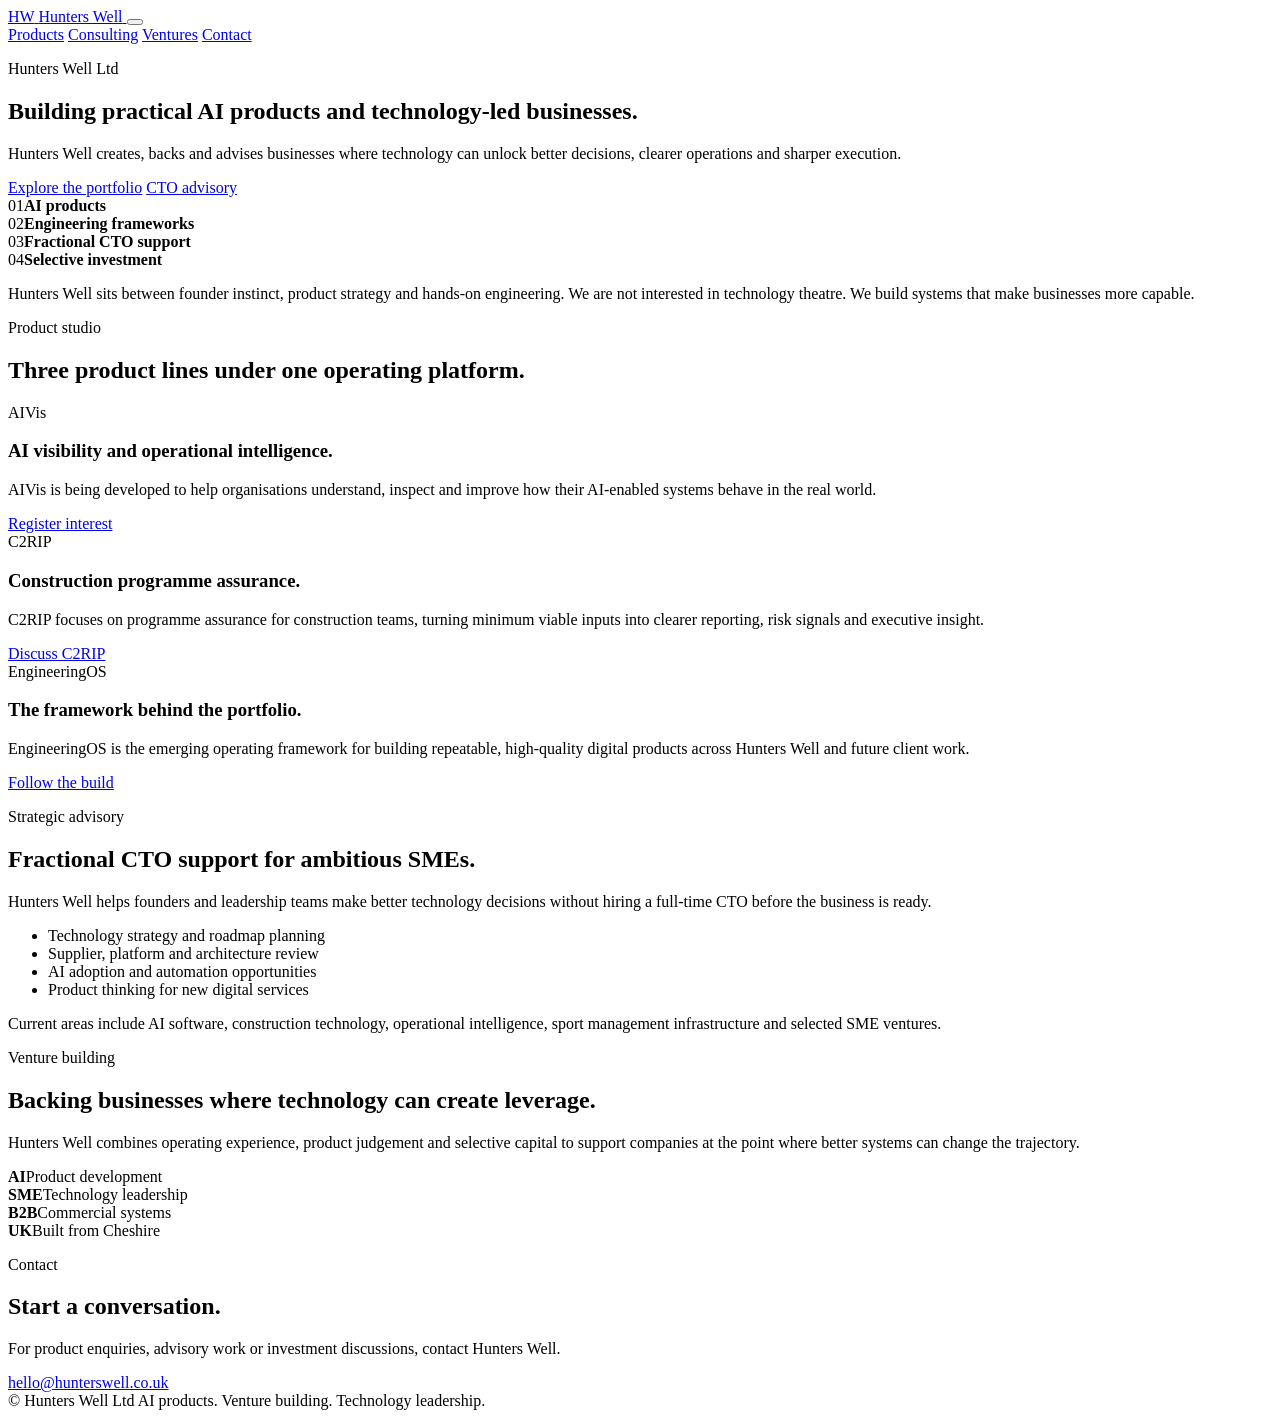
==== index.html @ 276782ad "Create static Hunters Well website" ====
<!doctype html>
<html lang="en">
<head>
  <meta charset="utf-8">
  <meta name="viewport" content="width=device-width, initial-scale=1">
  <title>Hunters Well Ltd | AI products, ventures and technology leadership</title>
  <meta name="description" content="Hunters Well Ltd builds and backs technology-led businesses including AIVis, C2RIP and EngineeringOS, alongside strategic CTO advisory for ambitious SMEs.">
  <meta name="theme-color" content="#0b0f14">
  <meta property="og:title" content="Hunters Well Ltd">
  <meta property="og:description" content="AI products, ventures and technology leadership.">
  <meta property="og:type" content="website">
  <link rel="preconnect" href="https://fonts.googleapis.com">
  <link rel="preconnect" href="https://fonts.gstatic.com" crossorigin>
  <link href="https://fonts.googleapis.com/css2?family=Inter:wght@400;500;600;700;800&display=swap" rel="stylesheet">
  <link rel="stylesheet" href="assets/styles.css">
</head>
<body>
  <header class="site-header" data-header>
    <a class="brand" href="#top" aria-label="Hunters Well home">
      <span class="brand-mark">HW</span>
      <span class="brand-text">Hunters Well</span>
    </a>
    <button class="nav-toggle" type="button" aria-expanded="false" aria-controls="site-nav" data-nav-toggle>
      <span></span><span></span><span></span>
    </button>
    <nav id="site-nav" class="site-nav" data-nav>
      <a href="#products">Products</a>
      <a href="#consulting">Consulting</a>
      <a href="#ventures">Ventures</a>
      <a href="#contact">Contact</a>
    </nav>
  </header>

  <main id="top">
    <section class="hero section-pad">
      <div class="container hero-grid">
        <div class="hero-copy">
          <p class="eyebrow">Hunters Well Ltd</p>
          <h1>Building practical AI products and technology-led businesses.</h1>
          <p class="hero-text">Hunters Well creates, backs and advises businesses where technology can unlock better decisions, clearer operations and sharper execution.</p>
          <div class="hero-actions">
            <a class="button button-primary" href="#products">Explore the portfolio</a>
            <a class="button button-secondary" href="#consulting">CTO advisory</a>
          </div>
        </div>
        <aside class="hero-card" aria-label="Hunters Well focus areas">
          <div class="signal-row"><span>01</span><strong>AI products</strong></div>
          <div class="signal-row"><span>02</span><strong>Engineering frameworks</strong></div>
          <div class="signal-row"><span>03</span><strong>Fractional CTO support</strong></div>
          <div class="signal-row muted"><span>04</span><strong>Selective investment</strong></div>
        </aside>
      </div>
    </section>

    <section class="section-pad compact" aria-label="Positioning statement">
      <div class="container statement">
        <p>Hunters Well sits between founder instinct, product strategy and hands-on engineering. We are not interested in technology theatre. We build systems that make businesses more capable.</p>
      </div>
    </section>

    <section id="products" class="section-pad">
      <div class="container">
        <div class="section-heading">
          <p class="eyebrow">Product studio</p>
          <h2>Three product lines under one operating platform.</h2>
        </div>
        <div class="cards three-col">
          <article class="card product-card">
            <div class="card-kicker">AIVis</div>
            <h3>AI visibility and operational intelligence.</h3>
            <p>AIVis is being developed to help organisations understand, inspect and improve how their AI-enabled systems behave in the real world.</p>
            <a href="#contact" class="text-link">Register interest</a>
          </article>
          <article class="card product-card">
            <div class="card-kicker">C2RIP</div>
            <h3>Construction programme assurance.</h3>
            <p>C2RIP focuses on programme assurance for construction teams, turning minimum viable inputs into clearer reporting, risk signals and executive insight.</p>
            <a href="#contact" class="text-link">Discuss C2RIP</a>
          </article>
          <article class="card product-card">
            <div class="card-kicker">EngineeringOS</div>
            <h3>The framework behind the portfolio.</h3>
            <p>EngineeringOS is the emerging operating framework for building repeatable, high-quality digital products across Hunters Well and future client work.</p>
            <a href="#contact" class="text-link">Follow the build</a>
          </article>
        </div>
      </div>
    </section>

    <section id="consulting" class="section-pad alt-section">
      <div class="container split">
        <div>
          <p class="eyebrow">Strategic advisory</p>
          <h2>Fractional CTO support for ambitious SMEs.</h2>
        </div>
        <div class="rich-copy">
          <p>Hunters Well helps founders and leadership teams make better technology decisions without hiring a full-time CTO before the business is ready.</p>
          <ul class="check-list">
            <li>Technology strategy and roadmap planning</li>
            <li>Supplier, platform and architecture review</li>
            <li>AI adoption and automation opportunities</li>
            <li>Product thinking for new digital services</li>
          </ul>
        </div>
      </div>
    </section>

    <section id="ventures" class="section-pad">
      <div class="container split reverse">
        <div class="panel">
          <p>Current areas include AI software, construction technology, operational intelligence, sport management infrastructure and selected SME ventures.</p>
        </div>
        <div>
          <p class="eyebrow">Venture building</p>
          <h2>Backing businesses where technology can create leverage.</h2>
          <p class="section-text">Hunters Well combines operating experience, product judgement and selective capital to support companies at the point where better systems can change the trajectory.</p>
        </div>
      </div>
    </section>

    <section class="section-pad compact">
      <div class="container metrics">
        <div><strong>AI</strong><span>Product development</span></div>
        <div><strong>SME</strong><span>Technology leadership</span></div>
        <div><strong>B2B</strong><span>Commercial systems</span></div>
        <div><strong>UK</strong><span>Built from Cheshire</span></div>
      </div>
    </section>

    <section id="contact" class="section-pad contact-section">
      <div class="container contact-card">
        <div>
          <p class="eyebrow">Contact</p>
          <h2>Start a conversation.</h2>
          <p>For product enquiries, advisory work or investment discussions, contact Hunters Well.</p>
        </div>
        <a class="button button-primary" href="mailto:hello@hunterswell.co.uk">hello@hunterswell.co.uk</a>
      </div>
    </section>
  </main>

  <footer class="site-footer">
    <div class="container footer-inner">
      <span>© <span data-year></span> Hunters Well Ltd</span>
      <span>AI products. Venture building. Technology leadership.</span>
    </div>
  </footer>

  <script src="assets/script.js"></script>
</body>
</html>
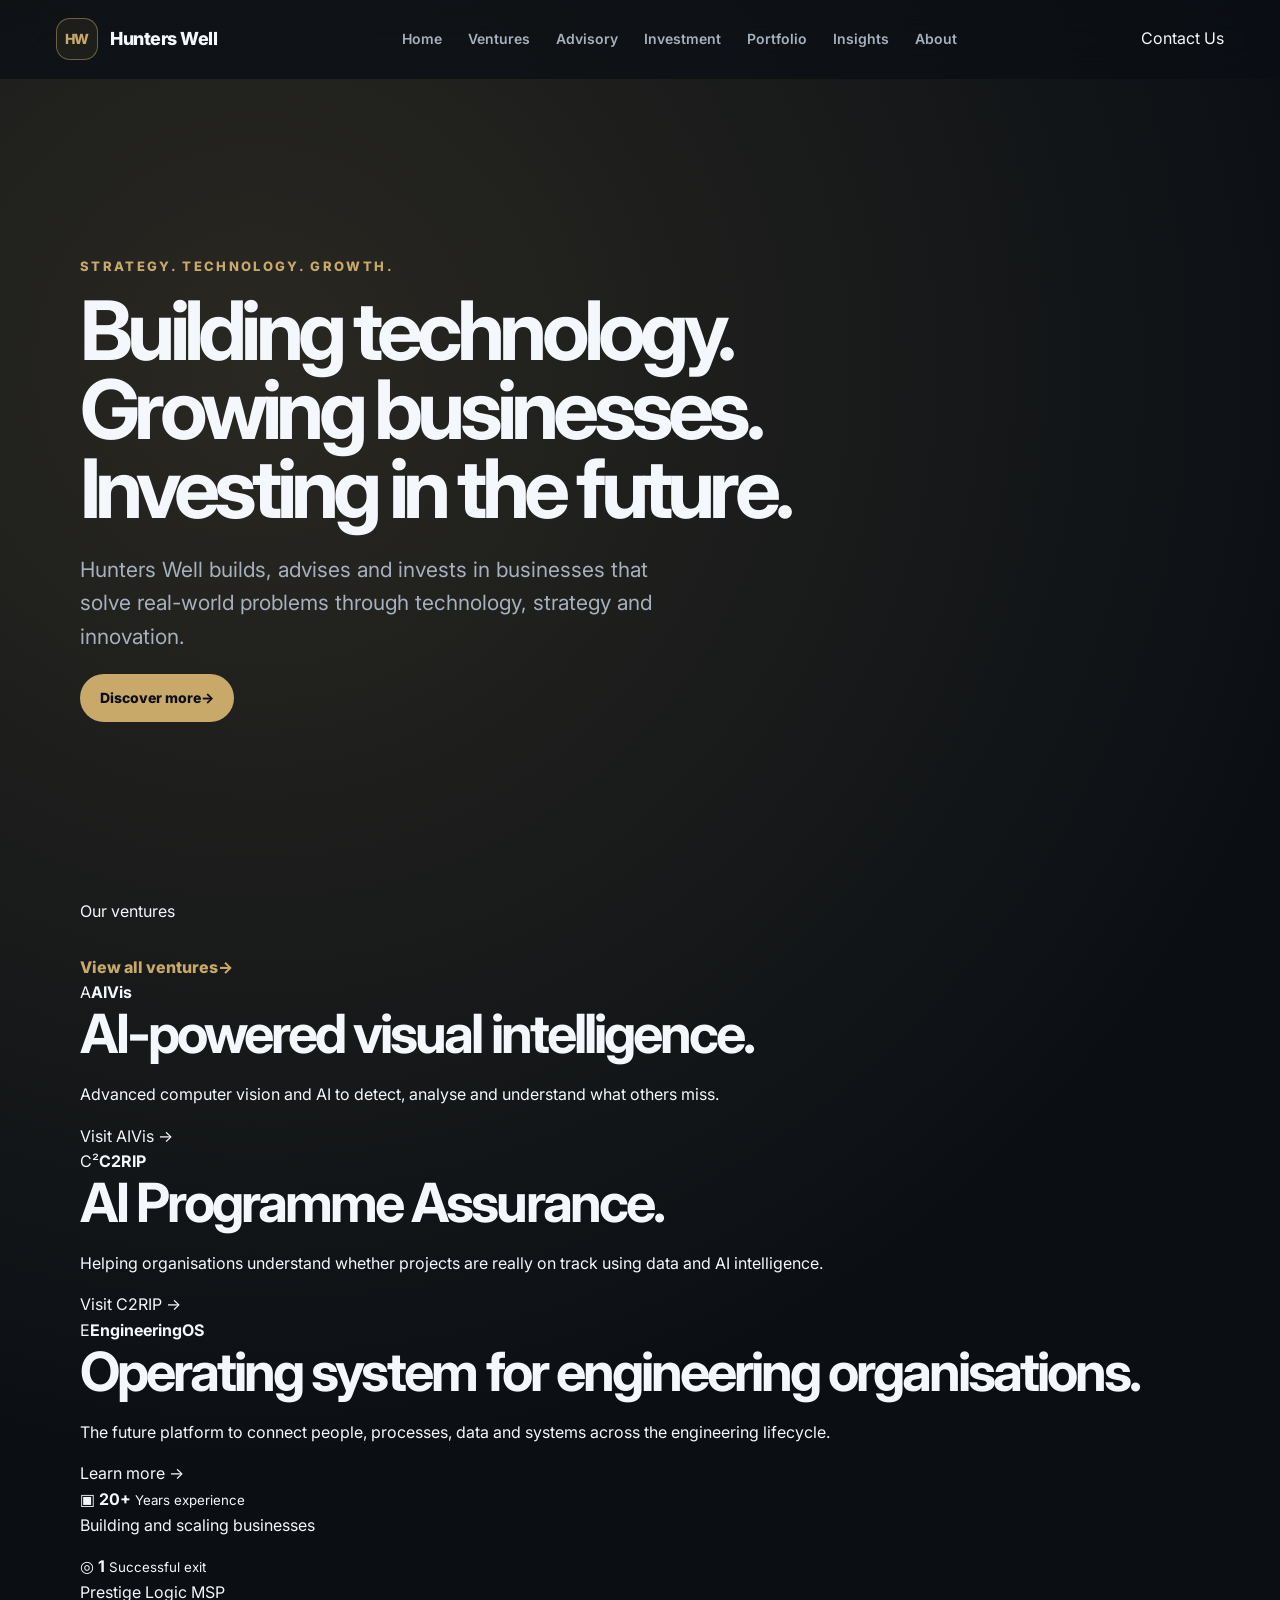
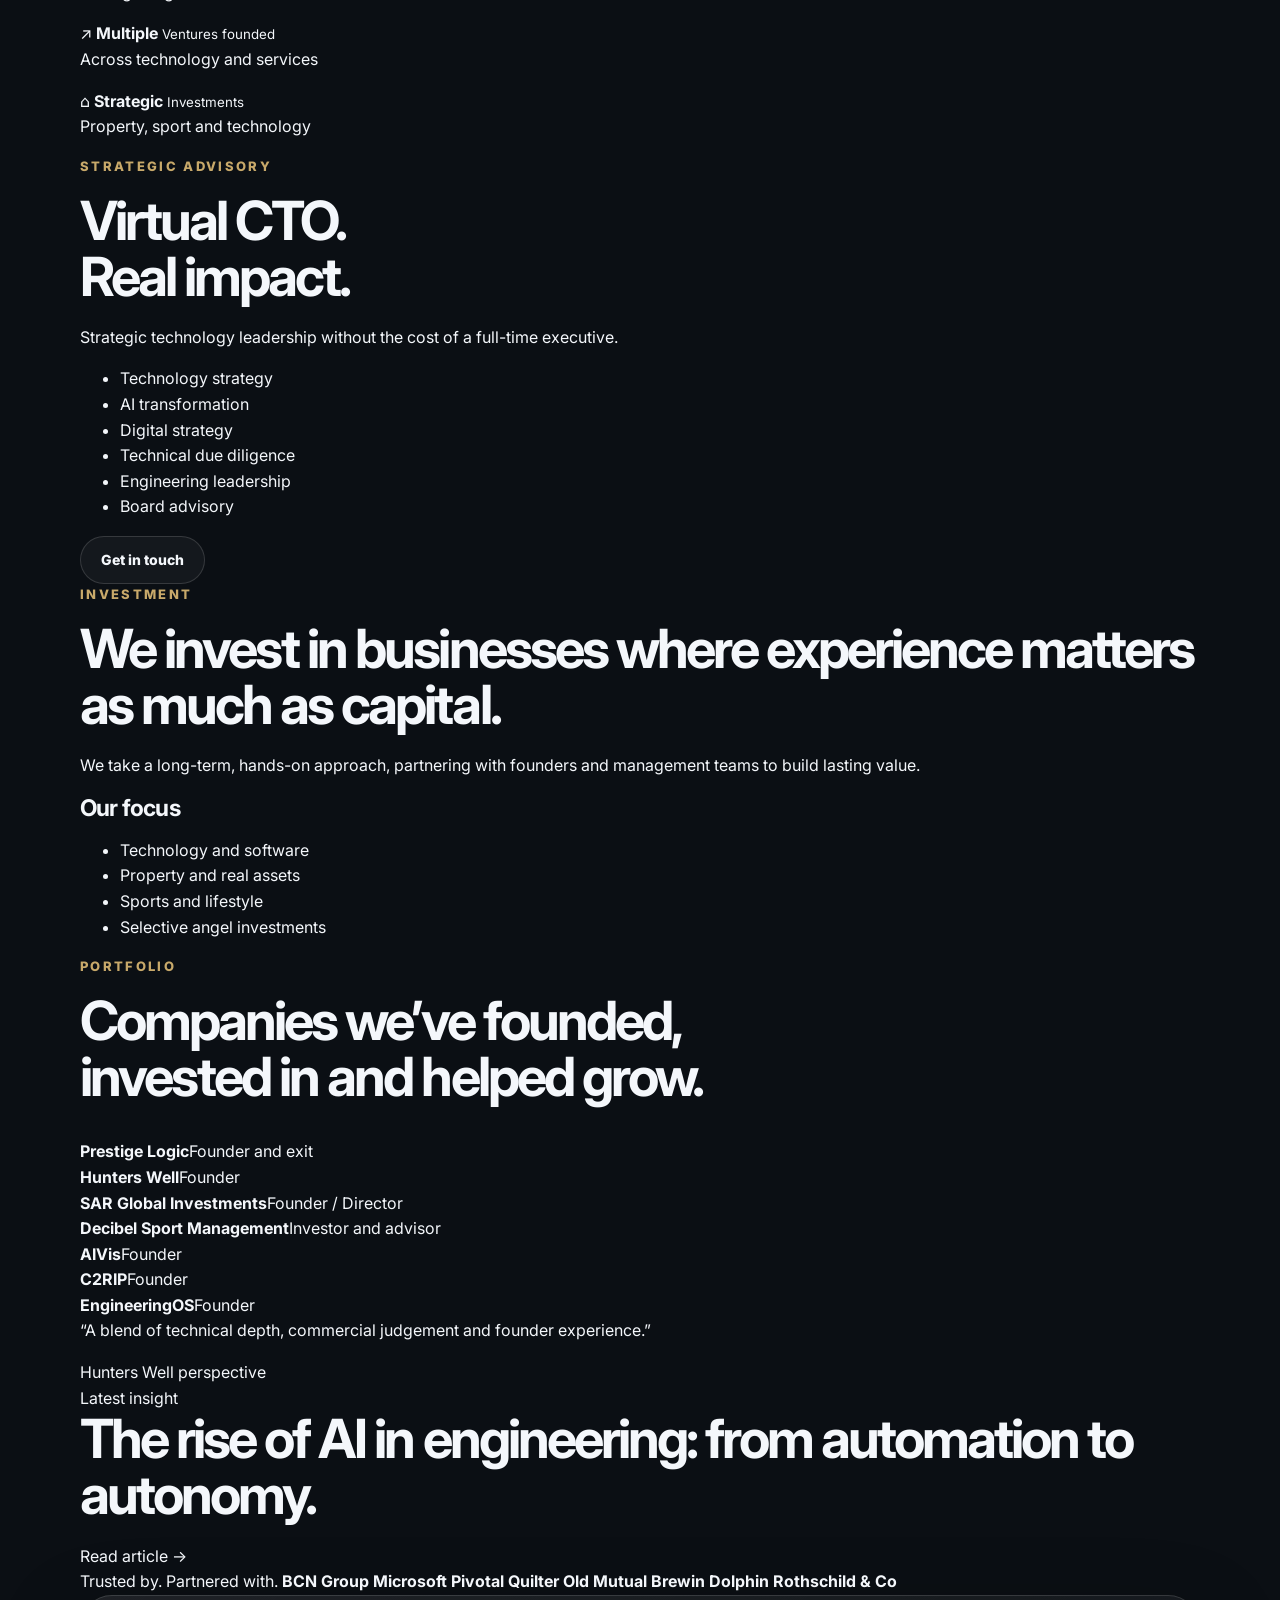
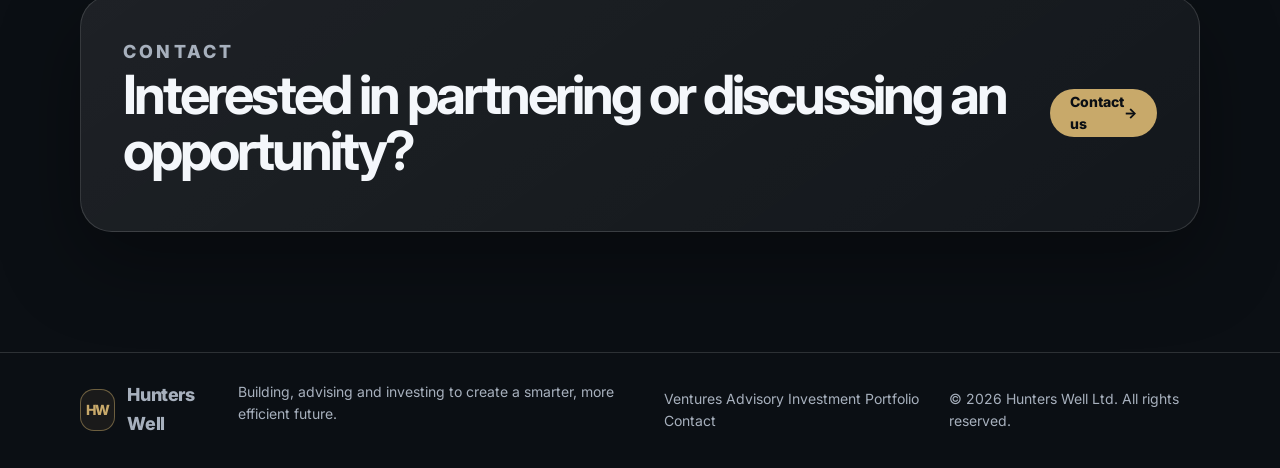
==== commit 9ff66829: "Recode site with premium Hunters Well layout" ====
--- a/index.html
+++ b/index.html
@@ -3,11 +3,11 @@
 <head>
   <meta charset="utf-8">
   <meta name="viewport" content="width=device-width, initial-scale=1">
-  <title>Hunters Well Ltd | AI products, ventures and technology leadership</title>
-  <meta name="description" content="Hunters Well Ltd builds and backs technology-led businesses including AIVis, C2RIP and EngineeringOS, alongside strategic CTO advisory for ambitious SMEs.">
-  <meta name="theme-color" content="#0b0f14">
-  <meta property="og:title" content="Hunters Well Ltd">
-  <meta property="og:description" content="AI products, ventures and technology leadership.">
+  <title>Hunters Well | Technology ventures, advisory and investment</title>
+  <meta name="description" content="Hunters Well builds, advises and invests in businesses that solve real-world problems through technology, strategy and innovation.">
+  <meta name="theme-color" content="#02070d">
+  <meta property="og:title" content="Hunters Well">
+  <meta property="og:description" content="Building technology. Growing businesses. Investing in the future.">
   <meta property="og:type" content="website">
   <link rel="preconnect" href="https://fonts.googleapis.com">
   <link rel="preconnect" href="https://fonts.gstatic.com" crossorigin>
@@ -17,132 +17,216 @@
 <body>
   <header class="site-header" data-header>
     <a class="brand" href="#top" aria-label="Hunters Well home">
-      <span class="brand-mark">HW</span>
+      <span class="brand-mark" aria-hidden="true">HW</span>
       <span class="brand-text">Hunters Well</span>
     </a>
-    <button class="nav-toggle" type="button" aria-expanded="false" aria-controls="site-nav" data-nav-toggle>
+
+    <button class="nav-toggle" type="button" aria-expanded="false" aria-controls="site-nav" data-nav-toggle aria-label="Open menu">
       <span></span><span></span><span></span>
     </button>
+
     <nav id="site-nav" class="site-nav" data-nav>
-      <a href="#products">Products</a>
-      <a href="#consulting">Consulting</a>
+      <a class="active" href="#top">Home</a>
       <a href="#ventures">Ventures</a>
-      <a href="#contact">Contact</a>
+      <a href="#advisory">Advisory</a>
+      <a href="#investment">Investment</a>
+      <a href="#portfolio">Portfolio</a>
+      <a href="#insights">Insights</a>
+      <a href="#about">About</a>
     </nav>
+
+    <a class="header-button" href="#contact">Contact Us</a>
   </header>
 
   <main id="top">
-    <section class="hero section-pad">
-      <div class="container hero-grid">
+    <section class="hero">
+      <div class="wave-field" aria-hidden="true">
+        <span class="wave wave-one"></span>
+        <span class="wave wave-two"></span>
+        <span class="wave wave-three"></span>
+      </div>
+
+      <div class="container hero-inner">
         <div class="hero-copy">
-          <p class="eyebrow">Hunters Well Ltd</p>
-          <h1>Building practical AI products and technology-led businesses.</h1>
-          <p class="hero-text">Hunters Well creates, backs and advises businesses where technology can unlock better decisions, clearer operations and sharper execution.</p>
-          <div class="hero-actions">
-            <a class="button button-primary" href="#products">Explore the portfolio</a>
-            <a class="button button-secondary" href="#consulting">CTO advisory</a>
-          </div>
-        </div>
-        <aside class="hero-card" aria-label="Hunters Well focus areas">
-          <div class="signal-row"><span>01</span><strong>AI products</strong></div>
-          <div class="signal-row"><span>02</span><strong>Engineering frameworks</strong></div>
-          <div class="signal-row"><span>03</span><strong>Fractional CTO support</strong></div>
-          <div class="signal-row muted"><span>04</span><strong>Selective investment</strong></div>
-        </aside>
-      </div>
-    </section>
-
-    <section class="section-pad compact" aria-label="Positioning statement">
-      <div class="container statement">
-        <p>Hunters Well sits between founder instinct, product strategy and hands-on engineering. We are not interested in technology theatre. We build systems that make businesses more capable.</p>
-      </div>
-    </section>
-
-    <section id="products" class="section-pad">
+          <p class="eyebrow">Strategy. Technology. Growth.</p>
+          <h1>Building technology.<br>Growing businesses.<br>Investing in the future.</h1>
+          <p class="hero-text">Hunters Well builds, advises and invests in businesses that solve real-world problems through technology, strategy and innovation.</p>
+          <a class="button button-primary" href="#ventures">Discover more <span aria-hidden="true">→</span></a>
+        </div>
+      </div>
+    </section>
+
+    <section id="ventures" class="ventures-section">
       <div class="container">
-        <div class="section-heading">
-          <p class="eyebrow">Product studio</p>
-          <h2>Three product lines under one operating platform.</h2>
-        </div>
-        <div class="cards three-col">
-          <article class="card product-card">
-            <div class="card-kicker">AIVis</div>
-            <h3>AI visibility and operational intelligence.</h3>
-            <p>AIVis is being developed to help organisations understand, inspect and improve how their AI-enabled systems behave in the real world.</p>
-            <a href="#contact" class="text-link">Register interest</a>
+        <div class="section-bar">
+          <p class="section-label">Our ventures</p>
+          <a class="text-link" href="#portfolio">View all ventures <span aria-hidden="true">→</span></a>
+        </div>
+
+        <div class="venture-grid">
+          <article class="venture-card">
+            <div class="venture-brand"><span class="venture-icon">A</span><strong>AIVis</strong></div>
+            <h2>AI-powered visual intelligence.</h2>
+            <p>Advanced computer vision and AI to detect, analyse and understand what others miss.</p>
+            <a href="#contact">Visit AIVis <span aria-hidden="true">→</span></a>
           </article>
-          <article class="card product-card">
-            <div class="card-kicker">C2RIP</div>
-            <h3>Construction programme assurance.</h3>
-            <p>C2RIP focuses on programme assurance for construction teams, turning minimum viable inputs into clearer reporting, risk signals and executive insight.</p>
-            <a href="#contact" class="text-link">Discuss C2RIP</a>
+
+          <article class="venture-card">
+            <div class="venture-brand"><span class="venture-icon c2">C²</span><strong>C2RIP</strong></div>
+            <h2>AI Programme Assurance.</h2>
+            <p>Helping organisations understand whether projects are really on track using data and AI intelligence.</p>
+            <a href="#contact">Visit C2RIP <span aria-hidden="true">→</span></a>
           </article>
-          <article class="card product-card">
-            <div class="card-kicker">EngineeringOS</div>
-            <h3>The framework behind the portfolio.</h3>
-            <p>EngineeringOS is the emerging operating framework for building repeatable, high-quality digital products across Hunters Well and future client work.</p>
-            <a href="#contact" class="text-link">Follow the build</a>
+
+          <article class="venture-card">
+            <div class="venture-brand"><span class="venture-icon eos">E</span><strong>EngineeringOS</strong></div>
+            <h2>Operating system for engineering organisations.</h2>
+            <p>The future platform to connect people, processes, data and systems across the engineering lifecycle.</p>
+            <a href="#contact">Learn more <span aria-hidden="true">→</span></a>
           </article>
         </div>
-      </div>
-    </section>
-
-    <section id="consulting" class="section-pad alt-section">
-      <div class="container split">
+
+        <div class="metrics-panel" aria-label="Hunters Well highlights">
+          <div class="metric">
+            <span class="metric-icon">▣</span>
+            <strong>20+</strong>
+            <small>Years experience</small>
+            <p>Building and scaling businesses</p>
+          </div>
+          <div class="metric">
+            <span class="metric-icon">◎</span>
+            <strong>1</strong>
+            <small>Successful exit</small>
+            <p>Prestige Logic MSP</p>
+          </div>
+          <div class="metric">
+            <span class="metric-icon">↗</span>
+            <strong>Multiple</strong>
+            <small>Ventures founded</small>
+            <p>Across technology and services</p>
+          </div>
+          <div class="metric">
+            <span class="metric-icon">⌂</span>
+            <strong>Strategic</strong>
+            <small>Investments</small>
+            <p>Property, sport and technology</p>
+          </div>
+        </div>
+      </div>
+    </section>
+
+    <section id="advisory" class="split-section">
+      <div class="container split-grid">
         <div>
           <p class="eyebrow">Strategic advisory</p>
-          <h2>Fractional CTO support for ambitious SMEs.</h2>
-        </div>
-        <div class="rich-copy">
-          <p>Hunters Well helps founders and leadership teams make better technology decisions without hiring a full-time CTO before the business is ready.</p>
-          <ul class="check-list">
-            <li>Technology strategy and roadmap planning</li>
-            <li>Supplier, platform and architecture review</li>
-            <li>AI adoption and automation opportunities</li>
-            <li>Product thinking for new digital services</li>
+          <h2>Virtual CTO.<br>Real impact.</h2>
+          <p>Strategic technology leadership without the cost of a full-time executive.</p>
+        </div>
+        <div class="advisory-card">
+          <ul>
+            <li>Technology strategy</li>
+            <li>AI transformation</li>
+            <li>Digital strategy</li>
+            <li>Technical due diligence</li>
+            <li>Engineering leadership</li>
+            <li>Board advisory</li>
           </ul>
-        </div>
-      </div>
-    </section>
-
-    <section id="ventures" class="section-pad">
-      <div class="container split reverse">
-        <div class="panel">
-          <p>Current areas include AI software, construction technology, operational intelligence, sport management infrastructure and selected SME ventures.</p>
-        </div>
-        <div>
-          <p class="eyebrow">Venture building</p>
-          <h2>Backing businesses where technology can create leverage.</h2>
-          <p class="section-text">Hunters Well combines operating experience, product judgement and selective capital to support companies at the point where better systems can change the trajectory.</p>
-        </div>
-      </div>
-    </section>
-
-    <section class="section-pad compact">
-      <div class="container metrics">
-        <div><strong>AI</strong><span>Product development</span></div>
-        <div><strong>SME</strong><span>Technology leadership</span></div>
-        <div><strong>B2B</strong><span>Commercial systems</span></div>
-        <div><strong>UK</strong><span>Built from Cheshire</span></div>
-      </div>
-    </section>
-
-    <section id="contact" class="section-pad contact-section">
+          <a class="button button-secondary" href="#contact">Get in touch</a>
+        </div>
+      </div>
+    </section>
+
+    <section id="investment" class="investment-section">
+      <div class="container investment-grid">
+        <div class="investment-copy">
+          <p class="eyebrow">Investment</p>
+          <h2>We invest in businesses where experience matters as much as capital.</h2>
+          <p>We take a long-term, hands-on approach, partnering with founders and management teams to build lasting value.</p>
+        </div>
+        <aside class="focus-card">
+          <h3>Our focus</h3>
+          <ul>
+            <li>Technology and software</li>
+            <li>Property and real assets</li>
+            <li>Sports and lifestyle</li>
+            <li>Selective angel investments</li>
+          </ul>
+        </aside>
+      </div>
+    </section>
+
+    <section id="portfolio" class="portfolio-section">
+      <div class="container">
+        <div class="section-heading compact-heading">
+          <p class="eyebrow">Portfolio</p>
+          <h2>Companies we’ve founded, invested in and helped grow.</h2>
+        </div>
+
+        <div class="portfolio-grid">
+          <article class="portfolio-card"><strong>Prestige Logic</strong><span>Founder and exit</span></article>
+          <article class="portfolio-card"><strong>Hunters Well</strong><span>Founder</span></article>
+          <article class="portfolio-card"><strong>SAR Global Investments</strong><span>Founder / Director</span></article>
+          <article class="portfolio-card"><strong>Decibel Sport Management</strong><span>Investor and advisor</span></article>
+          <article class="portfolio-card"><strong>AIVis</strong><span>Founder</span></article>
+          <article class="portfolio-card"><strong>C2RIP</strong><span>Founder</span></article>
+          <article class="portfolio-card"><strong>EngineeringOS</strong><span>Founder</span></article>
+        </div>
+      </div>
+    </section>
+
+    <section id="insights" class="insights-section">
+      <div class="container insight-grid">
+        <div class="quote-card">
+          <p>“A blend of technical depth, commercial judgement and founder experience.”</p>
+          <span>Hunters Well perspective</span>
+        </div>
+        <article class="insight-card">
+          <span>Latest insight</span>
+          <h2>The rise of AI in engineering: from automation to autonomy.</h2>
+          <a href="#contact">Read article <span aria-hidden="true">→</span></a>
+        </article>
+      </div>
+    </section>
+
+    <section id="about" class="partner-strip">
+      <div class="container partner-inner">
+        <span>Trusted by. Partnered with.</span>
+        <strong>BCN Group</strong>
+        <strong>Microsoft</strong>
+        <strong>Pivotal</strong>
+        <strong>Quilter</strong>
+        <strong>Old Mutual</strong>
+        <strong>Brewin Dolphin</strong>
+        <strong>Rothschild &amp; Co</strong>
+      </div>
+    </section>
+
+    <section id="contact" class="contact-section">
       <div class="container contact-card">
         <div>
           <p class="eyebrow">Contact</p>
-          <h2>Start a conversation.</h2>
-          <p>For product enquiries, advisory work or investment discussions, contact Hunters Well.</p>
-        </div>
-        <a class="button button-primary" href="mailto:hello@hunterswell.co.uk">hello@hunterswell.co.uk</a>
+          <h2>Interested in partnering or discussing an opportunity?</h2>
+        </div>
+        <a class="button button-primary" href="mailto:hello@hunterswell.co.uk">Contact us <span aria-hidden="true">→</span></a>
       </div>
     </section>
   </main>
 
   <footer class="site-footer">
     <div class="container footer-inner">
-      <span>© <span data-year></span> Hunters Well Ltd</span>
-      <span>AI products. Venture building. Technology leadership.</span>
+      <a class="brand footer-brand" href="#top" aria-label="Hunters Well home">
+        <span class="brand-mark" aria-hidden="true">HW</span>
+        <span class="brand-text">Hunters Well</span>
+      </a>
+      <p>Building, advising and investing to create a smarter, more efficient future.</p>
+      <nav aria-label="Footer navigation">
+        <a href="#ventures">Ventures</a>
+        <a href="#advisory">Advisory</a>
+        <a href="#investment">Investment</a>
+        <a href="#portfolio">Portfolio</a>
+        <a href="#contact">Contact</a>
+      </nav>
+      <span>© <span data-year></span> Hunters Well Ltd. All rights reserved.</span>
     </div>
   </footer>
 
--- a/assets/styles.css
+++ b/assets/styles.css
@@ -0,0 +1,558 @@
+:root {
+  --bg: #0b0f14;
+  --bg-soft: #111823;
+  --panel: rgba(255, 255, 255, 0.06);
+  --panel-strong: rgba(255, 255, 255, 0.1);
+  --text: #f4f7fb;
+  --muted: #a7b0bd;
+  --line: rgba(255, 255, 255, 0.14);
+  --gold: #c8a96a;
+  --gold-soft: rgba(200, 169, 106, 0.16);
+  --shadow: 0 30px 80px rgba(0, 0, 0, 0.35);
+}
+
+* {
+  box-sizing: border-box;
+}
+
+html {
+  scroll-behavior: smooth;
+}
+
+body {
+  margin: 0;
+  font-family: Inter, system-ui, -apple-system, BlinkMacSystemFont, "Segoe UI", sans-serif;
+  background: radial-gradient(circle at 20% 10%, rgba(200, 169, 106, 0.16), transparent 32%), var(--bg);
+  color: var(--text);
+  line-height: 1.6;
+}
+
+body.nav-open {
+  overflow: hidden;
+}
+
+a {
+  color: inherit;
+  text-decoration: none;
+}
+
+.container {
+  width: min(1120px, calc(100% - 40px));
+  margin: 0 auto;
+}
+
+.site-header {
+  position: sticky;
+  top: 0;
+  z-index: 20;
+  display: flex;
+  align-items: center;
+  justify-content: space-between;
+  gap: 24px;
+  padding: 18px clamp(20px, 5vw, 56px);
+  background: rgba(11, 15, 20, 0.76);
+  backdrop-filter: blur(18px);
+  border-bottom: 1px solid transparent;
+  transition: border-color 180ms ease, background 180ms ease;
+}
+
+.site-header.scrolled {
+  border-bottom-color: var(--line);
+  background: rgba(11, 15, 20, 0.92);
+}
+
+.brand {
+  display: inline-flex;
+  align-items: center;
+  gap: 12px;
+  font-weight: 800;
+  letter-spacing: -0.03em;
+}
+
+.brand-mark {
+  display: grid;
+  place-items: center;
+  width: 42px;
+  height: 42px;
+  border: 1px solid rgba(200, 169, 106, 0.48);
+  border-radius: 14px;
+  color: var(--gold);
+  background: rgba(200, 169, 106, 0.08);
+  font-size: 14px;
+}
+
+.brand-text {
+  font-size: 18px;
+}
+
+.site-nav {
+  display: flex;
+  align-items: center;
+  gap: 26px;
+  color: var(--muted);
+  font-size: 14px;
+  font-weight: 600;
+}
+
+.site-nav a:hover {
+  color: var(--text);
+}
+
+.nav-toggle {
+  display: none;
+  width: 42px;
+  height: 42px;
+  border: 1px solid var(--line);
+  border-radius: 12px;
+  background: transparent;
+  color: var(--text);
+}
+
+.nav-toggle span {
+  display: block;
+  width: 18px;
+  height: 2px;
+  margin: 4px auto;
+  background: currentColor;
+}
+
+.section-pad {
+  padding: 92px 0;
+}
+
+.section-pad.compact {
+  padding: 54px 0;
+}
+
+.hero {
+  min-height: calc(100vh - 80px);
+  display: flex;
+  align-items: center;
+  overflow: hidden;
+}
+
+.hero-grid {
+  display: grid;
+  grid-template-columns: minmax(0, 1.15fr) minmax(320px, 0.85fr);
+  gap: 52px;
+  align-items: center;
+}
+
+.eyebrow {
+  margin: 0 0 16px;
+  color: var(--gold);
+  font-size: 13px;
+  font-weight: 800;
+  letter-spacing: 0.18em;
+  text-transform: uppercase;
+}
+
+h1,
+h2,
+h3,
+p {
+  margin-top: 0;
+}
+
+h1 {
+  max-width: 820px;
+  font-size: clamp(44px, 7vw, 82px);
+  line-height: 0.96;
+  letter-spacing: -0.07em;
+  margin-bottom: 24px;
+}
+
+h2 {
+  font-size: clamp(32px, 4.4vw, 54px);
+  line-height: 1.04;
+  letter-spacing: -0.055em;
+  margin-bottom: 20px;
+}
+
+h3 {
+  font-size: 23px;
+  line-height: 1.18;
+  letter-spacing: -0.035em;
+  margin-bottom: 14px;
+}
+
+.hero-text,
+.section-text,
+.rich-copy p,
+.card p,
+.panel p,
+.contact-card p,
+.statement p {
+  color: var(--muted);
+  font-size: 18px;
+}
+
+.hero-text {
+  max-width: 620px;
+  font-size: 21px;
+}
+
+.hero-actions {
+  display: flex;
+  flex-wrap: wrap;
+  gap: 14px;
+  margin-top: 34px;
+}
+
+.button {
+  display: inline-flex;
+  align-items: center;
+  justify-content: center;
+  min-height: 48px;
+  padding: 0 20px;
+  border-radius: 999px;
+  font-size: 14px;
+  font-weight: 800;
+  transition: transform 180ms ease, background 180ms ease, border-color 180ms ease;
+}
+
+.button:hover {
+  transform: translateY(-2px);
+}
+
+.button-primary {
+  background: var(--gold);
+  color: #0b0f14;
+}
+
+.button-secondary {
+  border: 1px solid var(--line);
+  color: var(--text);
+  background: rgba(255, 255, 255, 0.04);
+}
+
+.hero-card,
+.card,
+.panel,
+.contact-card,
+.metrics {
+  border: 1px solid var(--line);
+  background: linear-gradient(145deg, rgba(255, 255, 255, 0.08), rgba(255, 255, 255, 0.035));
+  box-shadow: var(--shadow);
+}
+
+.hero-card {
+  padding: 24px;
+  border-radius: 28px;
+  position: relative;
+}
+
+.hero-card::before {
+  content: "";
+  position: absolute;
+  inset: -1px;
+  border-radius: inherit;
+  pointer-events: none;
+  background: radial-gradient(circle at 20% 0%, rgba(200, 169, 106, 0.26), transparent 36%);
+}
+
+.signal-row {
+  position: relative;
+  display: flex;
+  justify-content: space-between;
+  gap: 20px;
+  padding: 24px 0;
+  border-bottom: 1px solid var(--line);
+}
+
+.signal-row:last-child {
+  border-bottom: 0;
+}
+
+.signal-row span {
+  color: var(--gold);
+  font-weight: 800;
+}
+
+.signal-row strong {
+  text-align: right;
+  font-size: 20px;
+  letter-spacing: -0.03em;
+}
+
+.signal-row.muted strong {
+  color: var(--muted);
+}
+
+.statement {
+  max-width: 930px;
+  border-left: 3px solid var(--gold);
+  padding-left: 28px;
+}
+
+.statement p {
+  font-size: clamp(22px, 3vw, 34px);
+  line-height: 1.2;
+  letter-spacing: -0.045em;
+  color: var(--text);
+}
+
+.section-heading {
+  max-width: 760px;
+  margin-bottom: 34px;
+}
+
+.cards {
+  display: grid;
+  gap: 18px;
+}
+
+.three-col {
+  grid-template-columns: repeat(3, minmax(0, 1fr));
+}
+
+.card {
+  min-height: 340px;
+  padding: 28px;
+  border-radius: 26px;
+}
+
+.card-kicker {
+  display: inline-flex;
+  margin-bottom: 54px;
+  padding: 7px 11px;
+  border-radius: 999px;
+  background: var(--gold-soft);
+  color: var(--gold);
+  font-size: 12px;
+  font-weight: 800;
+  letter-spacing: 0.12em;
+  text-transform: uppercase;
+}
+
+.text-link {
+  display: inline-flex;
+  margin-top: 14px;
+  color: var(--gold);
+  font-weight: 800;
+}
+
+.alt-section {
+  background: rgba(255, 255, 255, 0.035);
+  border-top: 1px solid var(--line);
+  border-bottom: 1px solid var(--line);
+}
+
+.split {
+  display: grid;
+  grid-template-columns: 0.9fr 1.1fr;
+  gap: 60px;
+  align-items: center;
+}
+
+.split.reverse {
+  grid-template-columns: 1fr 1fr;
+}
+
+.rich-copy {
+  max-width: 650px;
+}
+
+.check-list {
+  display: grid;
+  gap: 12px;
+  padding: 0;
+  margin: 28px 0 0;
+  list-style: none;
+  color: var(--text);
+  font-weight: 600;
+}
+
+.check-list li {
+  position: relative;
+  padding-left: 28px;
+}
+
+.check-list li::before {
+  content: "";
+  position: absolute;
+  top: 10px;
+  left: 0;
+  width: 10px;
+  height: 10px;
+  border-radius: 999px;
+  background: var(--gold);
+}
+
+.panel {
+  padding: 36px;
+  border-radius: 28px;
+}
+
+.panel p {
+  margin: 0;
+  font-size: 24px;
+  line-height: 1.25;
+  letter-spacing: -0.045em;
+  color: var(--text);
+}
+
+.metrics {
+  display: grid;
+  grid-template-columns: repeat(4, 1fr);
+  overflow: hidden;
+  border-radius: 28px;
+}
+
+.metrics div {
+  padding: 28px;
+  border-right: 1px solid var(--line);
+}
+
+.metrics div:last-child {
+  border-right: 0;
+}
+
+.metrics strong {
+  display: block;
+  font-size: 34px;
+  letter-spacing: -0.055em;
+  color: var(--gold);
+}
+
+.metrics span {
+  color: var(--muted);
+  font-weight: 600;
+}
+
+.contact-section {
+  padding-bottom: 120px;
+}
+
+.contact-card {
+  display: flex;
+  align-items: center;
+  justify-content: space-between;
+  gap: 28px;
+  padding: 42px;
+  border-radius: 32px;
+}
+
+.contact-card h2 {
+  margin-bottom: 10px;
+}
+
+.contact-card p {
+  margin-bottom: 0;
+}
+
+.site-footer {
+  border-top: 1px solid var(--line);
+  color: var(--muted);
+}
+
+.footer-inner {
+  display: flex;
+  align-items: center;
+  justify-content: space-between;
+  gap: 20px;
+  padding: 28px 0;
+  font-size: 14px;
+}
+
+@media (max-width: 860px) {
+  .nav-toggle {
+    display: inline-block;
+  }
+
+  .site-nav {
+    position: fixed;
+    inset: 78px 20px auto 20px;
+    display: none;
+    flex-direction: column;
+    align-items: stretch;
+    gap: 0;
+    padding: 12px;
+    border: 1px solid var(--line);
+    border-radius: 20px;
+    background: rgba(11, 15, 20, 0.98);
+    box-shadow: var(--shadow);
+  }
+
+  .site-nav.open {
+    display: flex;
+  }
+
+  .site-nav a {
+    padding: 14px;
+  }
+
+  .hero-grid,
+  .split,
+  .split.reverse,
+  .three-col,
+  .metrics {
+    grid-template-columns: 1fr;
+  }
+
+  .hero {
+    min-height: auto;
+    padding-top: 60px;
+  }
+
+  .section-pad {
+    padding: 68px 0;
+  }
+
+  .card {
+    min-height: auto;
+  }
+
+  .card-kicker {
+    margin-bottom: 32px;
+  }
+
+  .metrics div {
+    border-right: 0;
+    border-bottom: 1px solid var(--line);
+  }
+
+  .metrics div:last-child {
+    border-bottom: 0;
+  }
+
+  .contact-card,
+  .footer-inner {
+    align-items: flex-start;
+    flex-direction: column;
+  }
+}
+
+@media (max-width: 560px) {
+  .container {
+    width: min(100% - 28px, 1120px);
+  }
+
+  .site-header {
+    padding: 14px;
+  }
+
+  .brand-text {
+    font-size: 16px;
+  }
+
+  h1 {
+    font-size: 43px;
+  }
+
+  .hero-text,
+  .section-text,
+  .rich-copy p,
+  .card p,
+  .contact-card p {
+    font-size: 16px;
+  }
+
+  .hero-card,
+  .card,
+  .panel,
+  .contact-card {
+    border-radius: 22px;
+    padding: 22px;
+  }
+}
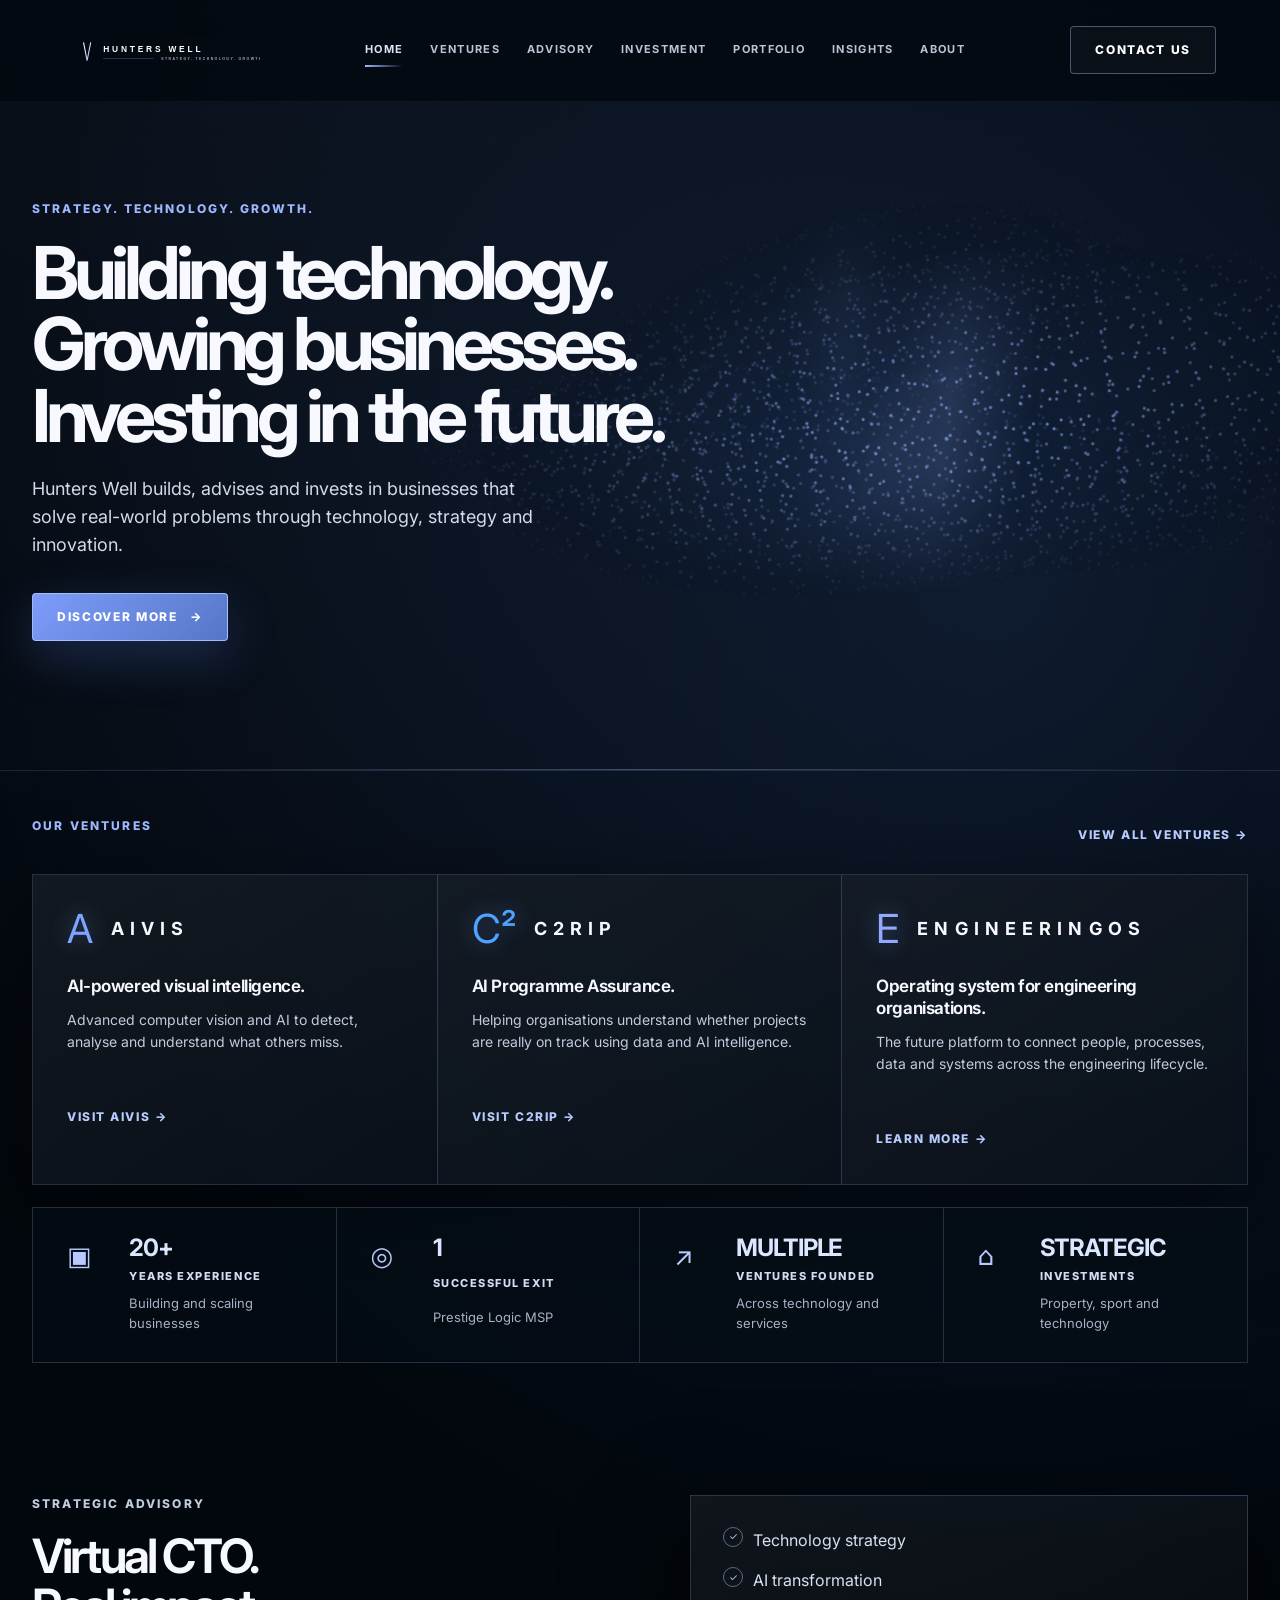
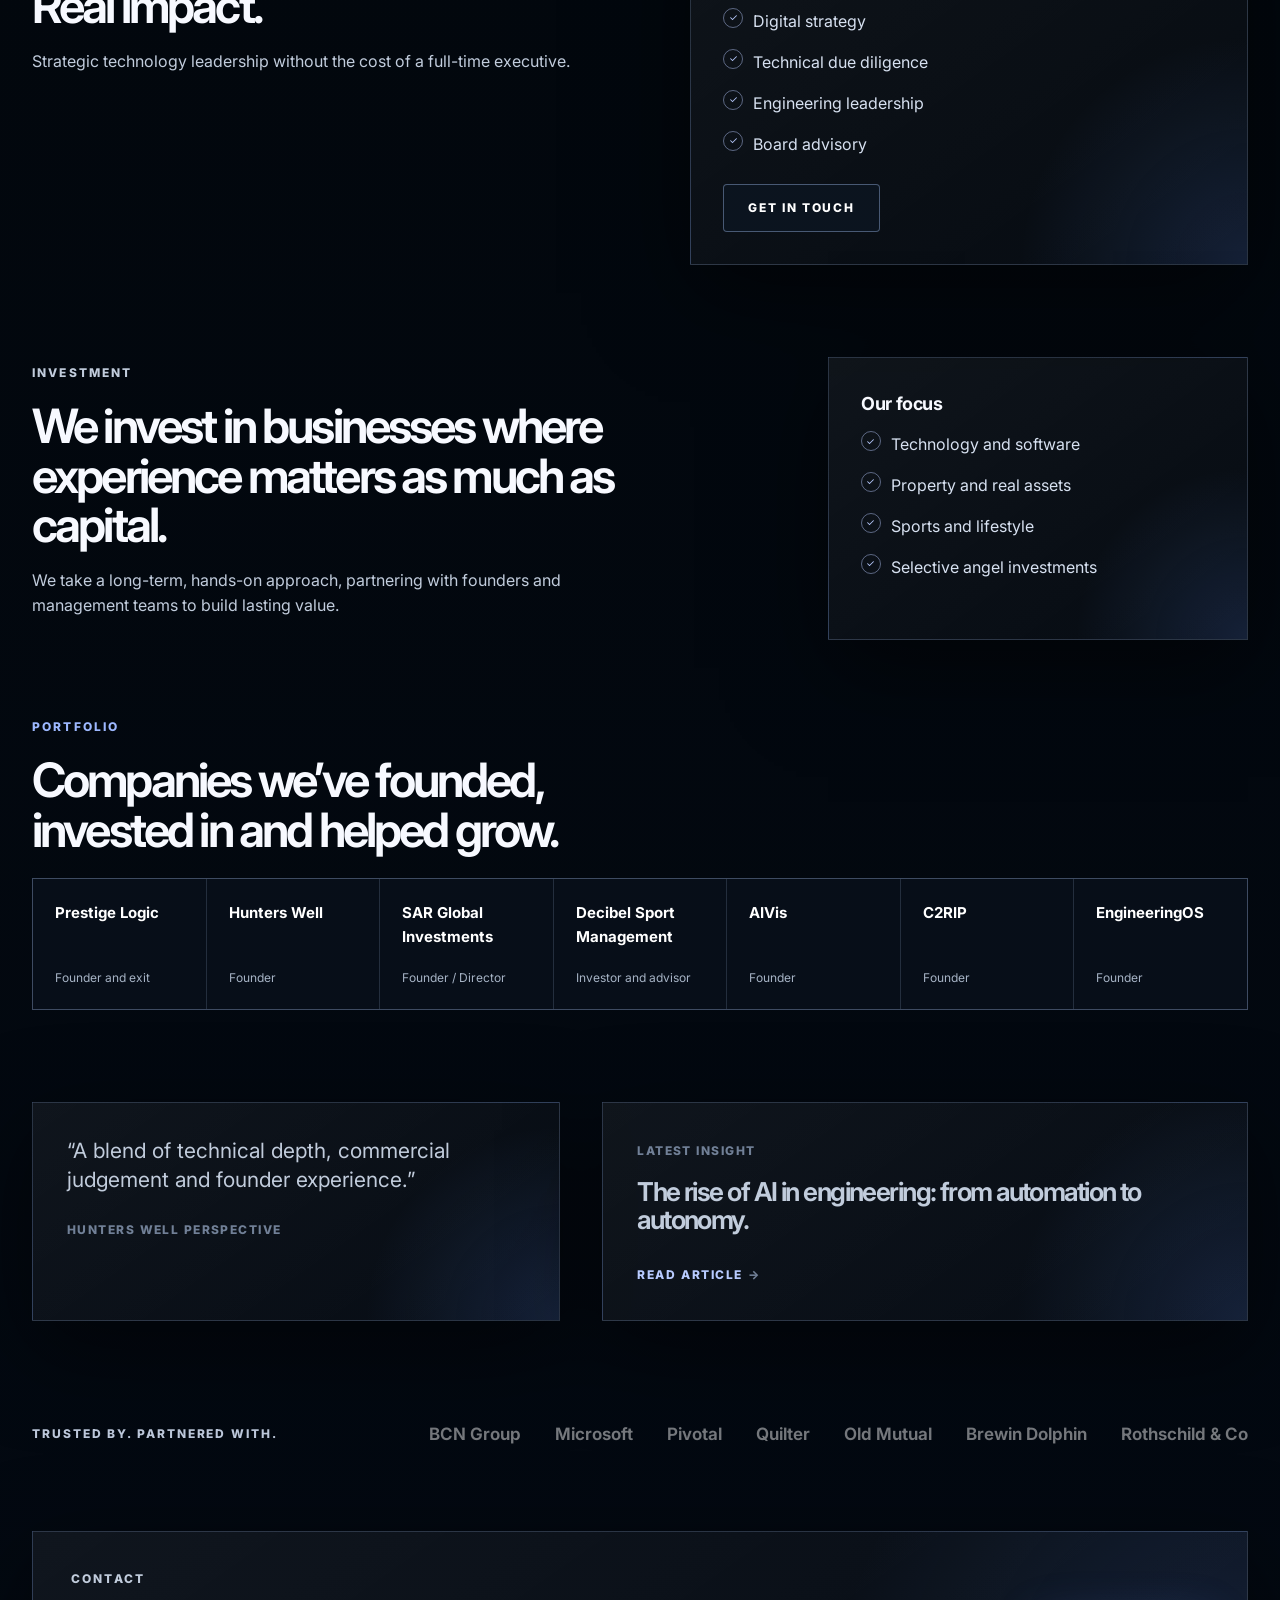
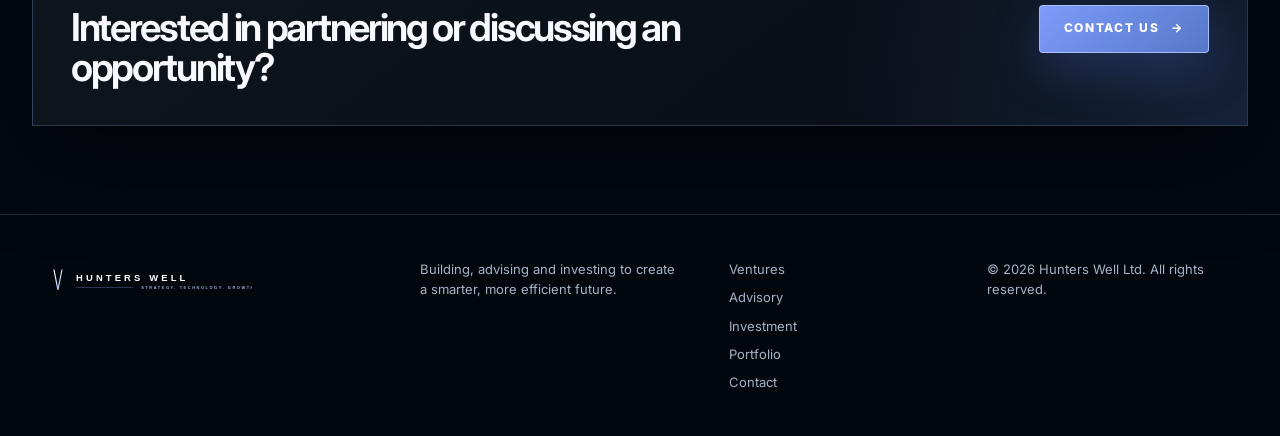
==== commit 78344aa2: "Use SVG logo assets on homepage" ====
--- a/index.html
+++ b/index.html
@@ -13,12 +13,12 @@
   <link rel="preconnect" href="https://fonts.gstatic.com" crossorigin>
   <link href="https://fonts.googleapis.com/css2?family=Inter:wght@400;500;600;700;800&display=swap" rel="stylesheet">
   <link rel="stylesheet" href="assets/styles.css">
+  <link rel="stylesheet" href="assets/logo.css">
 </head>
 <body>
   <header class="site-header" data-header>
     <a class="brand" href="#top" aria-label="Hunters Well home">
-      <span class="brand-mark" aria-hidden="true">HW</span>
-      <span class="brand-text">Hunters Well</span>
+      <img class="brand-logo" src="assets/hunters-well-logo.svg" alt="Hunters Well">
     </a>
 
     <button class="nav-toggle" type="button" aria-expanded="false" aria-controls="site-nav" data-nav-toggle aria-label="Open menu">
@@ -215,8 +215,7 @@
   <footer class="site-footer">
     <div class="container footer-inner">
       <a class="brand footer-brand" href="#top" aria-label="Hunters Well home">
-        <span class="brand-mark" aria-hidden="true">HW</span>
-        <span class="brand-text">Hunters Well</span>
+        <img class="brand-logo" src="assets/hunters-well-logo.svg" alt="Hunters Well">
       </a>
       <p>Building, advising and investing to create a smarter, more efficient future.</p>
       <nav aria-label="Footer navigation">
--- a/assets/styles.css
+++ b/assets/styles.css
@@ -1,14 +1,17 @@
 :root {
-  --bg: #0b0f14;
-  --bg-soft: #111823;
-  --panel: rgba(255, 255, 255, 0.06);
-  --panel-strong: rgba(255, 255, 255, 0.1);
-  --text: #f4f7fb;
-  --muted: #a7b0bd;
-  --line: rgba(255, 255, 255, 0.14);
-  --gold: #c8a96a;
-  --gold-soft: rgba(200, 169, 106, 0.16);
-  --shadow: 0 30px 80px rgba(0, 0, 0, 0.35);
+  --bg: #02070d;
+  --bg-2: #06111c;
+  --panel: rgba(9, 18, 29, 0.82);
+  --panel-2: rgba(14, 26, 39, 0.74);
+  --line: rgba(154, 184, 226, 0.22);
+  --line-strong: rgba(170, 202, 255, 0.38);
+  --text: #f7f9ff;
+  --muted: #a6b3c5;
+  --soft: #718097;
+  --blue: #9db8ff;
+  --blue-strong: #7ea4ff;
+  --violet: #b6a0ff;
+  --shadow: 0 28px 90px rgba(0, 0, 0, 0.52);
 }
 
 * {
@@ -21,10 +24,28 @@
 
 body {
   margin: 0;
+  min-height: 100vh;
   font-family: Inter, system-ui, -apple-system, BlinkMacSystemFont, "Segoe UI", sans-serif;
-  background: radial-gradient(circle at 20% 10%, rgba(200, 169, 106, 0.16), transparent 32%), var(--bg);
+  background:
+    radial-gradient(circle at 78% 16%, rgba(72, 119, 206, 0.16), transparent 32%),
+    radial-gradient(circle at 18% 0%, rgba(75, 93, 135, 0.12), transparent 34%),
+    linear-gradient(180deg, #02070d 0%, #02070d 42%, #030912 100%);
   color: var(--text);
-  line-height: 1.6;
+  line-height: 1.55;
+  overflow-x: hidden;
+}
+
+body::before {
+  content: "";
+  position: fixed;
+  inset: 0;
+  pointer-events: none;
+  opacity: 0.34;
+  background-image:
+    linear-gradient(rgba(255,255,255,0.026) 1px, transparent 1px),
+    linear-gradient(90deg, rgba(255,255,255,0.026) 1px, transparent 1px);
+  background-size: 70px 70px;
+  mask-image: linear-gradient(to bottom, black, transparent 78%);
 }
 
 body.nav-open {
@@ -37,111 +58,199 @@
 }
 
 .container {
-  width: min(1120px, calc(100% - 40px));
+  width: min(1320px, calc(100% - 64px));
   margin: 0 auto;
 }
 
 .site-header {
   position: sticky;
   top: 0;
-  z-index: 20;
-  display: flex;
-  align-items: center;
-  justify-content: space-between;
-  gap: 24px;
-  padding: 18px clamp(20px, 5vw, 56px);
-  background: rgba(11, 15, 20, 0.76);
-  backdrop-filter: blur(18px);
+  z-index: 40;
+  display: grid;
+  grid-template-columns: auto 1fr auto;
+  align-items: center;
+  gap: 32px;
+  padding: 26px clamp(28px, 5vw, 64px);
+  background: rgba(2, 7, 13, 0.72);
+  backdrop-filter: blur(20px);
   border-bottom: 1px solid transparent;
-  transition: border-color 180ms ease, background 180ms ease;
+  transition: border-color 180ms ease, background 180ms ease, padding 180ms ease;
 }
 
 .site-header.scrolled {
+  padding-top: 16px;
+  padding-bottom: 16px;
+  background: rgba(2, 7, 13, 0.92);
   border-bottom-color: var(--line);
-  background: rgba(11, 15, 20, 0.92);
 }
 
 .brand {
   display: inline-flex;
   align-items: center;
   gap: 12px;
+  width: max-content;
+  letter-spacing: 0.22em;
+  text-transform: uppercase;
+  font-size: 13px;
   font-weight: 800;
-  letter-spacing: -0.03em;
 }
 
 .brand-mark {
+  position: relative;
   display: grid;
   place-items: center;
-  width: 42px;
-  height: 42px;
-  border: 1px solid rgba(200, 169, 106, 0.48);
-  border-radius: 14px;
-  color: var(--gold);
-  background: rgba(200, 169, 106, 0.08);
-  font-size: 14px;
+  width: 32px;
+  height: 32px;
+  color: var(--text);
+  font-size: 10px;
+  letter-spacing: -0.13em;
+  border-left: 1px solid rgba(255,255,255,0.88);
+  border-right: 1px solid rgba(255,255,255,0.88);
+}
+
+.brand-mark::before,
+.brand-mark::after {
+  content: "";
+  position: absolute;
+  width: 1px;
+  height: 26px;
+  background: rgba(255,255,255,0.78);
+  transform: rotate(-18deg);
+}
+
+.brand-mark::before {
+  left: 10px;
+}
+
+.brand-mark::after {
+  right: 10px;
 }
 
 .brand-text {
-  font-size: 18px;
+  white-space: nowrap;
 }
 
 .site-nav {
+  justify-self: center;
   display: flex;
   align-items: center;
-  gap: 26px;
-  color: var(--muted);
-  font-size: 14px;
-  font-weight: 600;
-}
-
-.site-nav a:hover {
-  color: var(--text);
+  gap: clamp(18px, 2.1vw, 34px);
+  font-size: 11px;
+  font-weight: 700;
+  letter-spacing: 0.12em;
+  text-transform: uppercase;
+  color: #d9e4f5;
+}
+
+.site-nav a {
+  position: relative;
+  padding: 10px 0;
+  opacity: 0.86;
+}
+
+.site-nav a:hover,
+.site-nav a.active {
+  opacity: 1;
+}
+
+.site-nav a.active::after,
+.site-nav a:hover::after {
+  content: "";
+  position: absolute;
+  left: 0;
+  right: 0;
+  bottom: 2px;
+  height: 2px;
+  background: linear-gradient(90deg, var(--blue), transparent);
+}
+
+.header-button,
+.button {
+  display: inline-flex;
+  align-items: center;
+  justify-content: center;
+  gap: 12px;
+  min-height: 48px;
+  padding: 0 24px;
+  border-radius: 4px;
+  border: 1px solid var(--line-strong);
+  background: rgba(255, 255, 255, 0.03);
+  color: #fff;
+  font-size: 12px;
+  font-weight: 800;
+  letter-spacing: 0.14em;
+  text-transform: uppercase;
+  transition: transform 180ms ease, border-color 180ms ease, background 180ms ease, box-shadow 180ms ease;
+}
+
+.header-button:hover,
+.button:hover {
+  transform: translateY(-2px);
+  border-color: rgba(182, 206, 255, 0.78);
+  background: rgba(126, 164, 255, 0.12);
+}
+
+.button-primary {
+  background: linear-gradient(135deg, rgba(128, 159, 255, 0.98), rgba(93, 128, 214, 0.92));
+  border-color: rgba(179, 202, 255, 0.8);
+  box-shadow: 0 16px 48px rgba(89, 123, 220, 0.26);
+}
+
+.button-secondary {
+  background: rgba(13, 25, 38, 0.62);
 }
 
 .nav-toggle {
   display: none;
-  width: 42px;
-  height: 42px;
+  justify-self: end;
+  width: 46px;
+  height: 46px;
   border: 1px solid var(--line);
-  border-radius: 12px;
-  background: transparent;
-  color: var(--text);
+  background: rgba(255,255,255,0.03);
+  color: #fff;
+  border-radius: 4px;
 }
 
 .nav-toggle span {
   display: block;
-  width: 18px;
+  width: 20px;
   height: 2px;
   margin: 4px auto;
   background: currentColor;
 }
 
-.section-pad {
-  padding: 92px 0;
-}
-
-.section-pad.compact {
-  padding: 54px 0;
-}
-
 .hero {
-  min-height: calc(100vh - 80px);
+  position: relative;
+  min-height: 670px;
   display: flex;
   align-items: center;
   overflow: hidden;
-}
-
-.hero-grid {
-  display: grid;
-  grid-template-columns: minmax(0, 1.15fr) minmax(320px, 0.85fr);
-  gap: 52px;
-  align-items: center;
-}
-
-.eyebrow {
-  margin: 0 0 16px;
-  color: var(--gold);
-  font-size: 13px;
+  border-bottom: 1px solid rgba(154, 184, 226, 0.16);
+}
+
+.hero::after {
+  content: "";
+  position: absolute;
+  inset: auto 5vw 0;
+  height: 1px;
+  background: linear-gradient(90deg, transparent, rgba(154,184,226,0.36), transparent);
+}
+
+.hero-inner {
+  position: relative;
+  z-index: 2;
+  padding: 96px 0 126px;
+}
+
+.hero-copy {
+  max-width: 650px;
+}
+
+.eyebrow,
+.section-label {
+  margin: 0 0 18px;
+  color: var(--blue);
+  font-size: 12px;
   font-weight: 800;
   letter-spacing: 0.18em;
   text-transform: uppercase;
@@ -155,273 +264,407 @@
 }
 
 h1 {
-  max-width: 820px;
-  font-size: clamp(44px, 7vw, 82px);
-  line-height: 0.96;
-  letter-spacing: -0.07em;
   margin-bottom: 24px;
+  font-size: clamp(48px, 5.7vw, 86px);
+  line-height: 0.98;
+  letter-spacing: -0.072em;
+  font-weight: 700;
 }
 
 h2 {
-  font-size: clamp(32px, 4.4vw, 54px);
-  line-height: 1.04;
-  letter-spacing: -0.055em;
-  margin-bottom: 20px;
+  margin-bottom: 18px;
+  font-size: clamp(30px, 3.7vw, 58px);
+  line-height: 1.05;
+  letter-spacing: -0.06em;
+  font-weight: 650;
 }
 
 h3 {
-  font-size: 23px;
-  line-height: 1.18;
-  letter-spacing: -0.035em;
   margin-bottom: 14px;
-}
-
-.hero-text,
-.section-text,
-.rich-copy p,
-.card p,
-.panel p,
-.contact-card p,
-.statement p {
+  font-size: 18px;
+  letter-spacing: -0.02em;
+}
+
+.hero-text {
+  max-width: 520px;
+  margin-bottom: 34px;
+  color: #d2dbea;
+  font-size: 18px;
+}
+
+.wave-field {
+  position: absolute;
+  inset: 0;
+  pointer-events: none;
+  overflow: hidden;
+}
+
+.wave {
+  position: absolute;
+  right: -12vw;
+  top: 150px;
+  width: 76vw;
+  height: 340px;
+  opacity: 0.72;
+  filter: blur(0.2px);
+  transform: rotate(-8deg);
+  background:
+    radial-gradient(circle at 20% 50%, rgba(147,180,255,0.9) 0 1px, transparent 2px),
+    radial-gradient(circle at 30% 44%, rgba(147,180,255,0.64) 0 1px, transparent 2px),
+    radial-gradient(circle at 40% 60%, rgba(147,180,255,0.86) 0 1px, transparent 2px),
+    radial-gradient(circle at 50% 48%, rgba(147,180,255,0.78) 0 1px, transparent 2px),
+    radial-gradient(circle at 60% 54%, rgba(147,180,255,0.72) 0 1px, transparent 2px),
+    radial-gradient(circle at 70% 42%, rgba(147,180,255,0.9) 0 1px, transparent 2px),
+    radial-gradient(circle at 80% 56%, rgba(147,180,255,0.6) 0 1px, transparent 2px),
+    linear-gradient(105deg, transparent 0%, rgba(70,114,194,0.12) 42%, rgba(139,171,255,0.26) 50%, rgba(50,84,150,0.10) 58%, transparent 100%);
+  background-size: 34px 34px, 38px 38px, 28px 28px, 42px 42px, 36px 36px, 30px 30px, 44px 44px, 100% 100%;
+  mask-image: radial-gradient(ellipse at center, black 18%, transparent 72%);
+}
+
+.wave-one {
+  animation: drift 18s ease-in-out infinite alternate;
+}
+
+.wave-two {
+  top: 260px;
+  right: -6vw;
+  height: 220px;
+  opacity: 0.34;
+  transform: rotate(4deg);
+  animation: drift 24s ease-in-out infinite alternate-reverse;
+}
+
+.wave-three {
+  top: 110px;
+  right: 8vw;
+  height: 240px;
+  width: 52vw;
+  opacity: 0.26;
+  transform: rotate(-15deg);
+}
+
+@keyframes drift {
+  from { transform: translate3d(-12px, -8px, 0) rotate(-8deg); }
+  to { transform: translate3d(18px, 12px, 0) rotate(-4deg); }
+}
+
+.ventures-section,
+.split-section,
+.investment-section,
+.portfolio-section,
+.insights-section,
+.contact-section {
+  position: relative;
+  padding: 46px 0;
+}
+
+.section-bar {
+  display: flex;
+  align-items: center;
+  justify-content: space-between;
+  gap: 24px;
+  padding-bottom: 20px;
+}
+
+.text-link,
+.venture-card a,
+.insight-card a {
+  color: #b8cbff;
+  font-size: 12px;
+  font-weight: 800;
+  letter-spacing: 0.13em;
+  text-transform: uppercase;
+}
+
+.venture-grid {
+  display: grid;
+  grid-template-columns: repeat(3, 1fr);
+  border: 1px solid var(--line);
+  background: rgba(5, 13, 22, 0.68);
+  box-shadow: var(--shadow);
+}
+
+.venture-card {
+  min-height: 230px;
+  padding: 34px;
+  border-right: 1px solid var(--line);
+  background: linear-gradient(145deg, rgba(255,255,255,0.055), rgba(255,255,255,0.018));
+}
+
+.venture-card:last-child {
+  border-right: 0;
+}
+
+.venture-card h2 {
+  margin-bottom: 12px;
+  font-size: 17px;
+  line-height: 1.32;
+  letter-spacing: -0.025em;
+}
+
+.venture-card p,
+.investment-copy p,
+.split-grid p,
+.insight-card h2,
+.quote-card p,
+.contact-card p {
+  color: #c1ccdc;
+}
+
+.venture-card p {
+  min-height: 72px;
+  margin-bottom: 22px;
+  font-size: 14px;
+}
+
+.venture-brand {
+  display: flex;
+  align-items: center;
+  gap: 18px;
+  margin-bottom: 26px;
+}
+
+.venture-brand strong {
+  font-size: 18px;
+  letter-spacing: 0.34em;
+  text-transform: uppercase;
+}
+
+.venture-icon {
+  color: var(--blue-strong);
+  font-size: 40px;
+  line-height: 1;
+  text-shadow: 0 0 22px rgba(126, 164, 255, 0.46);
+}
+
+.venture-icon.c2 {
+  color: #4da3ff;
+}
+
+.venture-icon.eos {
+  color: #91a9ff;
+}
+
+.metrics-panel {
+  display: grid;
+  grid-template-columns: repeat(4, 1fr);
+  margin-top: 22px;
+  border: 1px solid var(--line);
+  background: rgba(5, 13, 22, 0.72);
+}
+
+.metric {
+  display: grid;
+  grid-template-columns: 46px 1fr;
+  gap: 0 16px;
+  padding: 28px 34px;
+  border-right: 1px solid var(--line);
+}
+
+.metric:last-child {
+  border-right: 0;
+}
+
+.metric-icon {
+  grid-row: 1 / span 3;
+  color: #b8c9ff;
+  font-size: 26px;
+}
+
+.metric strong {
+  font-size: 24px;
+  line-height: 1;
+  letter-spacing: -0.045em;
+  text-transform: uppercase;
+  color: #dbe6ff;
+}
+
+.metric small {
+  margin-top: 8px;
+  color: #d3dcf0;
+  font-size: 11px;
+  font-weight: 800;
+  letter-spacing: 0.14em;
+  text-transform: uppercase;
+}
+
+.metric p {
+  margin: 8px 0 0;
   color: var(--muted);
-  font-size: 18px;
-}
-
-.hero-text {
-  max-width: 620px;
+  font-size: 13px;
+}
+
+.split-section {
+  padding-top: 86px;
+}
+
+.split-grid,
+.investment-grid,
+.insight-grid {
+  display: grid;
+  grid-template-columns: 1.05fr 0.95fr;
+  gap: 42px;
+  align-items: stretch;
+}
+
+.advisory-card,
+.focus-card,
+.quote-card,
+.insight-card,
+.contact-card {
+  border: 1px solid var(--line);
+  background:
+    radial-gradient(circle at 100% 100%, rgba(88,130,222,0.18), transparent 34%),
+    linear-gradient(145deg, rgba(255,255,255,0.055), rgba(255,255,255,0.018));
+  box-shadow: var(--shadow);
+}
+
+.advisory-card,
+.focus-card {
+  padding: 32px;
+}
+
+.advisory-card ul,
+.focus-card ul {
+  display: grid;
+  gap: 16px;
+  padding: 0;
+  margin: 0 0 28px;
+  list-style: none;
+  color: #d7e1f1;
+}
+
+.advisory-card li,
+.focus-card li {
+  position: relative;
+  padding-left: 30px;
+}
+
+.advisory-card li::before,
+.focus-card li::before {
+  content: "✓";
+  position: absolute;
+  left: 0;
+  top: -1px;
+  display: grid;
+  place-items: center;
+  width: 18px;
+  height: 18px;
+  border: 1px solid rgba(184, 203, 255, 0.46);
+  border-radius: 50%;
+  color: #b8cbff;
+  font-size: 10px;
+}
+
+.investment-grid {
+  align-items: center;
+}
+
+.investment-copy {
+  max-width: 720px;
+}
+
+.focus-card {
+  justify-self: end;
+  width: min(100%, 420px);
+}
+
+.portfolio-section {
+  padding-top: 32px;
+}
+
+.compact-heading {
+  max-width: 640px;
+  margin-bottom: 24px;
+}
+
+.portfolio-grid {
+  display: grid;
+  grid-template-columns: repeat(7, minmax(160px, 1fr));
+  gap: 1px;
+  overflow: hidden;
+  border: 1px solid var(--line);
+  background: var(--line);
+}
+
+.portfolio-card {
+  min-height: 130px;
+  display: flex;
+  flex-direction: column;
+  justify-content: space-between;
+  padding: 22px;
+  background: rgba(5, 13, 22, 0.92);
+}
+
+.portfolio-card strong {
+  color: #fff;
+  font-size: 15px;
+}
+
+.portfolio-card span {
+  color: var(--muted);
+  font-size: 12px;
+}
+
+.insight-grid {
+  grid-template-columns: 0.9fr 1.1fr;
+}
+
+.quote-card,
+.insight-card {
+  min-height: 190px;
+  padding: 34px;
+}
+
+.quote-card p {
   font-size: 21px;
-}
-
-.hero-actions {
-  display: flex;
-  flex-wrap: wrap;
-  gap: 14px;
-  margin-top: 34px;
-}
-
-.button {
-  display: inline-flex;
-  align-items: center;
-  justify-content: center;
-  min-height: 48px;
-  padding: 0 20px;
-  border-radius: 999px;
-  font-size: 14px;
-  font-weight: 800;
-  transition: transform 180ms ease, background 180ms ease, border-color 180ms ease;
-}
-
-.button:hover {
-  transform: translateY(-2px);
-}
-
-.button-primary {
-  background: var(--gold);
-  color: #0b0f14;
-}
-
-.button-secondary {
-  border: 1px solid var(--line);
-  color: var(--text);
-  background: rgba(255, 255, 255, 0.04);
-}
-
-.hero-card,
-.card,
-.panel,
-.contact-card,
-.metrics {
-  border: 1px solid var(--line);
-  background: linear-gradient(145deg, rgba(255, 255, 255, 0.08), rgba(255, 255, 255, 0.035));
-  box-shadow: var(--shadow);
-}
-
-.hero-card {
-  padding: 24px;
-  border-radius: 28px;
-  position: relative;
-}
-
-.hero-card::before {
-  content: "";
-  position: absolute;
-  inset: -1px;
-  border-radius: inherit;
-  pointer-events: none;
-  background: radial-gradient(circle at 20% 0%, rgba(200, 169, 106, 0.26), transparent 36%);
-}
-
-.signal-row {
-  position: relative;
-  display: flex;
-  justify-content: space-between;
-  gap: 20px;
-  padding: 24px 0;
-  border-bottom: 1px solid var(--line);
-}
-
-.signal-row:last-child {
-  border-bottom: 0;
-}
-
-.signal-row span {
-  color: var(--gold);
-  font-weight: 800;
-}
-
-.signal-row strong {
-  text-align: right;
-  font-size: 20px;
-  letter-spacing: -0.03em;
-}
-
-.signal-row.muted strong {
-  color: var(--muted);
-}
-
-.statement {
-  max-width: 930px;
-  border-left: 3px solid var(--gold);
-  padding-left: 28px;
-}
-
-.statement p {
-  font-size: clamp(22px, 3vw, 34px);
-  line-height: 1.2;
-  letter-spacing: -0.045em;
-  color: var(--text);
-}
-
-.section-heading {
-  max-width: 760px;
-  margin-bottom: 34px;
-}
-
-.cards {
-  display: grid;
-  gap: 18px;
-}
-
-.three-col {
-  grid-template-columns: repeat(3, minmax(0, 1fr));
-}
-
-.card {
-  min-height: 340px;
-  padding: 28px;
-  border-radius: 26px;
-}
-
-.card-kicker {
-  display: inline-flex;
-  margin-bottom: 54px;
-  padding: 7px 11px;
-  border-radius: 999px;
-  background: var(--gold-soft);
-  color: var(--gold);
+  line-height: 1.36;
+}
+
+.quote-card span,
+.insight-card span {
+  color: var(--soft);
   font-size: 12px;
   font-weight: 800;
   letter-spacing: 0.12em;
   text-transform: uppercase;
 }
 
-.text-link {
-  display: inline-flex;
-  margin-top: 14px;
-  color: var(--gold);
+.insight-card h2 {
+  max-width: 520px;
+  margin: 16px 0 28px;
+  font-size: 26px;
+}
+
+.partner-strip {
+  padding: 54px 0 26px;
+}
+
+.partner-inner {
+  display: grid;
+  grid-template-columns: 1.2fr repeat(7, auto);
+  gap: 34px;
+  align-items: center;
+  color: rgba(255, 255, 255, 0.46);
+}
+
+.partner-inner span {
+  color: #bec9dc;
+  font-size: 12px;
   font-weight: 800;
-}
-
-.alt-section {
-  background: rgba(255, 255, 255, 0.035);
-  border-top: 1px solid var(--line);
-  border-bottom: 1px solid var(--line);
-}
-
-.split {
-  display: grid;
-  grid-template-columns: 0.9fr 1.1fr;
-  gap: 60px;
-  align-items: center;
-}
-
-.split.reverse {
-  grid-template-columns: 1fr 1fr;
-}
-
-.rich-copy {
-  max-width: 650px;
-}
-
-.check-list {
-  display: grid;
-  gap: 12px;
-  padding: 0;
-  margin: 28px 0 0;
-  list-style: none;
-  color: var(--text);
-  font-weight: 600;
-}
-
-.check-list li {
-  position: relative;
-  padding-left: 28px;
-}
-
-.check-list li::before {
-  content: "";
-  position: absolute;
-  top: 10px;
-  left: 0;
-  width: 10px;
-  height: 10px;
-  border-radius: 999px;
-  background: var(--gold);
-}
-
-.panel {
-  padding: 36px;
-  border-radius: 28px;
-}
-
-.panel p {
-  margin: 0;
-  font-size: 24px;
-  line-height: 1.25;
-  letter-spacing: -0.045em;
-  color: var(--text);
-}
-
-.metrics {
-  display: grid;
-  grid-template-columns: repeat(4, 1fr);
-  overflow: hidden;
-  border-radius: 28px;
-}
-
-.metrics div {
-  padding: 28px;
-  border-right: 1px solid var(--line);
-}
-
-.metrics div:last-child {
-  border-right: 0;
-}
-
-.metrics strong {
-  display: block;
-  font-size: 34px;
-  letter-spacing: -0.055em;
-  color: var(--gold);
-}
-
-.metrics span {
-  color: var(--muted);
-  font-weight: 600;
+  letter-spacing: 0.16em;
+  text-transform: uppercase;
+}
+
+.partner-inner strong {
+  white-space: nowrap;
+  color: rgba(255,255,255,0.46);
+  font-size: 17px;
+  font-weight: 650;
 }
 
 .contact-section {
-  padding-bottom: 120px;
+  padding: 58px 0 88px;
 }
 
 .contact-card {
@@ -429,48 +672,58 @@
   align-items: center;
   justify-content: space-between;
   gap: 28px;
-  padding: 42px;
-  border-radius: 32px;
+  padding: 38px;
 }
 
 .contact-card h2 {
-  margin-bottom: 10px;
-}
-
-.contact-card p {
+  max-width: 780px;
   margin-bottom: 0;
+  font-size: clamp(28px, 3vw, 46px);
 }
 
 .site-footer {
   border-top: 1px solid var(--line);
+  background: rgba(2, 7, 13, 0.78);
+}
+
+.footer-inner {
+  display: grid;
+  grid-template-columns: 1.3fr 1fr 0.8fr 1fr;
+  gap: 48px;
+  padding: 44px 0;
   color: var(--muted);
-}
-
-.footer-inner {
-  display: flex;
-  align-items: center;
-  justify-content: space-between;
-  gap: 20px;
-  padding: 28px 0;
-  font-size: 14px;
-}
-
-@media (max-width: 860px) {
-  .nav-toggle {
-    display: inline-block;
+  font-size: 13px;
+}
+
+.footer-inner p {
+  margin: 0;
+}
+
+.footer-inner nav {
+  display: grid;
+  gap: 8px;
+}
+
+.footer-brand {
+  align-self: start;
+}
+
+@media (max-width: 1180px) {
+  .site-header {
+    grid-template-columns: auto auto auto;
   }
 
   .site-nav {
+    display: none;
     position: fixed;
-    inset: 78px 20px auto 20px;
-    display: none;
+    inset: 86px 28px auto;
+    z-index: 60;
     flex-direction: column;
     align-items: stretch;
     gap: 0;
     padding: 12px;
     border: 1px solid var(--line);
-    border-radius: 20px;
-    background: rgba(11, 15, 20, 0.98);
+    background: rgba(2, 7, 13, 0.98);
     box-shadow: var(--shadow);
   }
 
@@ -479,80 +732,112 @@
   }
 
   .site-nav a {
-    padding: 14px;
-  }
-
-  .hero-grid,
-  .split,
-  .split.reverse,
-  .three-col,
-  .metrics {
+    padding: 15px 12px;
+  }
+
+  .nav-toggle {
+    display: inline-block;
+  }
+
+  .header-button {
+    justify-self: end;
+  }
+
+  .venture-grid,
+  .metrics-panel,
+  .split-grid,
+  .investment-grid,
+  .insight-grid {
     grid-template-columns: 1fr;
   }
 
-  .hero {
-    min-height: auto;
-    padding-top: 60px;
-  }
-
-  .section-pad {
-    padding: 68px 0;
-  }
-
-  .card {
-    min-height: auto;
-  }
-
-  .card-kicker {
-    margin-bottom: 32px;
-  }
-
-  .metrics div {
+  .venture-card,
+  .metric {
     border-right: 0;
     border-bottom: 1px solid var(--line);
   }
 
-  .metrics div:last-child {
+  .venture-card:last-child,
+  .metric:last-child {
     border-bottom: 0;
   }
 
-  .contact-card,
+  .portfolio-grid {
+    grid-template-columns: repeat(2, 1fr);
+  }
+
+  .partner-inner {
+    grid-template-columns: repeat(2, 1fr);
+  }
+
+  .partner-inner span {
+    grid-column: 1 / -1;
+  }
+
   .footer-inner {
+    grid-template-columns: 1fr 1fr;
+  }
+}
+
+@media (max-width: 700px) {
+  .container {
+    width: min(100% - 34px, 1320px);
+  }
+
+  .site-header {
+    padding: 16px 17px;
+    gap: 14px;
+  }
+
+  .brand-text {
+    font-size: 11px;
+  }
+
+  .header-button {
+    display: none;
+  }
+
+  .hero {
+    min-height: 620px;
+  }
+
+  .hero-inner {
+    padding: 70px 0 96px;
+  }
+
+  h1 {
+    font-size: 45px;
+  }
+
+  h2 {
+    font-size: 34px;
+  }
+
+  .wave {
+    right: -48vw;
+    width: 130vw;
+    top: 250px;
+  }
+
+  .section-bar,
+  .contact-card {
     align-items: flex-start;
     flex-direction: column;
   }
-}
-
-@media (max-width: 560px) {
-  .container {
-    width: min(100% - 28px, 1120px);
-  }
-
-  .site-header {
-    padding: 14px;
-  }
-
-  .brand-text {
-    font-size: 16px;
-  }
-
-  h1 {
-    font-size: 43px;
-  }
-
-  .hero-text,
-  .section-text,
-  .rich-copy p,
-  .card p,
-  .contact-card p {
-    font-size: 16px;
-  }
-
-  .hero-card,
-  .card,
-  .panel,
+
+  .venture-card,
+  .metric,
+  .advisory-card,
+  .focus-card,
+  .quote-card,
+  .insight-card,
   .contact-card {
-    border-radius: 22px;
-    padding: 22px;
-  }
-}
+    padding: 24px;
+  }
+
+  .portfolio-grid,
+  .partner-inner,
+  .footer-inner {
+    grid-template-columns: 1fr;
+  }
+}
--- a/assets/logo.css
+++ b/assets/logo.css
@@ -0,0 +1,19 @@
+.brand {
+  gap: 14px;
+}
+
+.brand-logo {
+  display: block;
+  width: 196px;
+  height: auto;
+}
+
+.footer-brand .brand-logo {
+  width: 220px;
+}
+
+@media (max-width: 700px) {
+  .brand-logo {
+    width: 162px;
+  }
+}
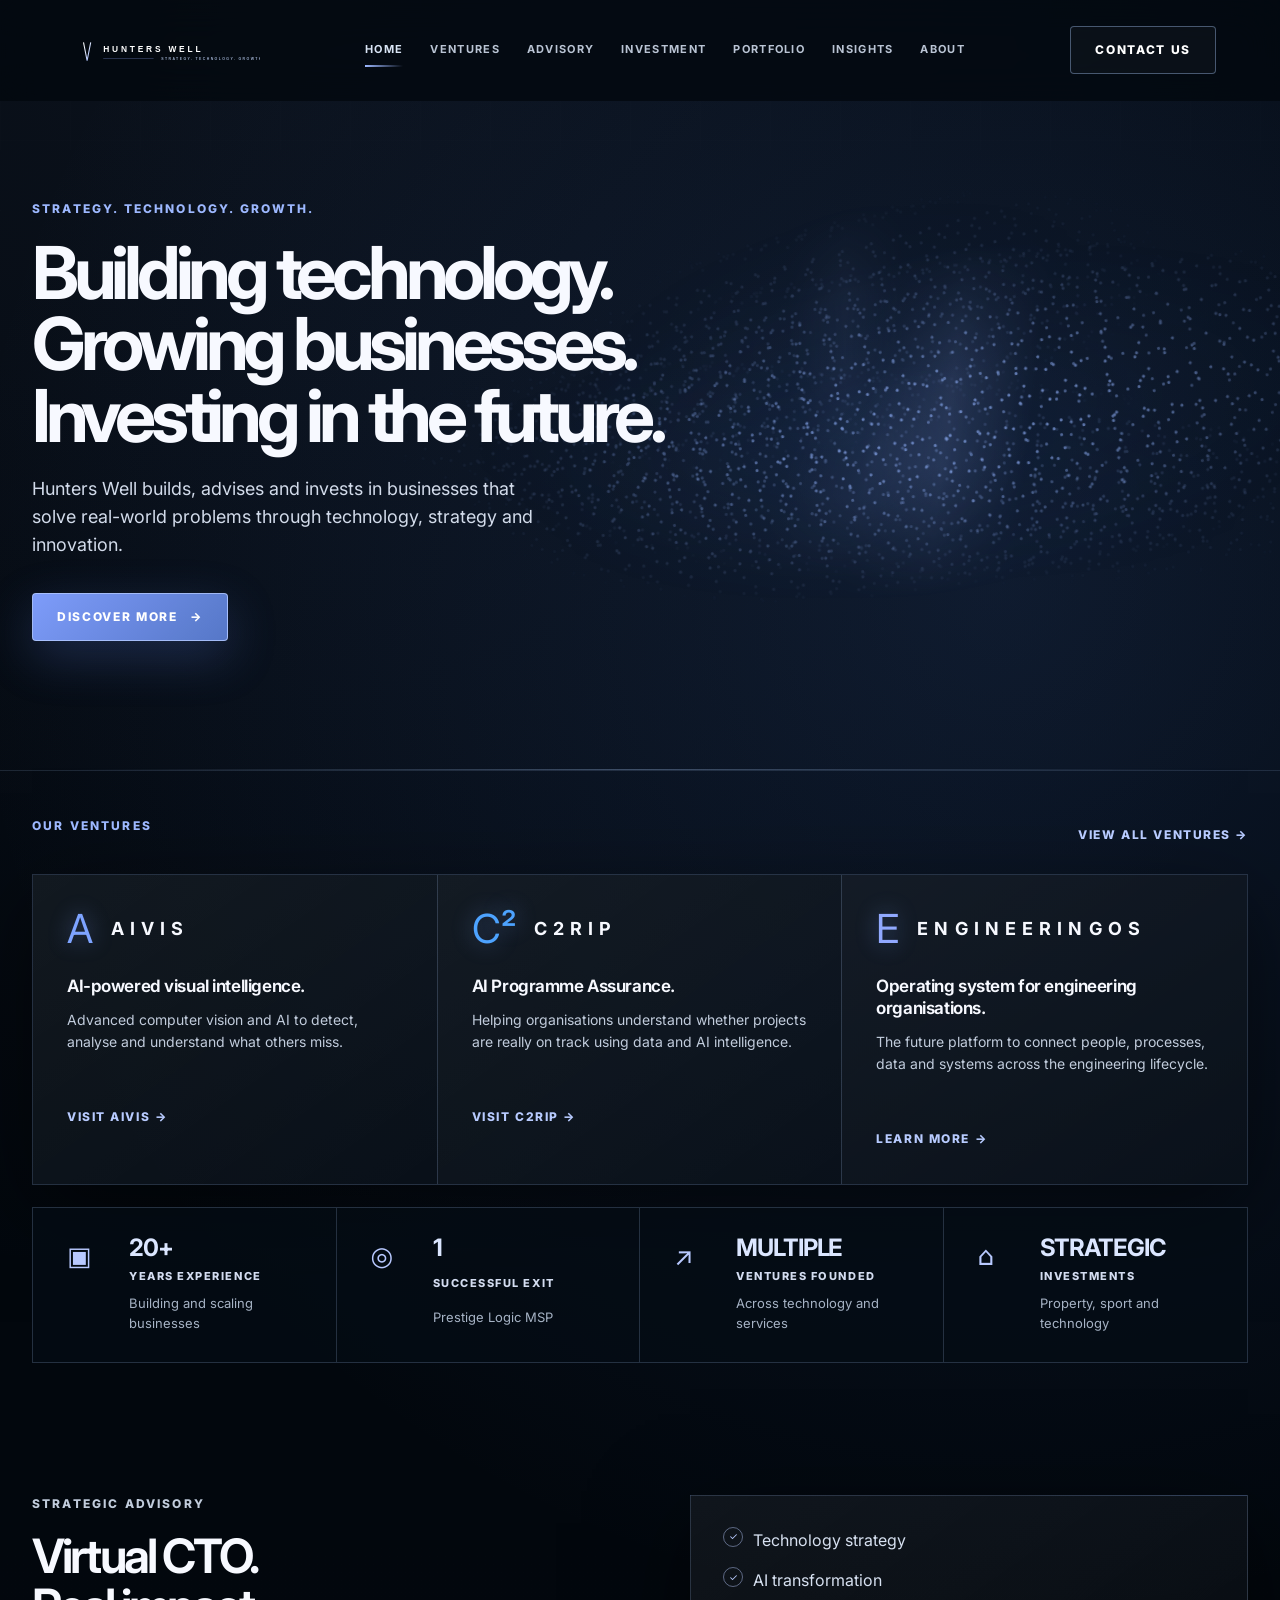
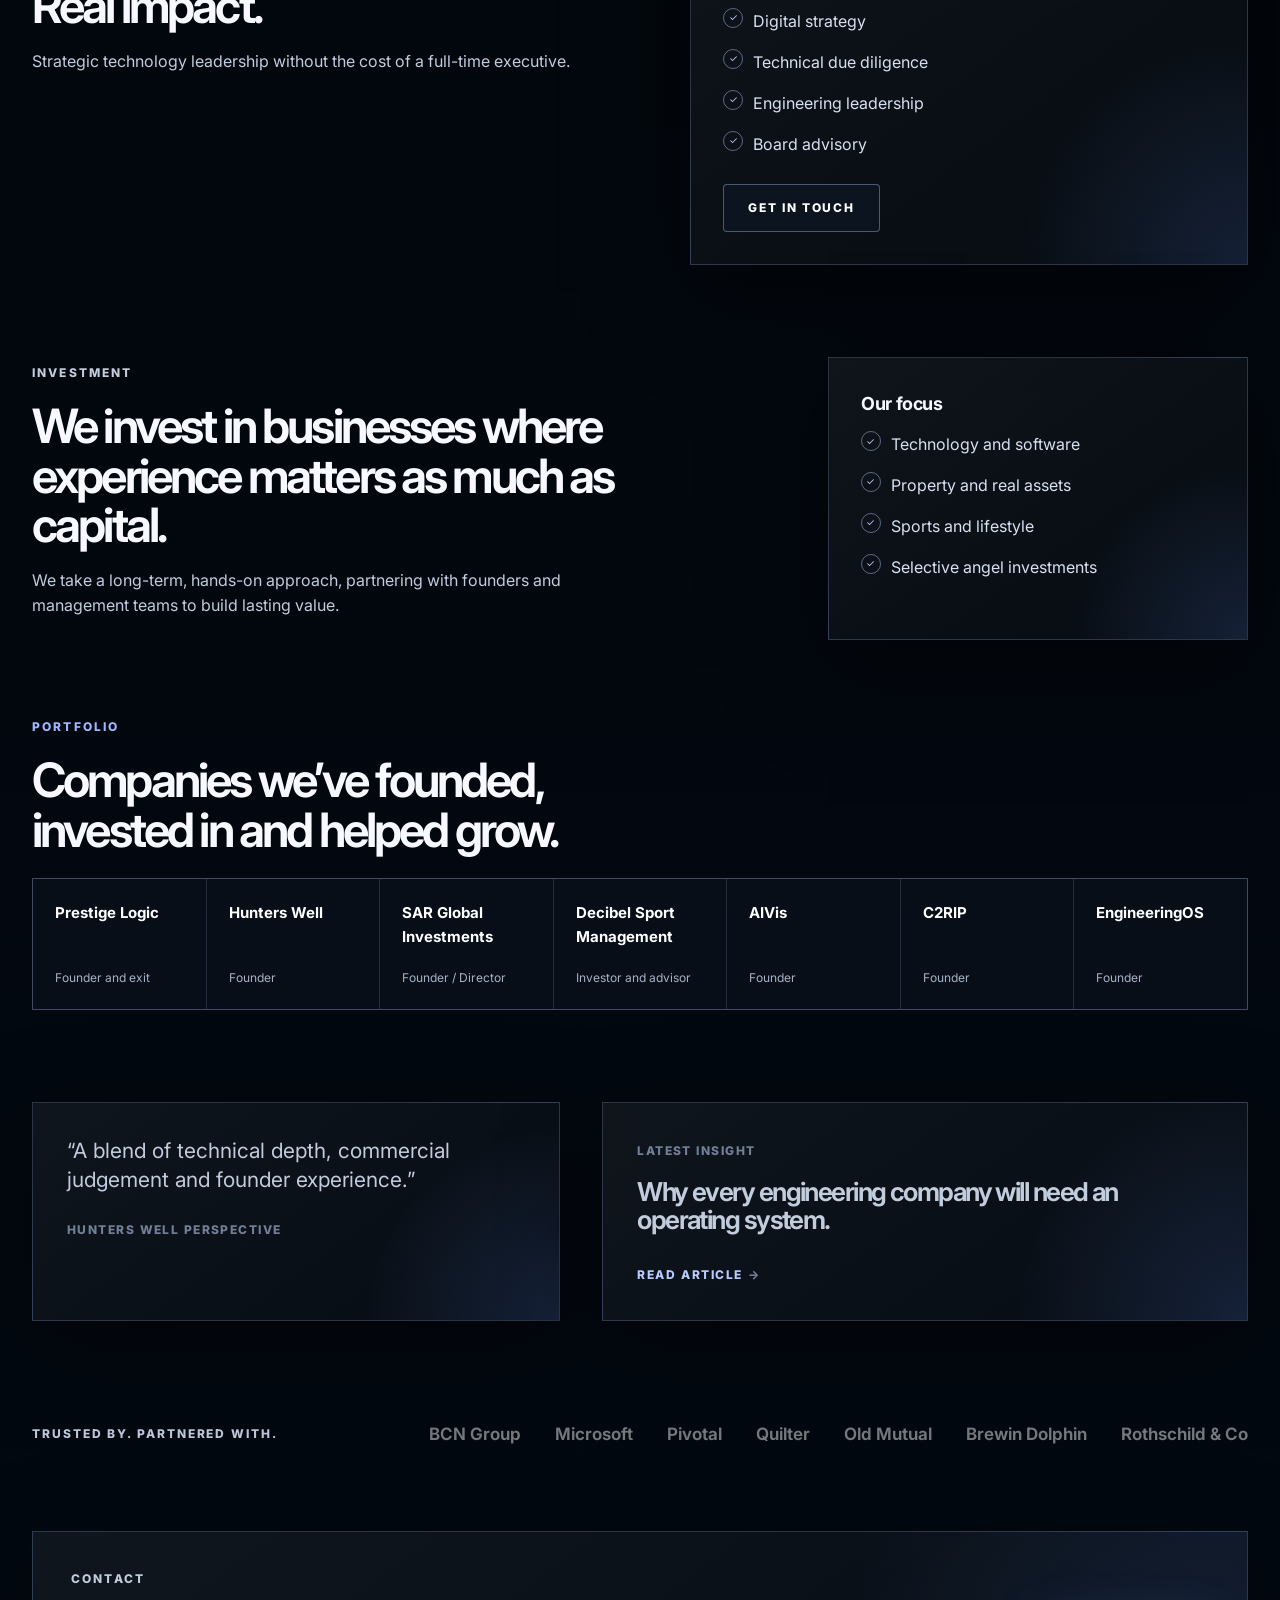
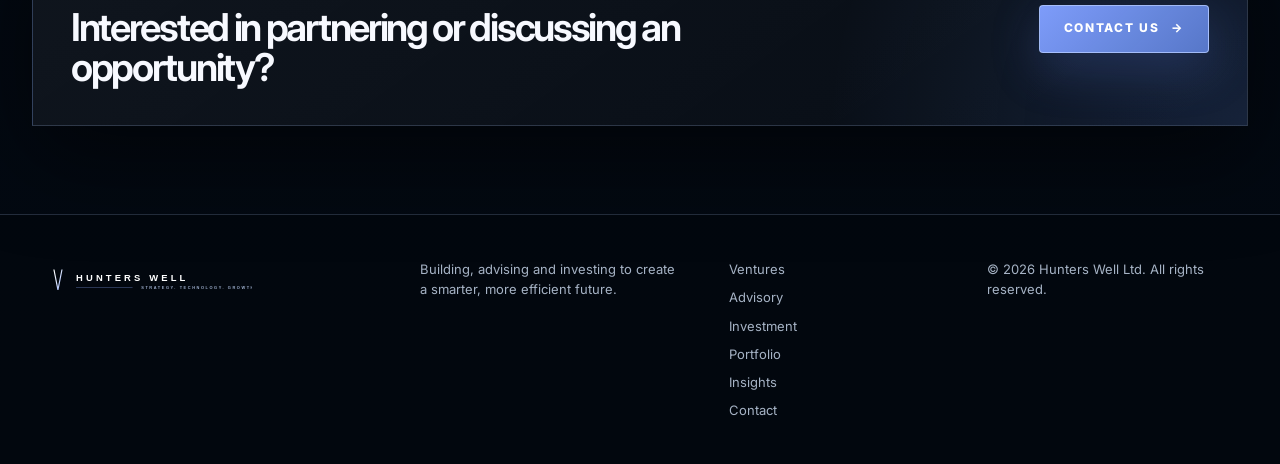
==== commit 449773f6: "Link homepage insights section to real articles" ====
--- a/index.html
+++ b/index.html
@@ -31,7 +31,7 @@
       <a href="#advisory">Advisory</a>
       <a href="#investment">Investment</a>
       <a href="#portfolio">Portfolio</a>
-      <a href="#insights">Insights</a>
+      <a href="insights/">Insights</a>
       <a href="#about">About</a>
     </nav>
 
@@ -182,8 +182,8 @@
         </div>
         <article class="insight-card">
           <span>Latest insight</span>
-          <h2>The rise of AI in engineering: from automation to autonomy.</h2>
-          <a href="#contact">Read article <span aria-hidden="true">→</span></a>
+          <h2>Why every engineering company will need an operating system.</h2>
+          <a href="insights/why-every-engineering-company-will-need-an-operating-system/">Read article <span aria-hidden="true">→</span></a>
         </article>
       </div>
     </section>
@@ -223,6 +223,7 @@
         <a href="#advisory">Advisory</a>
         <a href="#investment">Investment</a>
         <a href="#portfolio">Portfolio</a>
+        <a href="insights/">Insights</a>
         <a href="#contact">Contact</a>
       </nav>
       <span>© <span data-year></span> Hunters Well Ltd. All rights reserved.</span>
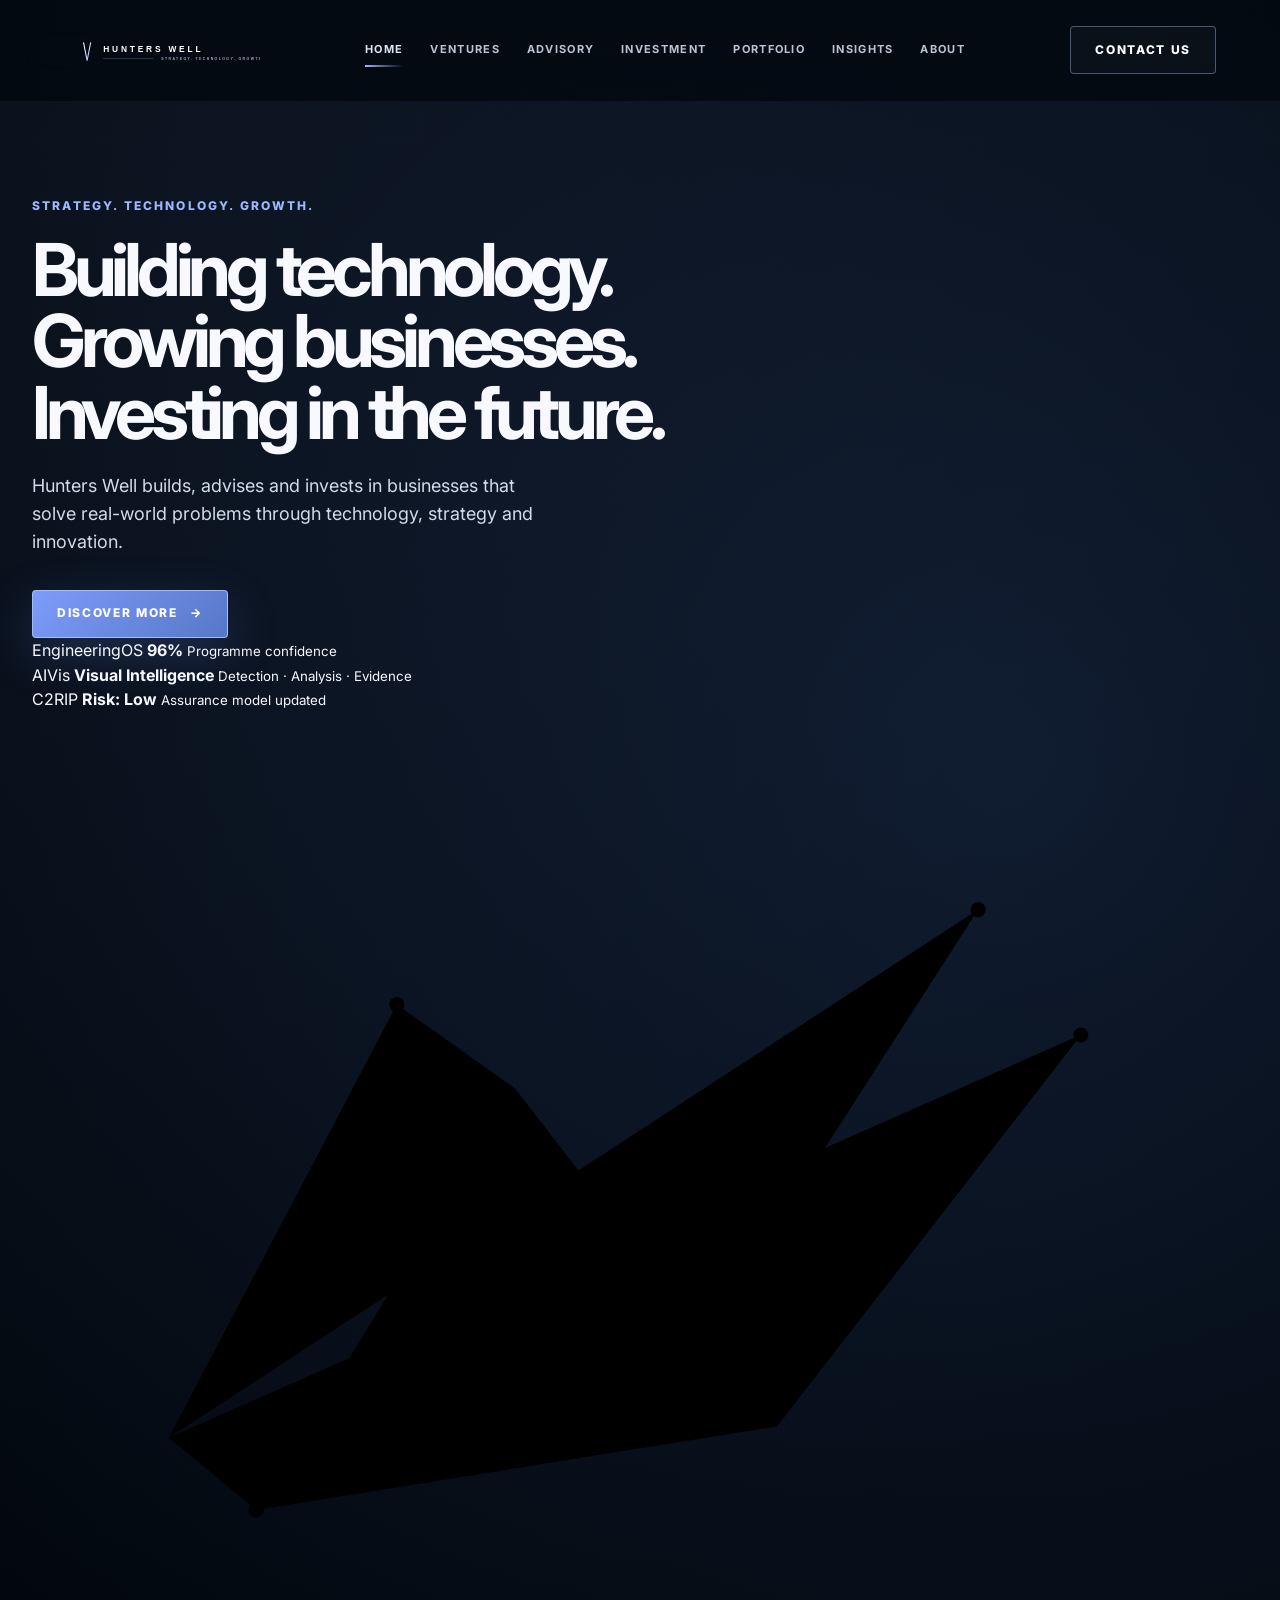
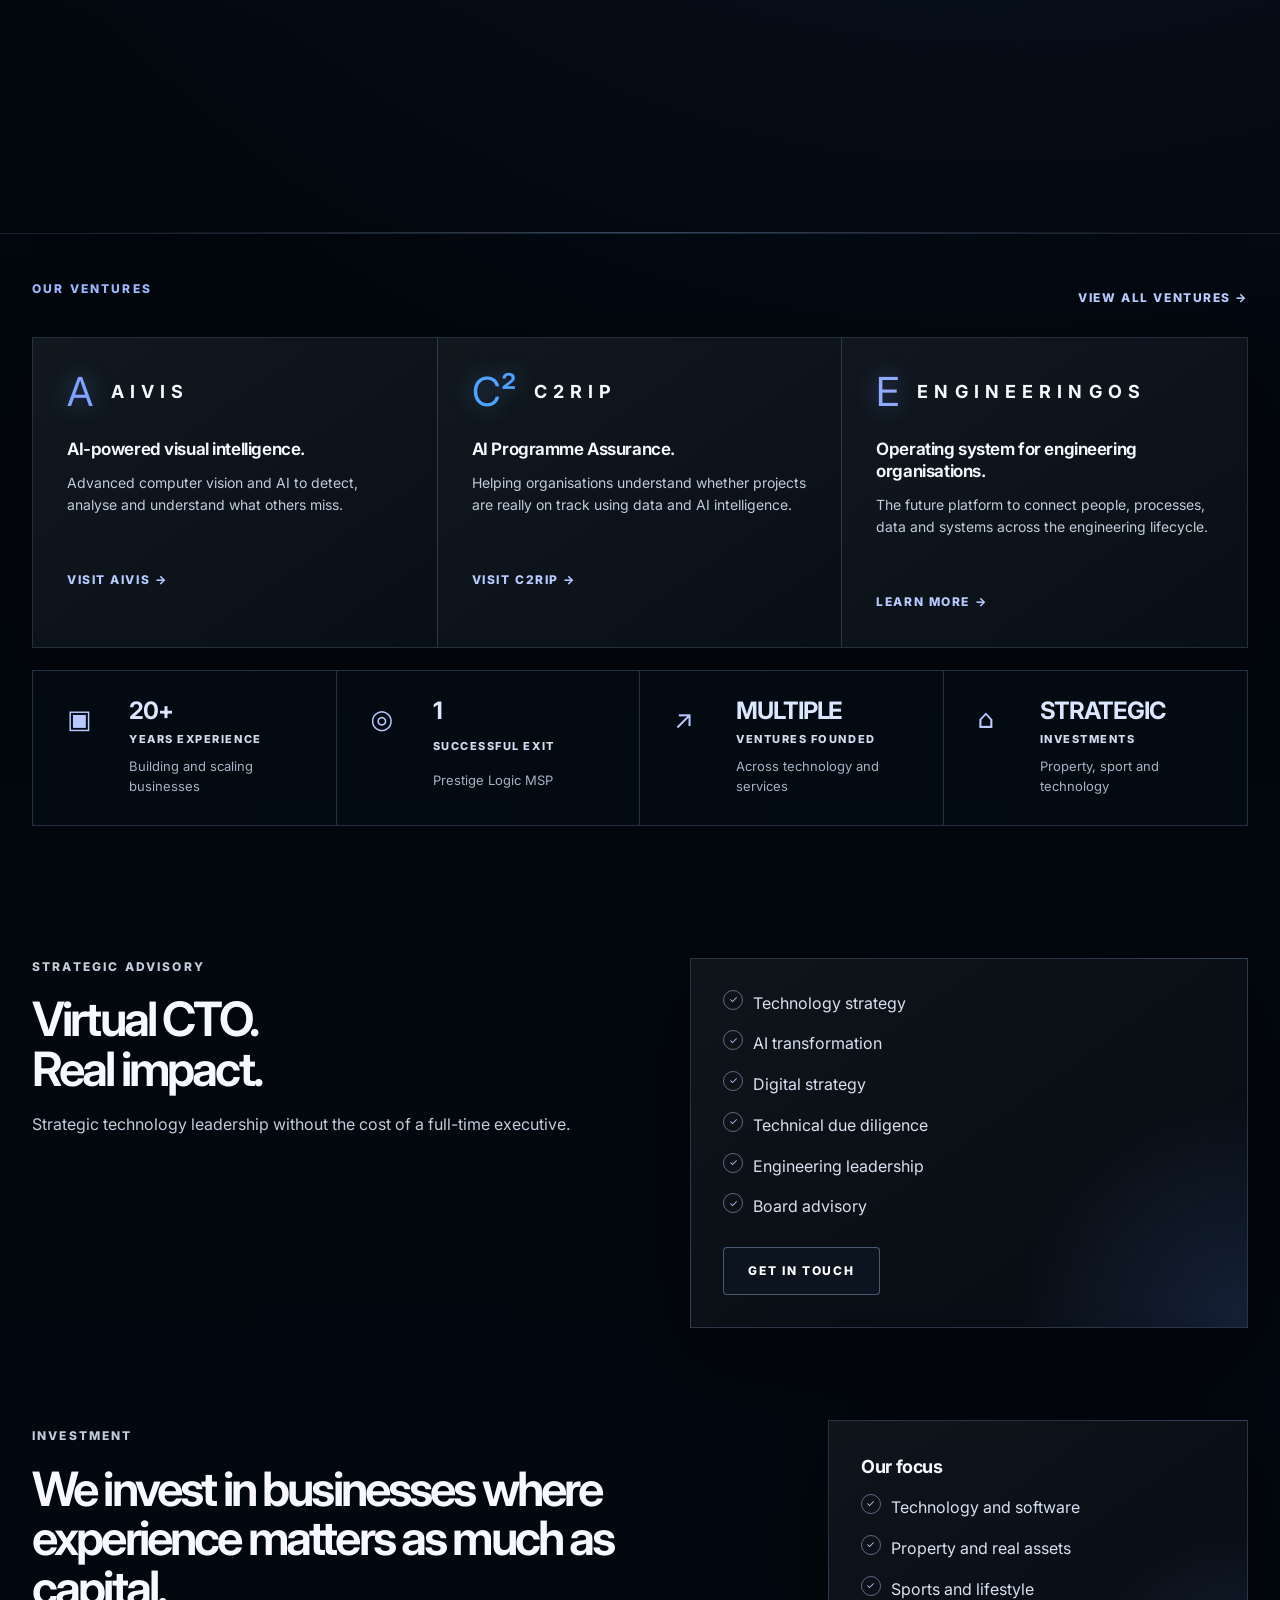
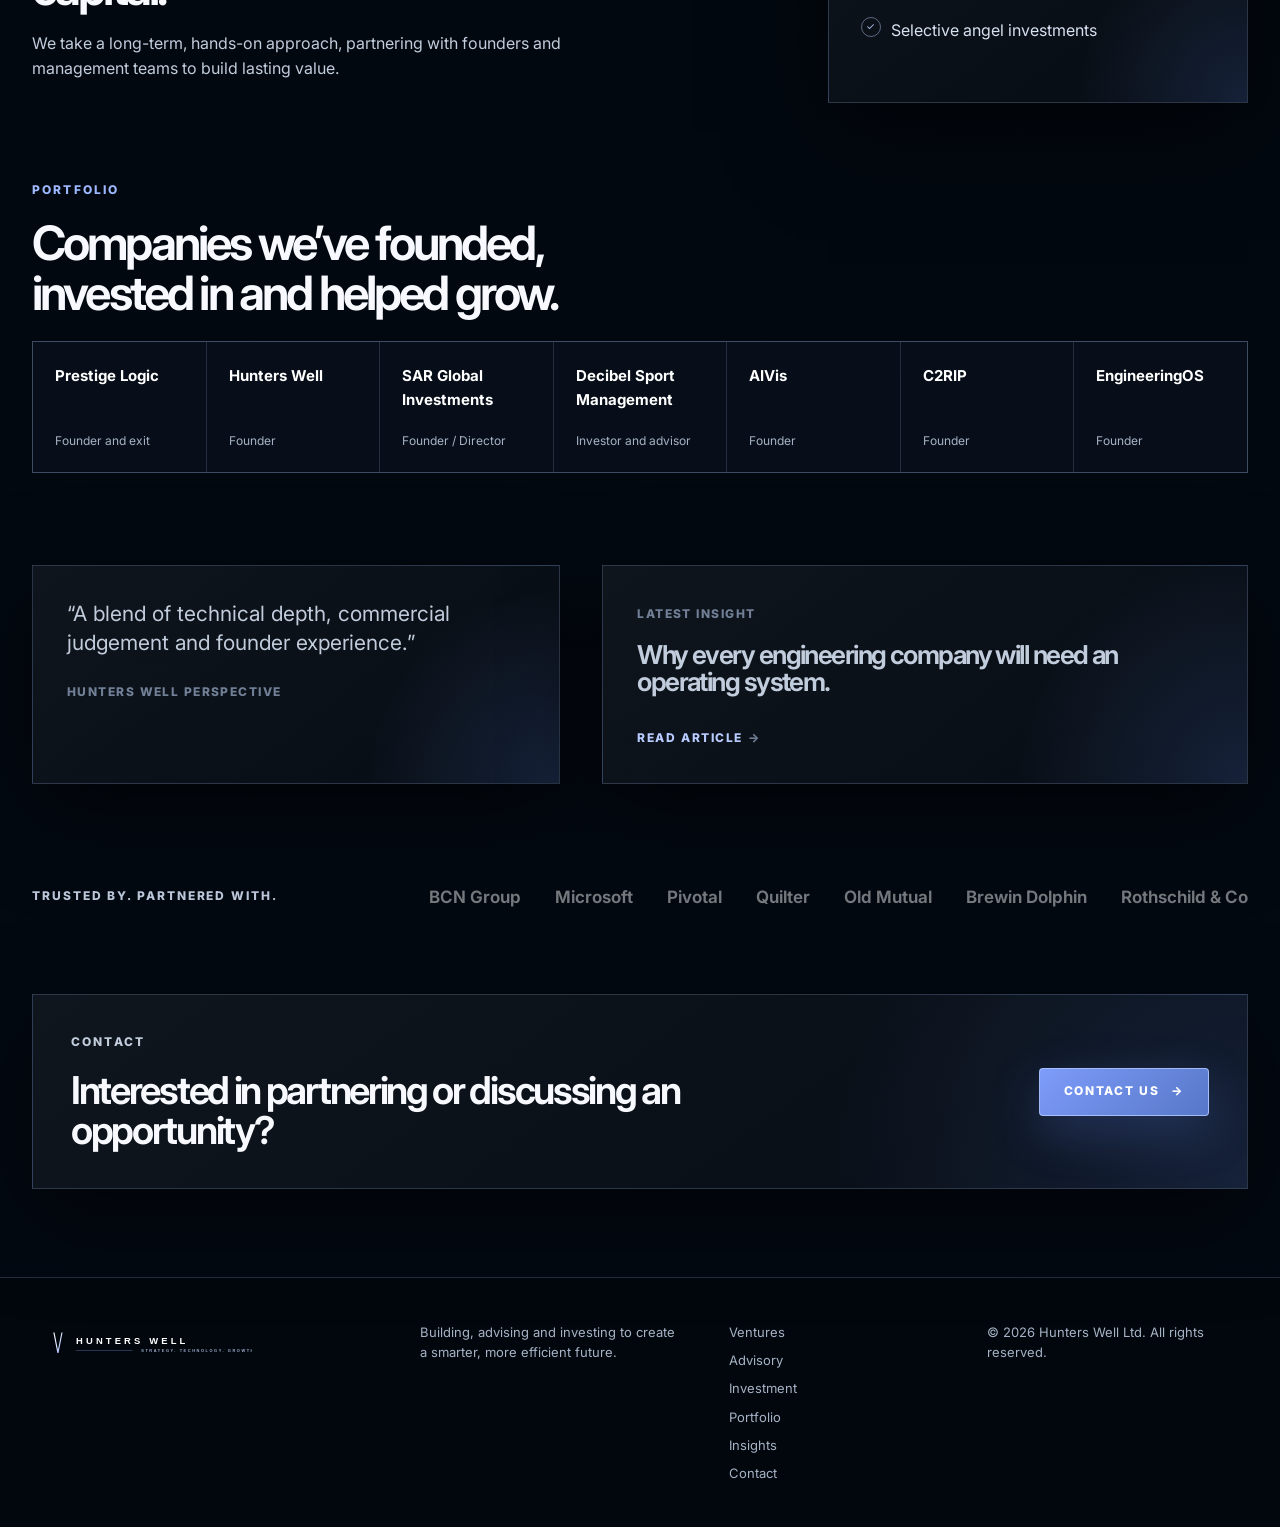
==== commit bf574c45: "Replace hero graphic with premium engineering visual" ====
--- a/index.html
+++ b/index.html
@@ -40,11 +40,7 @@
 
   <main id="top">
     <section class="hero">
-      <div class="wave-field" aria-hidden="true">
-        <span class="wave wave-one"></span>
-        <span class="wave wave-two"></span>
-        <span class="wave wave-three"></span>
-      </div>
+      <div class="hero-atmosphere" aria-hidden="true"></div>
 
       <div class="container hero-inner">
         <div class="hero-copy">
@@ -53,6 +49,52 @@
           <p class="hero-text">Hunters Well builds, advises and invests in businesses that solve real-world problems through technology, strategy and innovation.</p>
           <a class="button button-primary" href="#ventures">Discover more <span aria-hidden="true">→</span></a>
         </div>
+
+        <aside class="hero-visual" aria-label="Engineering intelligence concept visual">
+          <div class="precision-frame">
+            <div class="frame-corner corner-one"></div>
+            <div class="frame-corner corner-two"></div>
+            <div class="frame-corner corner-three"></div>
+            <div class="frame-corner corner-four"></div>
+
+            <div class="console-panel panel-primary">
+              <span class="panel-label">EngineeringOS</span>
+              <strong>96%</strong>
+              <small>Programme confidence</small>
+              <div class="panel-meter"><span style="width: 96%"></span></div>
+            </div>
+
+            <div class="console-panel panel-secondary">
+              <span class="panel-label">AIVis</span>
+              <strong>Visual Intelligence</strong>
+              <small>Detection · Analysis · Evidence</small>
+            </div>
+
+            <div class="console-panel panel-tertiary">
+              <span class="panel-label">C2RIP</span>
+              <strong>Risk: Low</strong>
+              <small>Assurance model updated</small>
+            </div>
+
+            <svg class="structure-lines" viewBox="0 0 640 520" aria-hidden="true" focusable="false">
+              <defs>
+                <linearGradient id="brassLine" x1="0" x2="1" y1="0" y2="1">
+                  <stop offset="0" stop-color="#f1d899" stop-opacity="0.9" />
+                  <stop offset="1" stop-color="#8d6c38" stop-opacity="0.25" />
+                </linearGradient>
+              </defs>
+              <path d="M72 382 L192 154 L354 328 L498 104" />
+              <path d="M118 420 L254 198 L392 376 L552 170" />
+              <path d="M192 154 L254 198 L354 328 L392 376" />
+              <path d="M72 382 L118 420 L392 376 L552 170" />
+              <circle cx="192" cy="154" r="4" />
+              <circle cx="354" cy="328" r="4" />
+              <circle cx="498" cy="104" r="4" />
+              <circle cx="118" cy="420" r="4" />
+              <circle cx="552" cy="170" r="4" />
+            </svg>
+          </div>
+        </aside>
       </div>
     </section>
 
@@ -232,4 +274,4 @@
 
   <script src="assets/script.js"></script>
 </body>
-</html>
+</html>
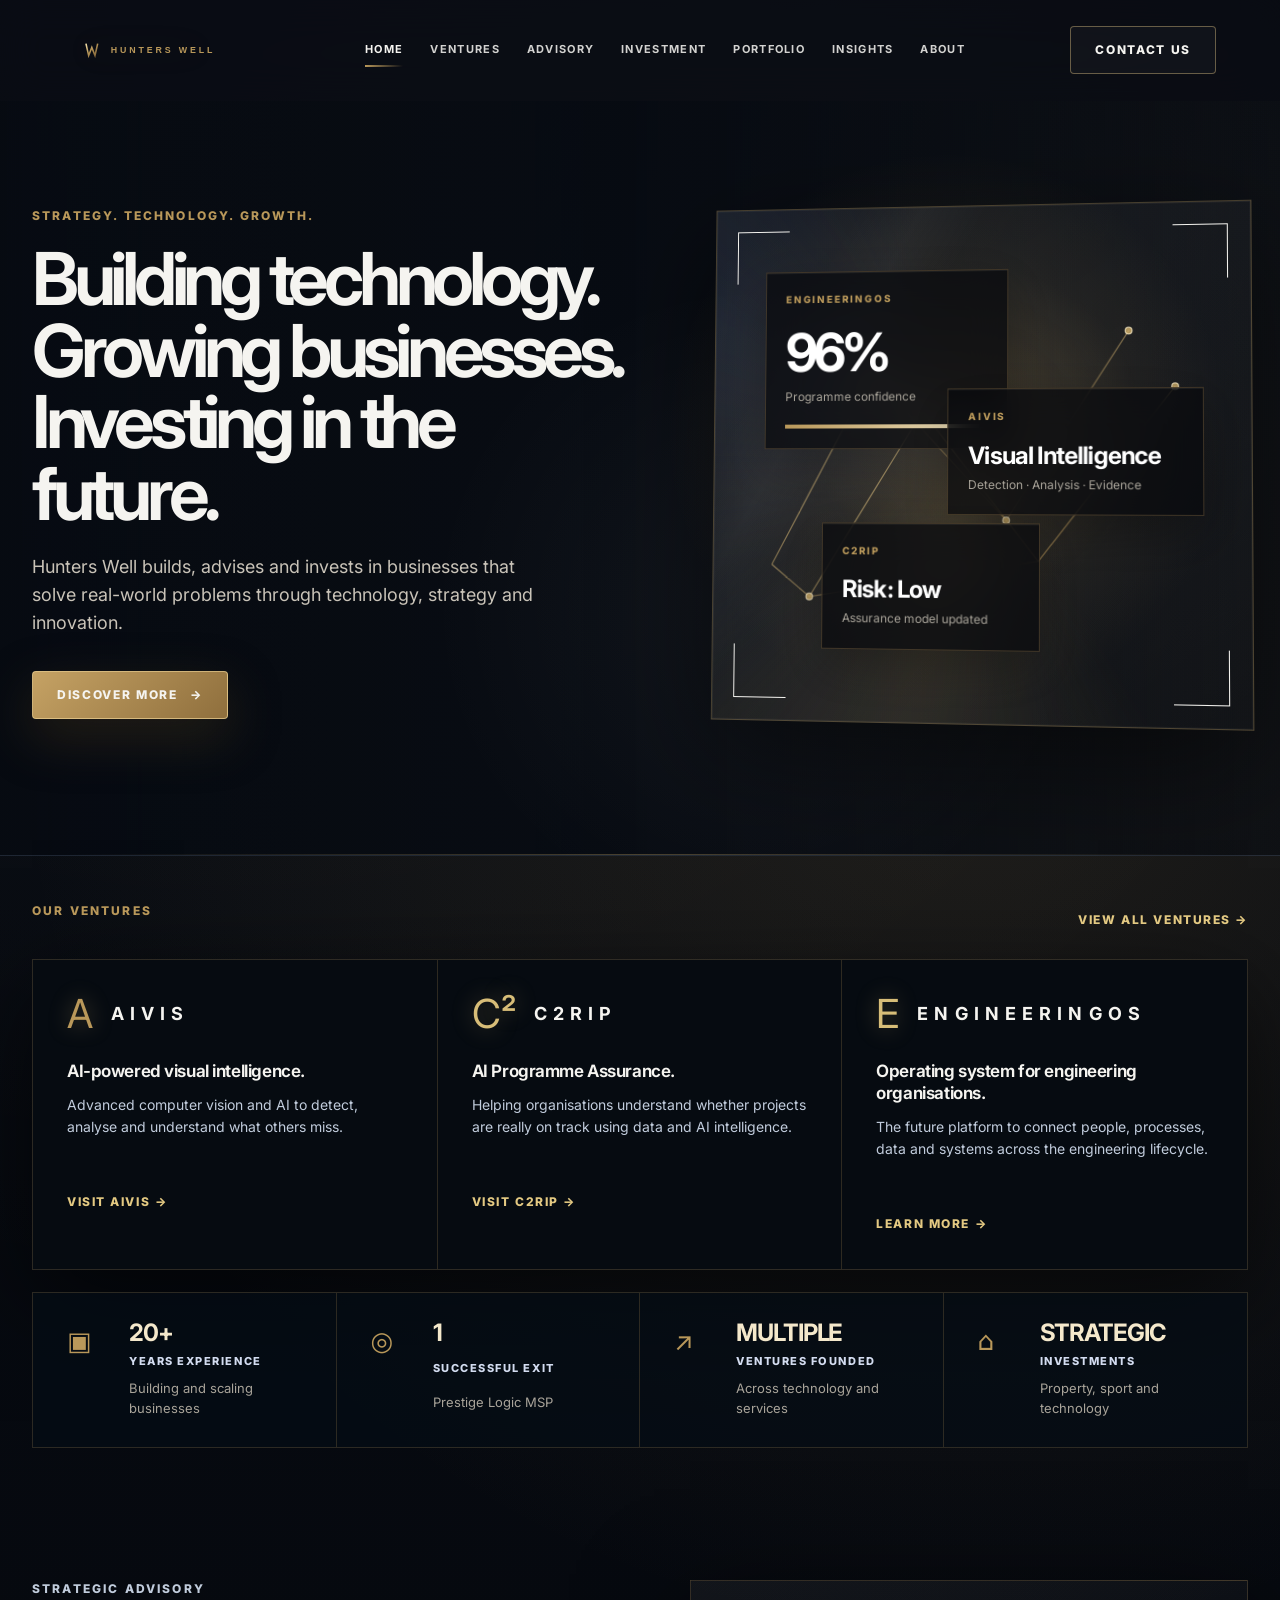
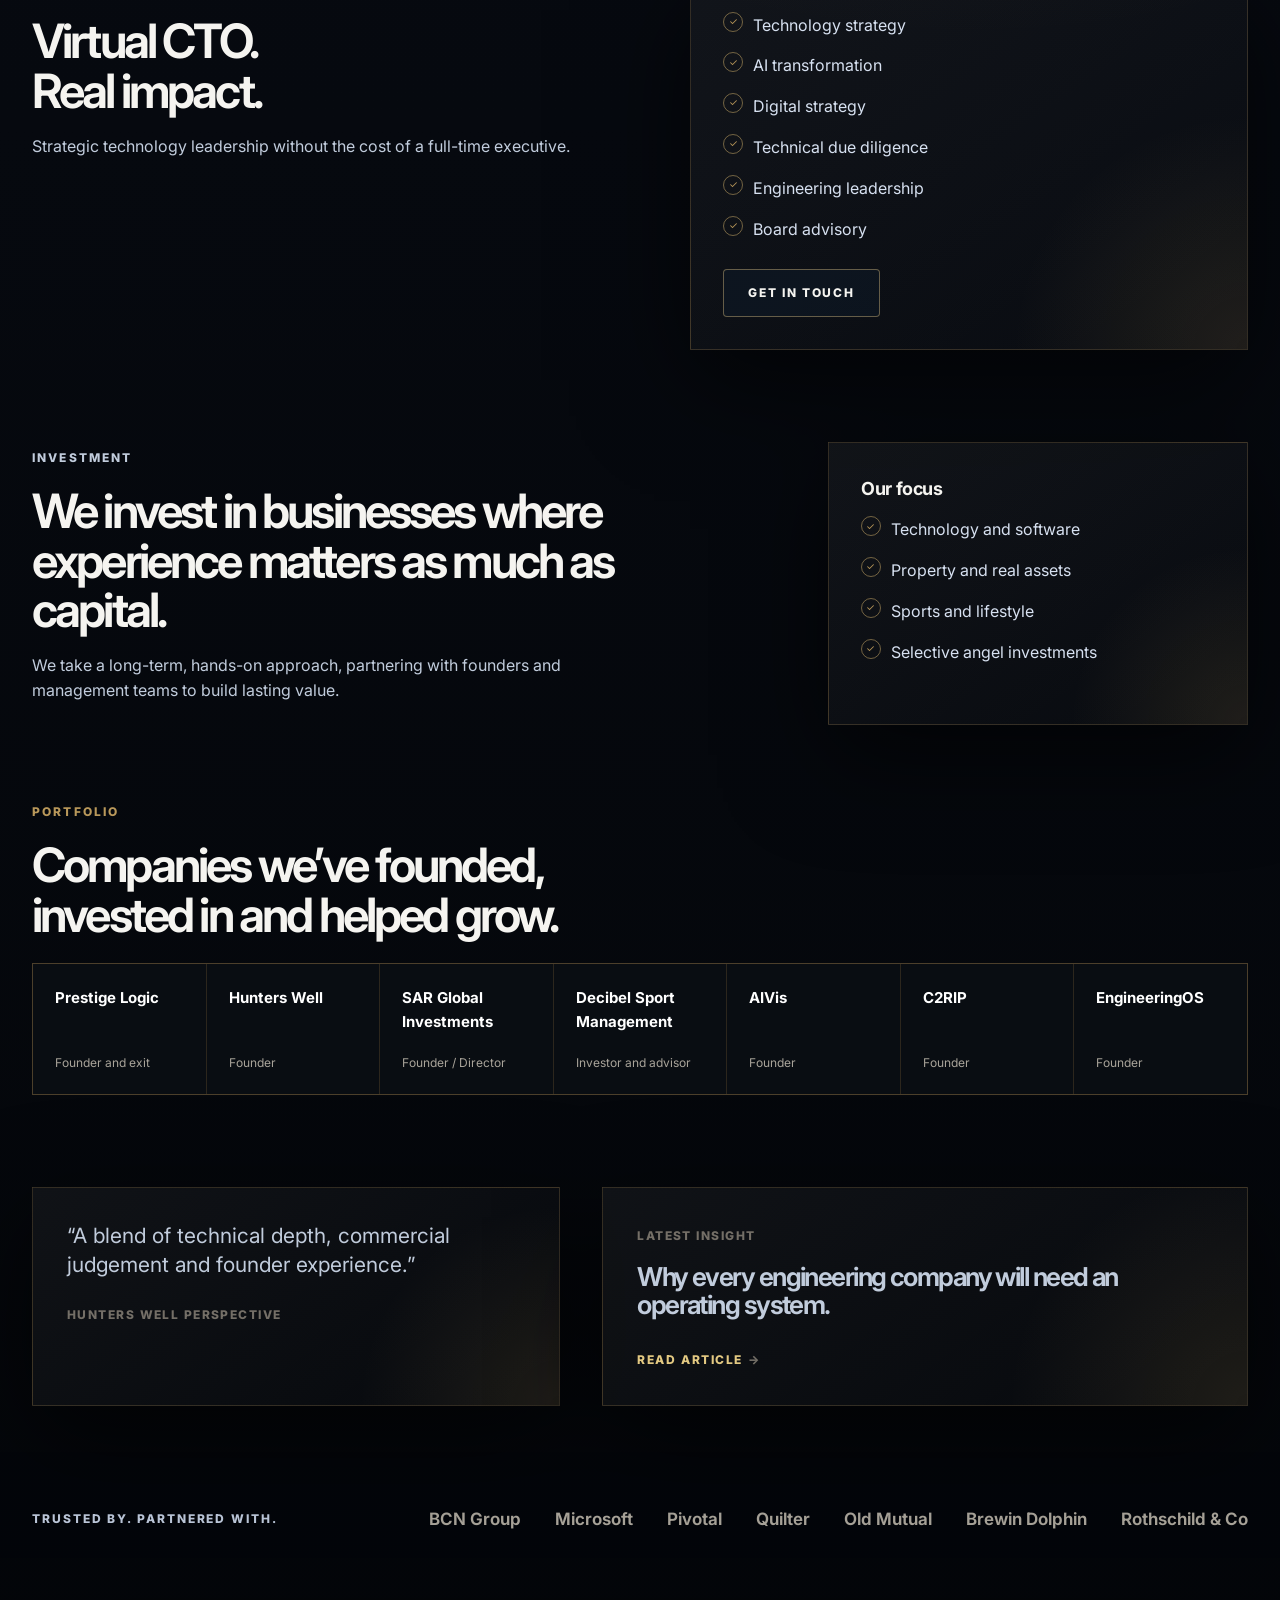
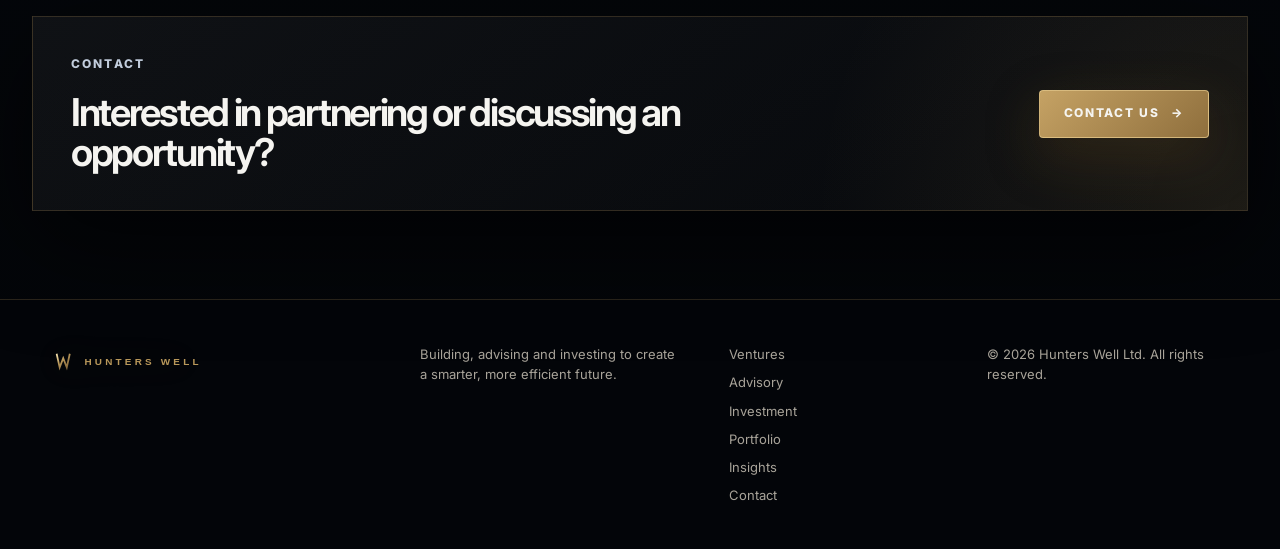
==== commit bf3dfe61: "Load brand polish stylesheet" ====
--- a/index.html
+++ b/index.html
@@ -5,7 +5,7 @@
   <meta name="viewport" content="width=device-width, initial-scale=1">
   <title>Hunters Well | Technology ventures, advisory and investment</title>
   <meta name="description" content="Hunters Well builds, advises and invests in businesses that solve real-world problems through technology, strategy and innovation.">
-  <meta name="theme-color" content="#02070d">
+  <meta name="theme-color" content="#070b12">
   <meta property="og:title" content="Hunters Well">
   <meta property="og:description" content="Building technology. Growing businesses. Investing in the future.">
   <meta property="og:type" content="website">
@@ -14,6 +14,7 @@
   <link href="https://fonts.googleapis.com/css2?family=Inter:wght@400;500;600;700;800&display=swap" rel="stylesheet">
   <link rel="stylesheet" href="assets/styles.css">
   <link rel="stylesheet" href="assets/logo.css">
+  <link rel="stylesheet" href="assets/brand-polish.css">
 </head>
 <body>
   <header class="site-header" data-header>
--- a/assets/styles.css
+++ b/assets/styles.css
@@ -10,7 +10,8 @@
   --soft: #718097;
   --blue: #9db8ff;
   --blue-strong: #7ea4ff;
-  --violet: #b6a0ff;
+  --brass: #c8a968;
+  --brass-soft: rgba(200, 169, 104, 0.72);
   --shadow: 0 28px 90px rgba(0, 0, 0, 0.52);
 }
 
@@ -27,7 +28,7 @@
   min-height: 100vh;
   font-family: Inter, system-ui, -apple-system, BlinkMacSystemFont, "Segoe UI", sans-serif;
   background:
-    radial-gradient(circle at 78% 16%, rgba(72, 119, 206, 0.16), transparent 32%),
+    radial-gradient(circle at 78% 16%, rgba(200, 169, 104, 0.12), transparent 30%),
     radial-gradient(circle at 18% 0%, rgba(75, 93, 135, 0.12), transparent 34%),
     linear-gradient(180deg, #02070d 0%, #02070d 42%, #030912 100%);
   color: var(--text);
@@ -40,10 +41,10 @@
   position: fixed;
   inset: 0;
   pointer-events: none;
-  opacity: 0.34;
+  opacity: 0.28;
   background-image:
-    linear-gradient(rgba(255,255,255,0.026) 1px, transparent 1px),
-    linear-gradient(90deg, rgba(255,255,255,0.026) 1px, transparent 1px);
+    linear-gradient(rgba(255,255,255,0.024) 1px, transparent 1px),
+    linear-gradient(90deg, rgba(255,255,255,0.024) 1px, transparent 1px);
   background-size: 70px 70px;
   mask-image: linear-gradient(to bottom, black, transparent 78%);
 }
@@ -161,7 +162,7 @@
   right: 0;
   bottom: 2px;
   height: 2px;
-  background: linear-gradient(90deg, var(--blue), transparent);
+  background: linear-gradient(90deg, var(--brass), transparent);
 }
 
 .header-button,
@@ -186,14 +187,14 @@
 .header-button:hover,
 .button:hover {
   transform: translateY(-2px);
-  border-color: rgba(182, 206, 255, 0.78);
-  background: rgba(126, 164, 255, 0.12);
+  border-color: rgba(220, 190, 123, 0.78);
+  background: rgba(200, 169, 104, 0.10);
 }
 
 .button-primary {
-  background: linear-gradient(135deg, rgba(128, 159, 255, 0.98), rgba(93, 128, 214, 0.92));
-  border-color: rgba(179, 202, 255, 0.8);
-  box-shadow: 0 16px 48px rgba(89, 123, 220, 0.26);
+  background: linear-gradient(135deg, rgba(198, 165, 98, 0.98), rgba(132, 102, 53, 0.92));
+  border-color: rgba(228, 203, 142, 0.78);
+  box-shadow: 0 16px 48px rgba(169, 124, 52, 0.24);
 }
 
 .button-secondary {
@@ -221,7 +222,7 @@
 
 .hero {
   position: relative;
-  min-height: 670px;
+  min-height: 720px;
   display: flex;
   align-items: center;
   overflow: hidden;
@@ -233,13 +234,27 @@
   position: absolute;
   inset: auto 5vw 0;
   height: 1px;
-  background: linear-gradient(90deg, transparent, rgba(154,184,226,0.36), transparent);
+  background: linear-gradient(90deg, transparent, rgba(200,169,104,0.34), transparent);
+}
+
+.hero-atmosphere {
+  position: absolute;
+  inset: 0;
+  pointer-events: none;
+  background:
+    radial-gradient(circle at 76% 42%, rgba(200, 169, 104, 0.20), transparent 28%),
+    radial-gradient(circle at 62% 62%, rgba(120, 150, 210, 0.10), transparent 36%),
+    linear-gradient(90deg, rgba(2,7,13,0.18), rgba(2,7,13,0.82) 48%, rgba(2,7,13,0.14));
 }
 
 .hero-inner {
   position: relative;
   z-index: 2;
-  padding: 96px 0 126px;
+  display: grid;
+  grid-template-columns: minmax(0, 0.95fr) minmax(420px, 0.86fr);
+  gap: clamp(44px, 6vw, 96px);
+  align-items: center;
+  padding: 102px 0 132px;
 }
 
 .hero-copy {
@@ -249,7 +264,7 @@
 .eyebrow,
 .section-label {
   margin: 0 0 18px;
-  color: var(--blue);
+  color: var(--brass);
   font-size: 12px;
   font-weight: 800;
   letter-spacing: 0.18em;
@@ -292,60 +307,152 @@
   font-size: 18px;
 }
 
-.wave-field {
+.hero-visual {
+  position: relative;
+  min-height: 520px;
+}
+
+.precision-frame {
+  position: relative;
+  min-height: 520px;
+  border: 1px solid rgba(200, 169, 104, 0.28);
+  background:
+    linear-gradient(rgba(255,255,255,0.028) 1px, transparent 1px),
+    linear-gradient(90deg, rgba(255,255,255,0.028) 1px, transparent 1px),
+    radial-gradient(circle at 50% 44%, rgba(200, 169, 104, 0.13), transparent 42%),
+    linear-gradient(145deg, rgba(255,255,255,0.07), rgba(255,255,255,0.018));
+  background-size: 44px 44px, 44px 44px, 100% 100%, 100% 100%;
+  box-shadow: 0 32px 110px rgba(0,0,0,0.54), inset 0 0 0 1px rgba(255,255,255,0.035);
+  overflow: hidden;
+  transform: perspective(1100px) rotateY(-5deg) rotateX(2deg);
+}
+
+.precision-frame::before {
+  content: "";
+  position: absolute;
+  inset: -18%;
+  background: conic-gradient(from 145deg, transparent, rgba(200,169,104,0.16), transparent 28%, rgba(126,164,255,0.10), transparent 56%);
+  filter: blur(18px);
+  opacity: 0.9;
+  animation: slow-turn 24s linear infinite;
+}
+
+.precision-frame::after {
+  content: "";
   position: absolute;
   inset: 0;
-  pointer-events: none;
+  background: linear-gradient(120deg, transparent 0 42%, rgba(255,255,255,0.08) 50%, transparent 58%);
+  opacity: 0.42;
+  transform: translateX(-38%);
+}
+
+.frame-corner {
+  position: absolute;
+  z-index: 3;
+  width: 54px;
+  height: 54px;
+  border-color: rgba(236, 213, 156, 0.82);
+}
+
+.corner-one { top: 22px; left: 22px; border-top: 1px solid; border-left: 1px solid; }
+.corner-two { top: 22px; right: 22px; border-top: 1px solid; border-right: 1px solid; }
+.corner-three { bottom: 22px; left: 22px; border-bottom: 1px solid; border-left: 1px solid; }
+.corner-four { bottom: 22px; right: 22px; border-bottom: 1px solid; border-right: 1px solid; }
+
+.structure-lines {
+  position: absolute;
+  z-index: 1;
+  inset: 0;
+  width: 100%;
+  height: 100%;
+}
+
+.structure-lines path,
+.structure-lines circle {
+  fill: none;
+  stroke: url(#brassLine);
+  stroke-width: 1.25;
+  vector-effect: non-scaling-stroke;
+}
+
+.structure-lines circle {
+  fill: rgba(200,169,104,0.86);
+  stroke: rgba(255,242,205,0.68);
+}
+
+.console-panel {
+  position: absolute;
+  z-index: 4;
+  padding: 20px;
+  border: 1px solid rgba(200,169,104,0.24);
+  background: rgba(4, 11, 18, 0.70);
+  backdrop-filter: blur(18px);
+  box-shadow: 0 18px 50px rgba(0,0,0,0.30), inset 0 1px 0 rgba(255,255,255,0.06);
+}
+
+.panel-primary {
+  top: 64px;
+  left: 52px;
+  width: 248px;
+}
+
+.panel-secondary {
+  right: 46px;
+  top: 184px;
+  width: 254px;
+}
+
+.panel-tertiary {
+  left: 112px;
+  bottom: 72px;
+  width: 220px;
+}
+
+.panel-label {
+  display: block;
+  margin-bottom: 18px;
+  color: var(--brass);
+  font-size: 10px;
+  font-weight: 800;
+  letter-spacing: 0.18em;
+  text-transform: uppercase;
+}
+
+.console-panel strong {
+  display: block;
+  color: #fff;
+  font-size: 24px;
+  line-height: 1.05;
+  letter-spacing: -0.035em;
+}
+
+.panel-primary strong {
+  font-size: 54px;
+  letter-spacing: -0.07em;
+}
+
+.console-panel small {
+  display: block;
+  margin-top: 8px;
+  color: #9faabb;
+  font-size: 12px;
+}
+
+.panel-meter {
+  height: 4px;
+  margin-top: 18px;
+  background: rgba(255,255,255,0.08);
   overflow: hidden;
 }
 
-.wave {
-  position: absolute;
-  right: -12vw;
-  top: 150px;
-  width: 76vw;
-  height: 340px;
-  opacity: 0.72;
-  filter: blur(0.2px);
-  transform: rotate(-8deg);
-  background:
-    radial-gradient(circle at 20% 50%, rgba(147,180,255,0.9) 0 1px, transparent 2px),
-    radial-gradient(circle at 30% 44%, rgba(147,180,255,0.64) 0 1px, transparent 2px),
-    radial-gradient(circle at 40% 60%, rgba(147,180,255,0.86) 0 1px, transparent 2px),
-    radial-gradient(circle at 50% 48%, rgba(147,180,255,0.78) 0 1px, transparent 2px),
-    radial-gradient(circle at 60% 54%, rgba(147,180,255,0.72) 0 1px, transparent 2px),
-    radial-gradient(circle at 70% 42%, rgba(147,180,255,0.9) 0 1px, transparent 2px),
-    radial-gradient(circle at 80% 56%, rgba(147,180,255,0.6) 0 1px, transparent 2px),
-    linear-gradient(105deg, transparent 0%, rgba(70,114,194,0.12) 42%, rgba(139,171,255,0.26) 50%, rgba(50,84,150,0.10) 58%, transparent 100%);
-  background-size: 34px 34px, 38px 38px, 28px 28px, 42px 42px, 36px 36px, 30px 30px, 44px 44px, 100% 100%;
-  mask-image: radial-gradient(ellipse at center, black 18%, transparent 72%);
-}
-
-.wave-one {
-  animation: drift 18s ease-in-out infinite alternate;
-}
-
-.wave-two {
-  top: 260px;
-  right: -6vw;
-  height: 220px;
-  opacity: 0.34;
-  transform: rotate(4deg);
-  animation: drift 24s ease-in-out infinite alternate-reverse;
-}
-
-.wave-three {
-  top: 110px;
-  right: 8vw;
-  height: 240px;
-  width: 52vw;
-  opacity: 0.26;
-  transform: rotate(-15deg);
-}
-
-@keyframes drift {
-  from { transform: translate3d(-12px, -8px, 0) rotate(-8deg); }
-  to { transform: translate3d(18px, 12px, 0) rotate(-4deg); }
+.panel-meter span {
+  display: block;
+  height: 100%;
+  background: linear-gradient(90deg, var(--brass), rgba(255,242,205,0.92));
+}
+
+@keyframes slow-turn {
+  to { transform: rotate(360deg); }
 }
 
 .ventures-section,
@@ -369,7 +476,7 @@
 .text-link,
 .venture-card a,
 .insight-card a {
-  color: #b8cbff;
+  color: #e3c982;
   font-size: 12px;
   font-weight: 800;
   letter-spacing: 0.13em;
@@ -431,18 +538,15 @@
 }
 
 .venture-icon {
-  color: var(--blue-strong);
+  color: var(--brass);
   font-size: 40px;
   line-height: 1;
-  text-shadow: 0 0 22px rgba(126, 164, 255, 0.46);
-}
-
-.venture-icon.c2 {
-  color: #4da3ff;
-}
-
+  text-shadow: 0 0 22px rgba(200, 169, 104, 0.42);
+}
+
+.venture-icon.c2,
 .venture-icon.eos {
-  color: #91a9ff;
+  color: #d7bd78;
 }
 
 .metrics-panel {
@@ -467,7 +571,7 @@
 
 .metric-icon {
   grid-row: 1 / span 3;
-  color: #b8c9ff;
+  color: var(--brass);
   font-size: 26px;
 }
 
@@ -476,7 +580,7 @@
   line-height: 1;
   letter-spacing: -0.045em;
   text-transform: uppercase;
-  color: #dbe6ff;
+  color: #f4e8cb;
 }
 
 .metric small {
@@ -514,7 +618,7 @@
 .contact-card {
   border: 1px solid var(--line);
   background:
-    radial-gradient(circle at 100% 100%, rgba(88,130,222,0.18), transparent 34%),
+    radial-gradient(circle at 100% 100%, rgba(200,169,104,0.14), transparent 34%),
     linear-gradient(145deg, rgba(255,255,255,0.055), rgba(255,255,255,0.018));
   box-shadow: var(--shadow);
 }
@@ -550,9 +654,9 @@
   place-items: center;
   width: 18px;
   height: 18px;
-  border: 1px solid rgba(184, 203, 255, 0.46);
+  border: 1px solid rgba(200,169,104,0.54);
   border-radius: 50%;
-  color: #b8cbff;
+  color: var(--brass);
   font-size: 10px;
 }
 
@@ -743,6 +847,7 @@
     justify-self: end;
   }
 
+  .hero-inner,
   .venture-grid,
   .metrics-panel,
   .split-grid,
@@ -751,6 +856,19 @@
     grid-template-columns: 1fr;
   }
 
+  .hero-copy {
+    max-width: 760px;
+  }
+
+  .hero-visual {
+    max-width: 720px;
+  }
+
+  .precision-frame {
+    min-height: 430px;
+    transform: none;
+  }
+
   .venture-card,
   .metric {
     border-right: 0;
@@ -798,11 +916,11 @@
   }
 
   .hero {
-    min-height: 620px;
+    min-height: auto;
   }
 
   .hero-inner {
-    padding: 70px 0 96px;
+    padding: 70px 0 88px;
   }
 
   h1 {
@@ -813,10 +931,38 @@
     font-size: 34px;
   }
 
-  .wave {
-    right: -48vw;
-    width: 130vw;
-    top: 250px;
+  .hero-visual {
+    min-height: 360px;
+  }
+
+  .precision-frame {
+    min-height: 360px;
+  }
+
+  .panel-primary {
+    top: 40px;
+    left: 26px;
+    width: 210px;
+  }
+
+  .panel-secondary {
+    top: 160px;
+    right: 24px;
+    width: 220px;
+  }
+
+  .panel-tertiary {
+    left: 34px;
+    bottom: 38px;
+    width: 190px;
+  }
+
+  .panel-primary strong {
+    font-size: 42px;
+  }
+
+  .console-panel {
+    padding: 16px;
   }
 
   .section-bar,
--- a/assets/brand-polish.css
+++ b/assets/brand-polish.css
@@ -0,0 +1,117 @@
+:root {
+  --bg: #070b12;
+  --bg-2: #0b1018;
+  --panel: rgba(9, 12, 18, 0.86);
+  --panel-2: rgba(16, 18, 22, 0.76);
+  --line: rgba(185, 152, 90, 0.22);
+  --line-strong: rgba(224, 195, 132, 0.42);
+  --text: #f5f4f0;
+  --muted: #a9a49a;
+  --soft: #746f67;
+  --blue: #b9985a;
+  --blue-strong: #d9bd78;
+  --brass: #b9985a;
+  --brass-soft: rgba(185, 152, 90, 0.72);
+  --shadow: 0 30px 100px rgba(0, 0, 0, 0.62);
+}
+
+body {
+  background:
+    radial-gradient(circle at 76% 18%, rgba(185, 152, 90, 0.15), transparent 30%),
+    radial-gradient(circle at 18% 0%, rgba(255, 244, 210, 0.045), transparent 34%),
+    linear-gradient(180deg, #070b12 0%, #06090f 46%, #030508 100%);
+}
+
+body::before {
+  opacity: 0.18;
+  background-size: 92px 92px;
+}
+
+.site-header {
+  background: rgba(7, 11, 18, 0.72);
+}
+
+.site-header.scrolled,
+.site-nav.open {
+  background: rgba(7, 11, 18, 0.94);
+}
+
+.brand-logo {
+  filter: drop-shadow(0 0 20px rgba(185, 152, 90, 0.12));
+}
+
+.site-nav,
+.header-button,
+.button {
+  color: #f5f4f0;
+}
+
+.button-primary {
+  background: linear-gradient(135deg, #c5a264, #8f6f3d);
+  border-color: rgba(230, 203, 142, 0.72);
+  box-shadow: 0 18px 52px rgba(95, 69, 28, 0.34);
+}
+
+.hero {
+  min-height: 735px;
+  background:
+    linear-gradient(90deg, rgba(7, 11, 18, 0.96) 0%, rgba(7, 11, 18, 0.82) 42%, rgba(7, 11, 18, 0.46) 100%);
+}
+
+.hero-atmosphere {
+  background:
+    radial-gradient(circle at 74% 44%, rgba(185, 152, 90, 0.22), transparent 27%),
+    radial-gradient(circle at 59% 67%, rgba(245, 244, 240, 0.045), transparent 36%),
+    linear-gradient(90deg, rgba(7,11,18,0.05), rgba(7,11,18,0.88) 48%, rgba(7,11,18,0.10));
+}
+
+h1 {
+  color: #f5f4f0;
+  font-weight: 650;
+}
+
+.hero-text {
+  color: #c9c3b8;
+}
+
+.precision-frame {
+  border-color: rgba(185, 152, 90, 0.32);
+  background:
+    linear-gradient(rgba(185,152,90,0.04) 1px, transparent 1px),
+    linear-gradient(90deg, rgba(185,152,90,0.04) 1px, transparent 1px),
+    radial-gradient(circle at 50% 44%, rgba(185, 152, 90, 0.15), transparent 42%),
+    linear-gradient(145deg, rgba(245,244,240,0.06), rgba(245,244,240,0.012));
+}
+
+.console-panel {
+  background: rgba(7, 9, 13, 0.74);
+  border-color: rgba(185,152,90,0.28);
+}
+
+.console-panel small,
+.metric p,
+.portfolio-card span,
+.footer-inner,
+.partner-inner strong {
+  color: #a9a49a;
+}
+
+.venture-card,
+.portfolio-card {
+  background: rgba(7, 11, 18, 0.92);
+}
+
+.advisory-card,
+.focus-card,
+.quote-card,
+.insight-card,
+.contact-card {
+  background:
+    radial-gradient(circle at 100% 100%, rgba(185,152,90,0.13), transparent 35%),
+    linear-gradient(145deg, rgba(245,244,240,0.05), rgba(245,244,240,0.014));
+}
+
+.partner-strip,
+.site-footer {
+  background: rgba(4, 6, 10, 0.64);
+}
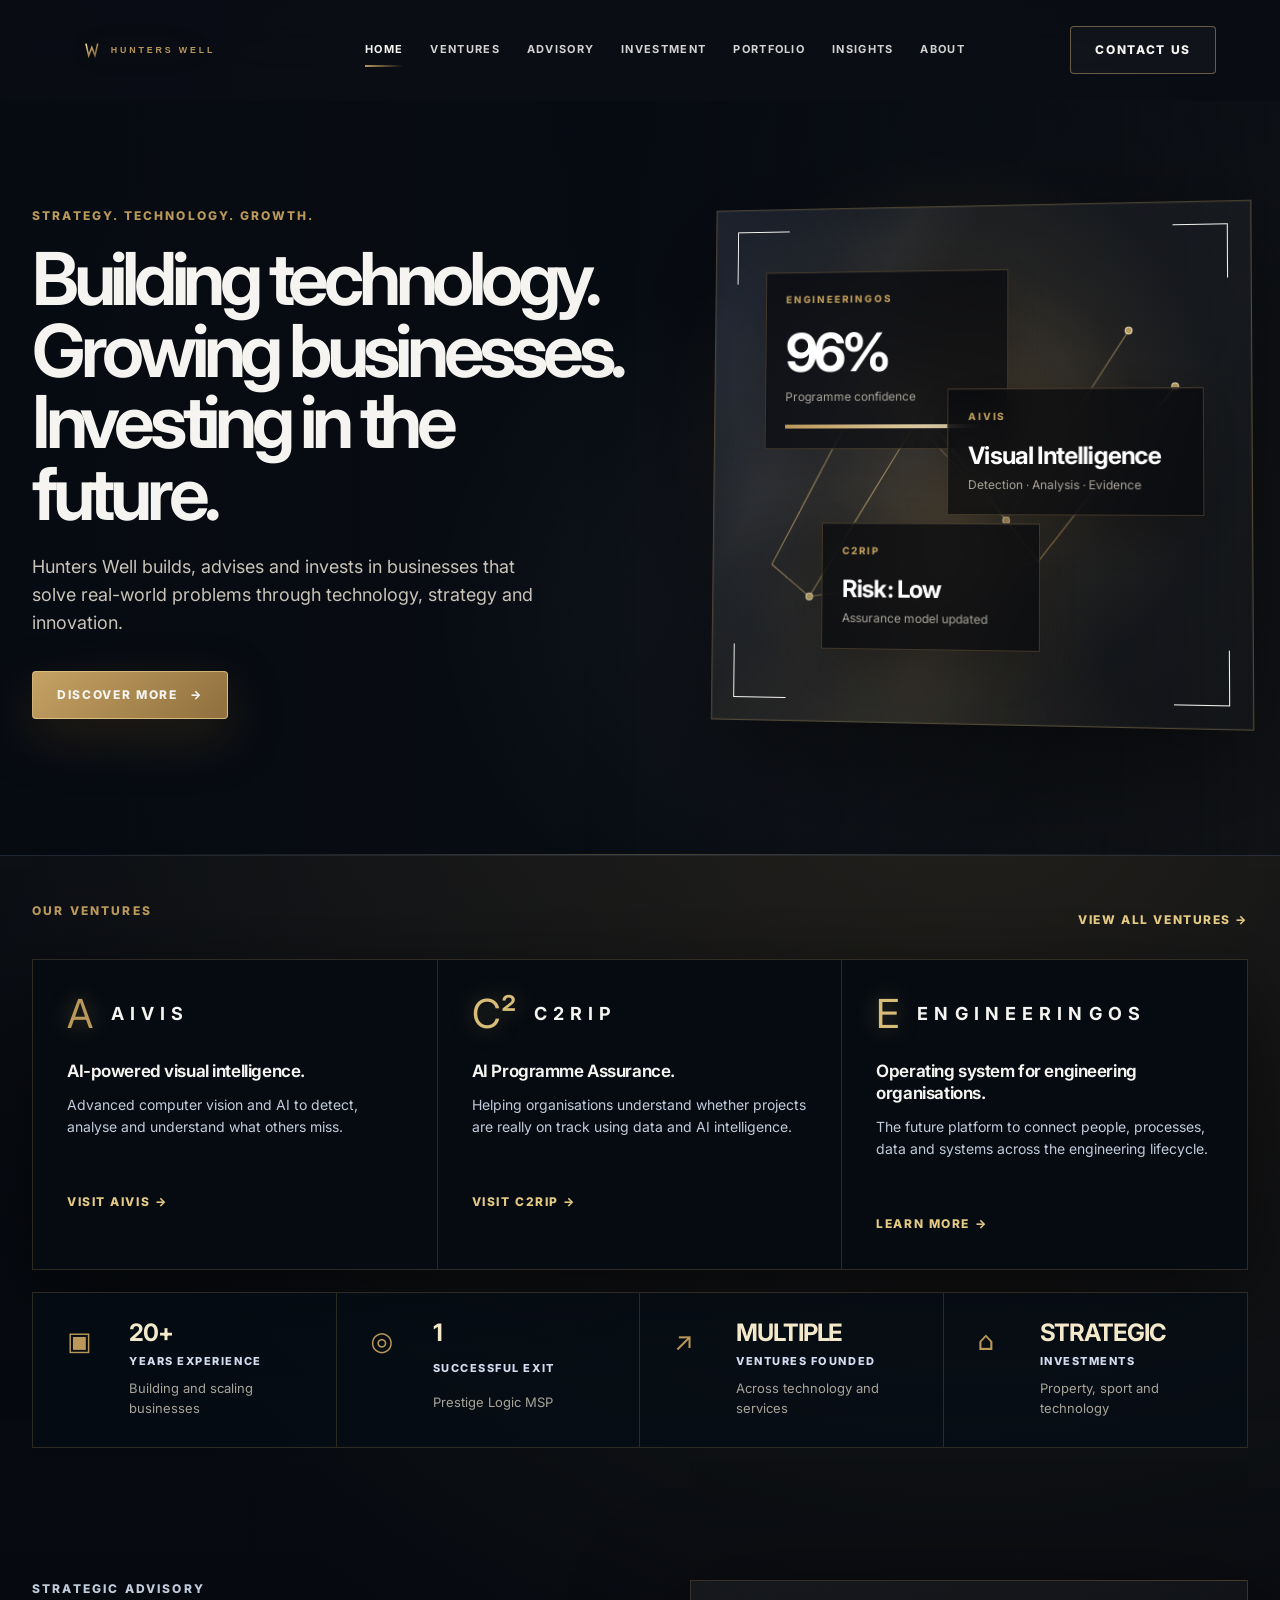
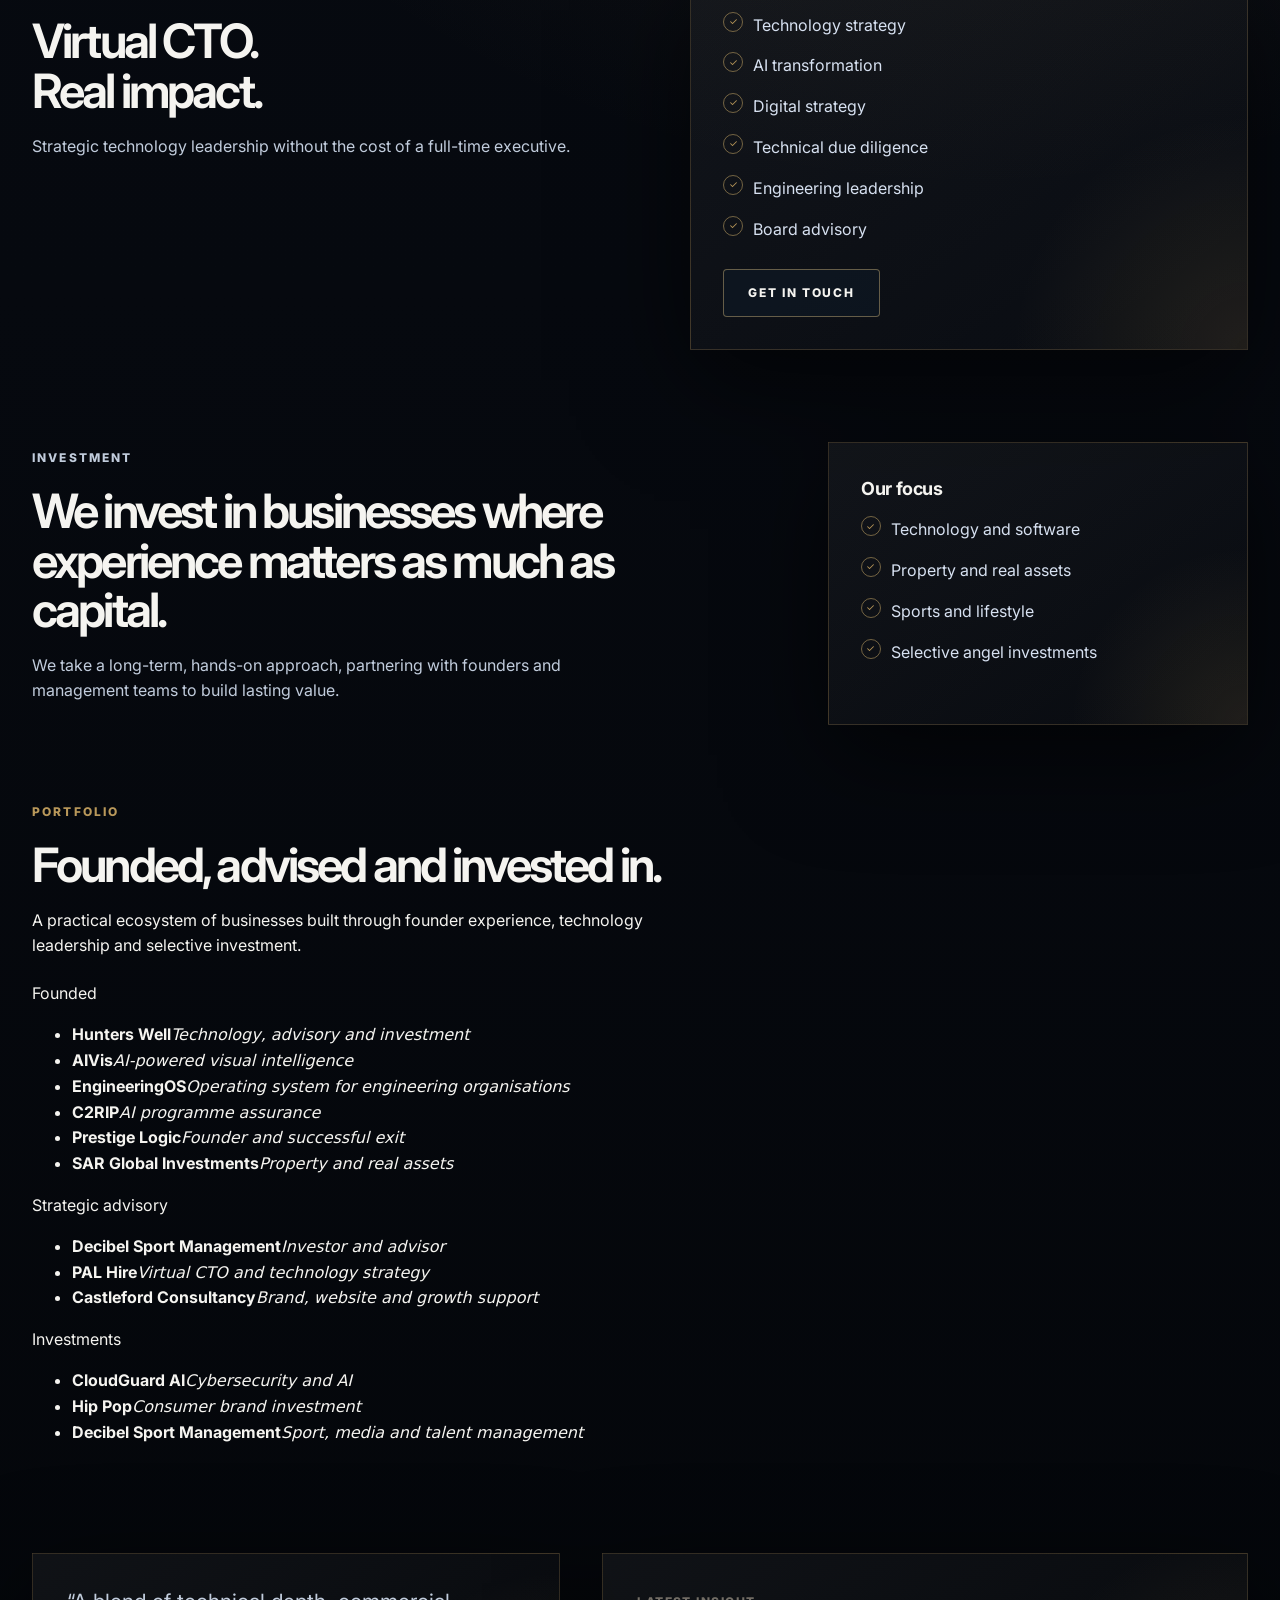
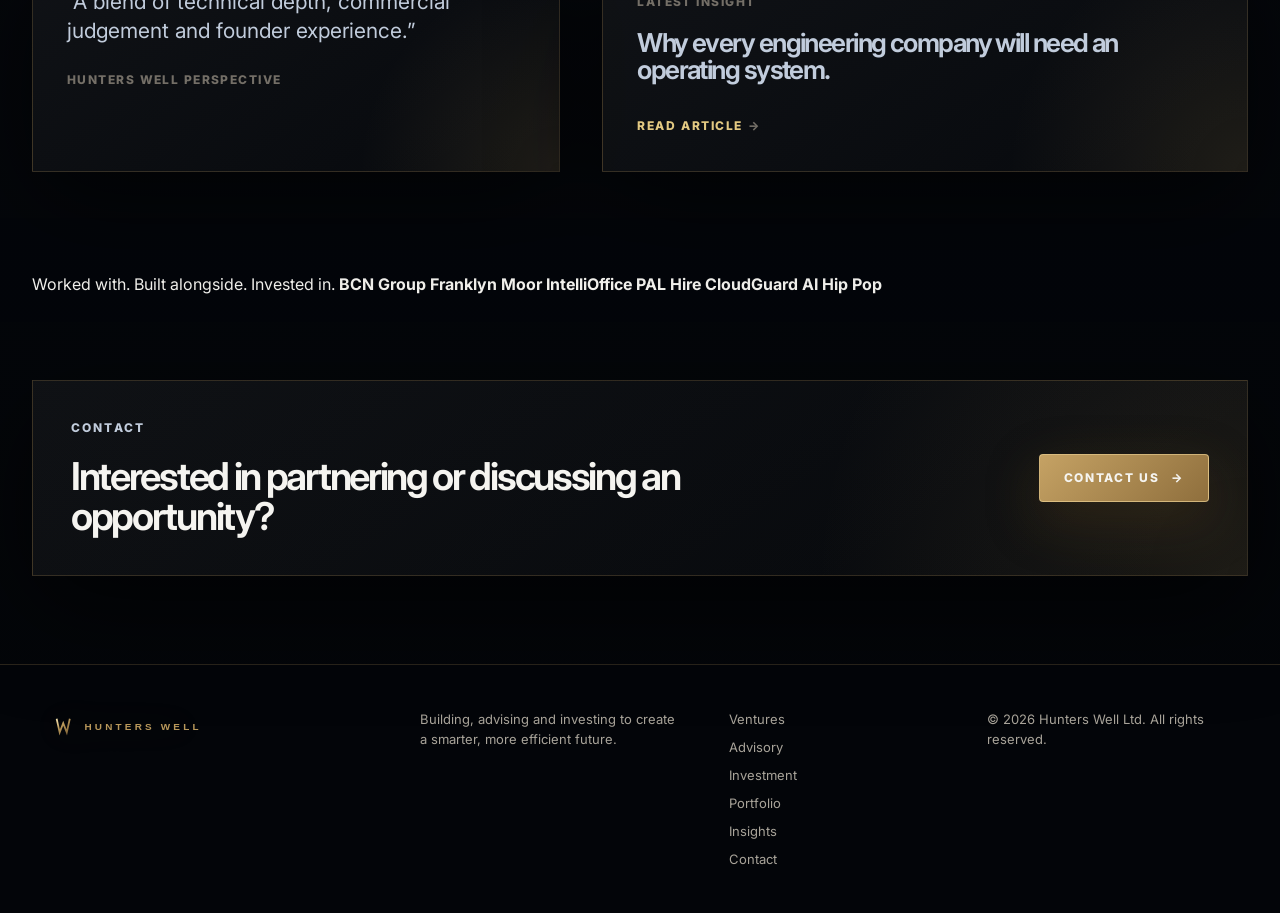
==== commit 06c19246: "Refine portfolio and affiliation sections" ====
--- a/index.html
+++ b/index.html
@@ -198,21 +198,44 @@
       </div>
     </section>
 
-    <section id="portfolio" class="portfolio-section">
+    <section id="portfolio" class="portfolio-section ecosystem-section">
       <div class="container">
         <div class="section-heading compact-heading">
           <p class="eyebrow">Portfolio</p>
-          <h2>Companies we’ve founded, invested in and helped grow.</h2>
-        </div>
-
-        <div class="portfolio-grid">
-          <article class="portfolio-card"><strong>Prestige Logic</strong><span>Founder and exit</span></article>
-          <article class="portfolio-card"><strong>Hunters Well</strong><span>Founder</span></article>
-          <article class="portfolio-card"><strong>SAR Global Investments</strong><span>Founder / Director</span></article>
-          <article class="portfolio-card"><strong>Decibel Sport Management</strong><span>Investor and advisor</span></article>
-          <article class="portfolio-card"><strong>AIVis</strong><span>Founder</span></article>
-          <article class="portfolio-card"><strong>C2RIP</strong><span>Founder</span></article>
-          <article class="portfolio-card"><strong>EngineeringOS</strong><span>Founder</span></article>
+          <h2>Founded, advised and invested in.</h2>
+          <p class="section-intro">A practical ecosystem of businesses built through founder experience, technology leadership and selective investment.</p>
+        </div>
+
+        <div class="ecosystem-grid">
+          <article class="ecosystem-card">
+            <span>Founded</span>
+            <ul>
+              <li><strong>Hunters Well</strong><em>Technology, advisory and investment</em></li>
+              <li><strong>AIVis</strong><em>AI-powered visual intelligence</em></li>
+              <li><strong>EngineeringOS</strong><em>Operating system for engineering organisations</em></li>
+              <li><strong>C2RIP</strong><em>AI programme assurance</em></li>
+              <li><strong>Prestige Logic</strong><em>Founder and successful exit</em></li>
+              <li><strong>SAR Global Investments</strong><em>Property and real assets</em></li>
+            </ul>
+          </article>
+
+          <article class="ecosystem-card">
+            <span>Strategic advisory</span>
+            <ul>
+              <li><strong>Decibel Sport Management</strong><em>Investor and advisor</em></li>
+              <li><strong>PAL Hire</strong><em>Virtual CTO and technology strategy</em></li>
+              <li><strong>Castleford Consultancy</strong><em>Brand, website and growth support</em></li>
+            </ul>
+          </article>
+
+          <article class="ecosystem-card">
+            <span>Investments</span>
+            <ul>
+              <li><strong>CloudGuard AI</strong><em>Cybersecurity and AI</em></li>
+              <li><strong>Hip Pop</strong><em>Consumer brand investment</em></li>
+              <li><strong>Decibel Sport Management</strong><em>Sport, media and talent management</em></li>
+            </ul>
+          </article>
         </div>
       </div>
     </section>
@@ -231,16 +254,15 @@
       </div>
     </section>
 
-    <section id="about" class="partner-strip">
-      <div class="container partner-inner">
-        <span>Trusted by. Partnered with.</span>
+    <section id="about" class="partner-strip affiliation-strip">
+      <div class="container affiliation-inner">
+        <span>Worked with. Built alongside. Invested in.</span>
         <strong>BCN Group</strong>
-        <strong>Microsoft</strong>
-        <strong>Pivotal</strong>
-        <strong>Quilter</strong>
-        <strong>Old Mutual</strong>
-        <strong>Brewin Dolphin</strong>
-        <strong>Rothschild &amp; Co</strong>
+        <strong>Franklyn Moor</strong>
+        <strong>IntelliOffice</strong>
+        <strong>PAL Hire</strong>
+        <strong>CloudGuard AI</strong>
+        <strong>Hip Pop</strong>
       </div>
     </section>
 
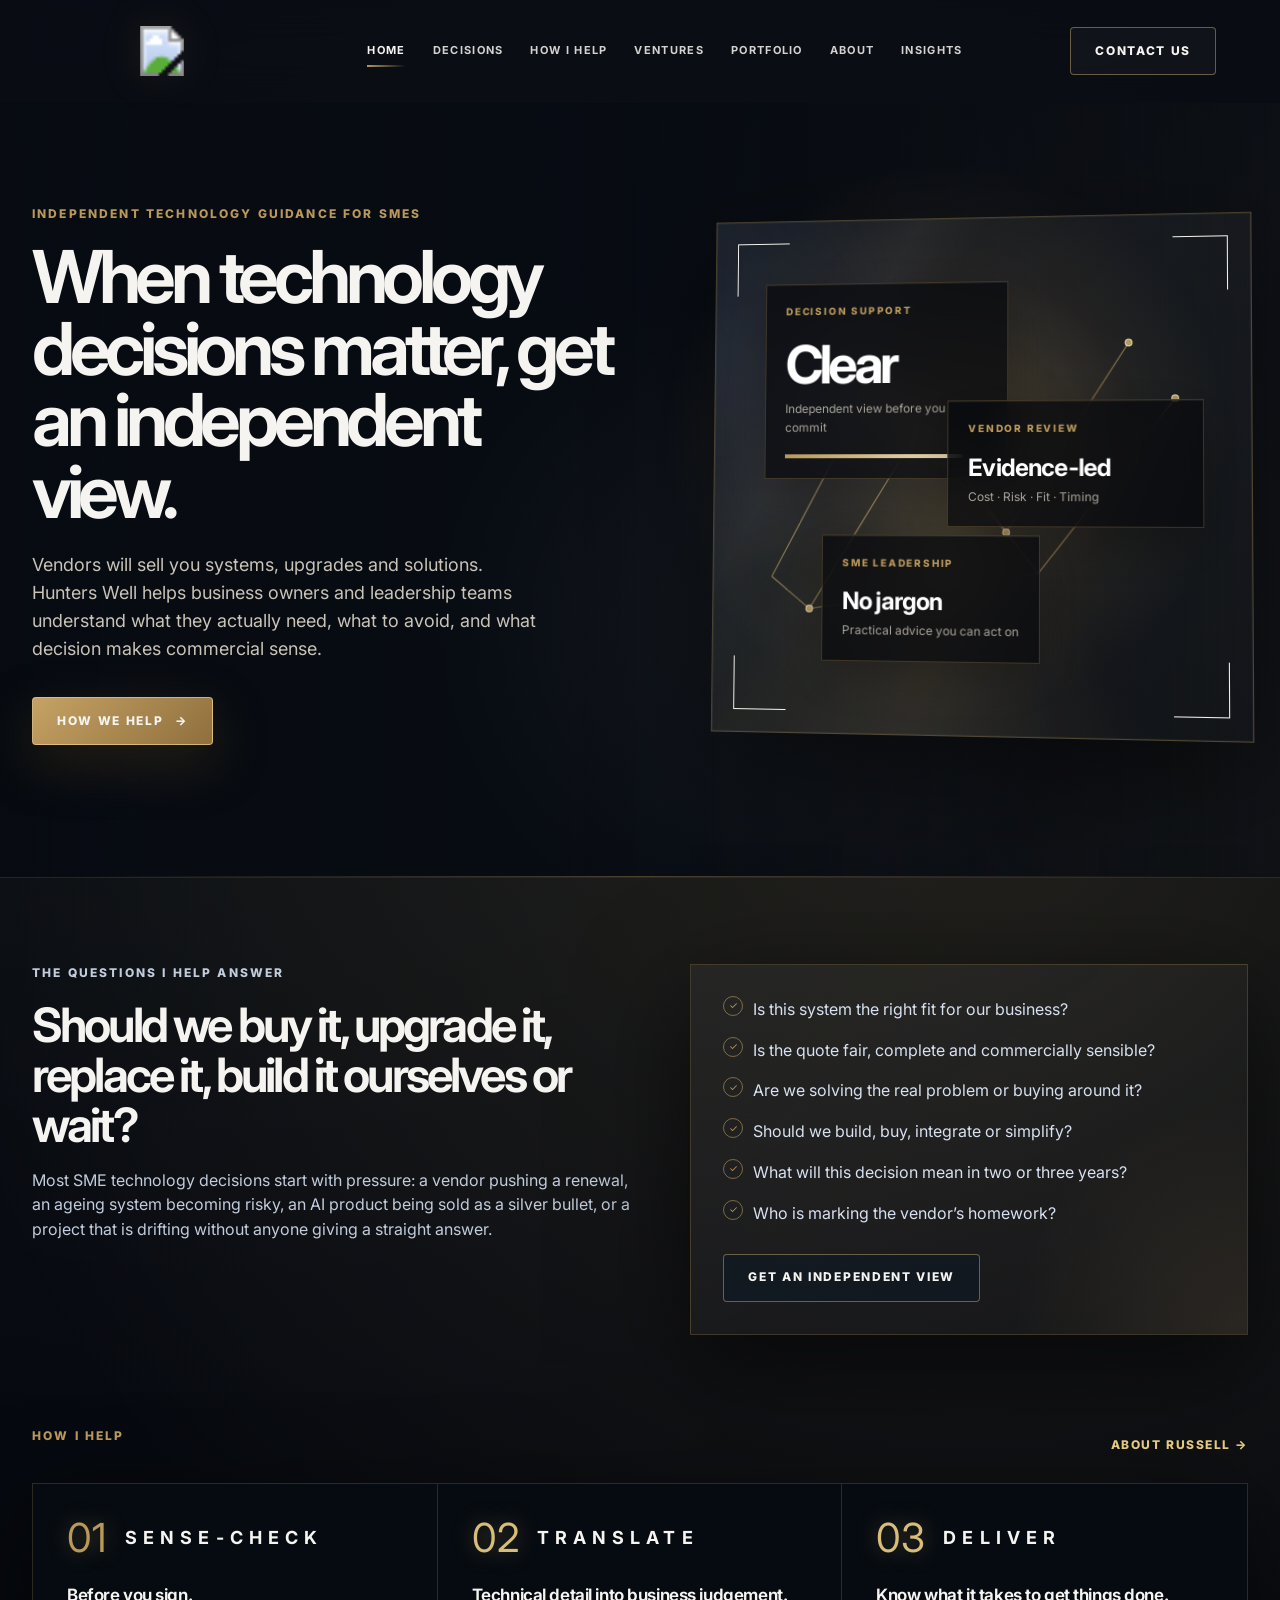
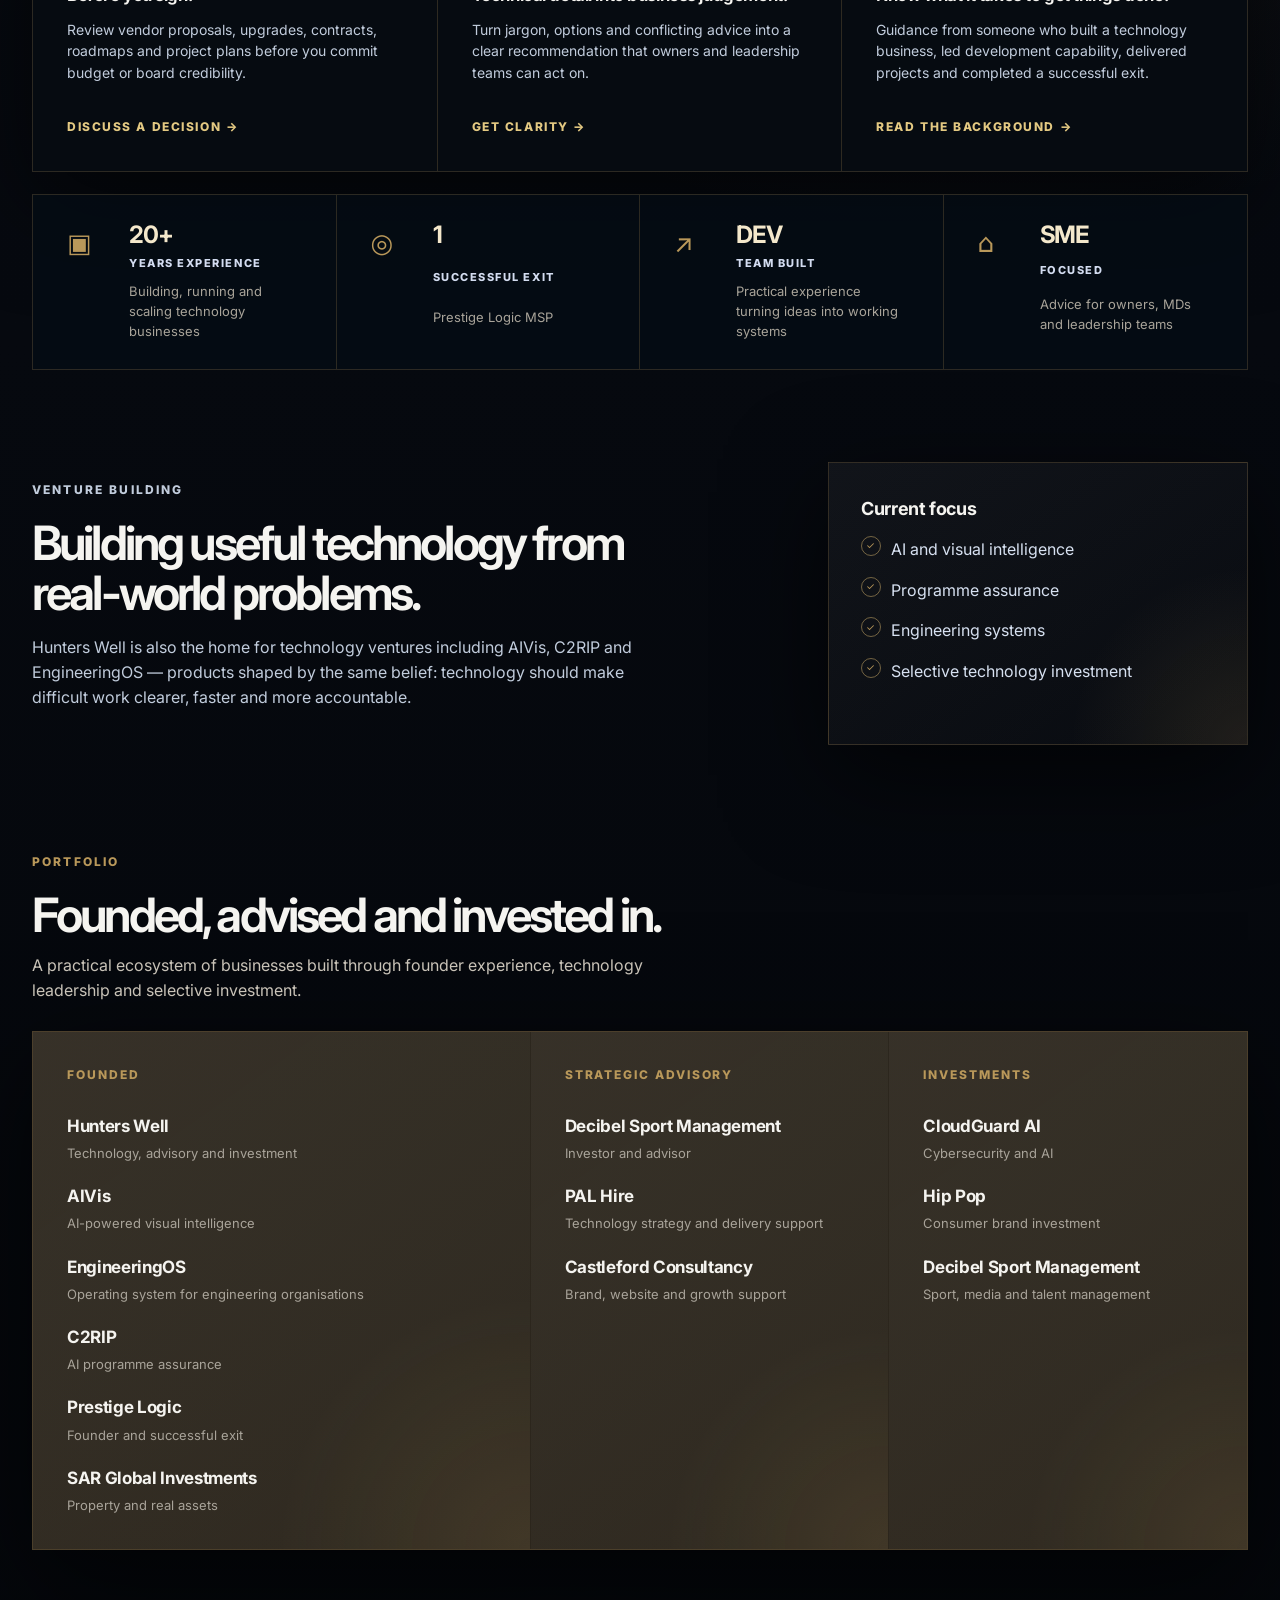
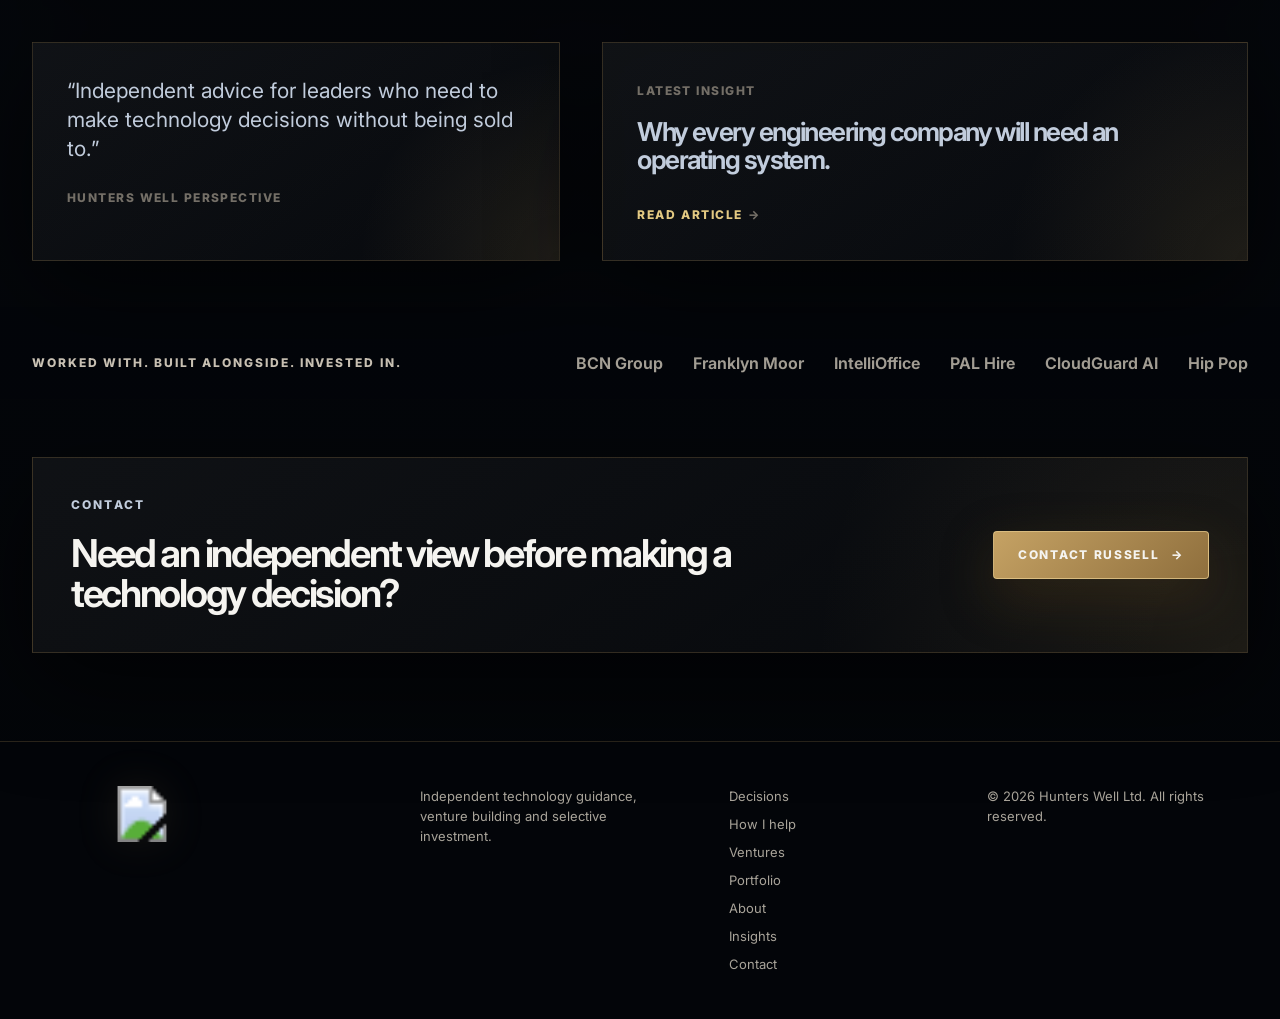
==== commit d0171078: "Reposition homepage for SME technology decision support" ====
--- a/index.html
+++ b/index.html
@@ -3,11 +3,11 @@
 <head>
   <meta charset="utf-8">
   <meta name="viewport" content="width=device-width, initial-scale=1">
-  <title>Hunters Well | Technology ventures, advisory and investment</title>
-  <meta name="description" content="Hunters Well builds, advises and invests in businesses that solve real-world problems through technology, strategy and innovation.">
+  <title>Hunters Well | Independent technology guidance for SMEs</title>
+  <meta name="description" content="Independent technology guidance for SME leaders making difficult decisions about systems, vendors, upgrades, AI and digital change.">
   <meta name="theme-color" content="#070b12">
   <meta property="og:title" content="Hunters Well">
-  <meta property="og:description" content="Building technology. Growing businesses. Investing in the future.">
+  <meta property="og:description" content="Independent technology guidance for SMEs making important decisions.">
   <meta property="og:type" content="website">
   <link rel="preconnect" href="https://fonts.googleapis.com">
   <link rel="preconnect" href="https://fonts.gstatic.com" crossorigin>
@@ -28,12 +28,12 @@
 
     <nav id="site-nav" class="site-nav" data-nav>
       <a class="active" href="#top">Home</a>
+      <a href="#decisions">Decisions</a>
+      <a href="#how">How I help</a>
       <a href="#ventures">Ventures</a>
-      <a href="#advisory">Advisory</a>
-      <a href="#investment">Investment</a>
       <a href="#portfolio">Portfolio</a>
+      <a href="about/">About</a>
       <a href="insights/">Insights</a>
-      <a href="#about">About</a>
     </nav>
 
     <a class="header-button" href="#contact">Contact Us</a>
@@ -45,13 +45,13 @@
 
       <div class="container hero-inner">
         <div class="hero-copy">
-          <p class="eyebrow">Strategy. Technology. Growth.</p>
-          <h1>Building technology.<br>Growing businesses.<br>Investing in the future.</h1>
-          <p class="hero-text">Hunters Well builds, advises and invests in businesses that solve real-world problems through technology, strategy and innovation.</p>
-          <a class="button button-primary" href="#ventures">Discover more <span aria-hidden="true">→</span></a>
-        </div>
-
-        <aside class="hero-visual" aria-label="Engineering intelligence concept visual">
+          <p class="eyebrow">Independent technology guidance for SMEs</p>
+          <h1>When technology decisions matter, get an independent view.</h1>
+          <p class="hero-text">Vendors will sell you systems, upgrades and solutions. Hunters Well helps business owners and leadership teams understand what they actually need, what to avoid, and what decision makes commercial sense.</p>
+          <a class="button button-primary" href="#decisions">How we help <span aria-hidden="true">→</span></a>
+        </div>
+
+        <aside class="hero-visual" aria-label="Independent technology decision support visual">
           <div class="precision-frame">
             <div class="frame-corner corner-one"></div>
             <div class="frame-corner corner-two"></div>
@@ -59,22 +59,22 @@
             <div class="frame-corner corner-four"></div>
 
             <div class="console-panel panel-primary">
-              <span class="panel-label">EngineeringOS</span>
-              <strong>96%</strong>
-              <small>Programme confidence</small>
-              <div class="panel-meter"><span style="width: 96%"></span></div>
+              <span class="panel-label">Decision support</span>
+              <strong>Clear</strong>
+              <small>Independent view before you commit</small>
+              <div class="panel-meter"><span style="width: 88%"></span></div>
             </div>
 
             <div class="console-panel panel-secondary">
-              <span class="panel-label">AIVis</span>
-              <strong>Visual Intelligence</strong>
-              <small>Detection · Analysis · Evidence</small>
+              <span class="panel-label">Vendor review</span>
+              <strong>Evidence-led</strong>
+              <small>Cost · Risk · Fit · Timing</small>
             </div>
 
             <div class="console-panel panel-tertiary">
-              <span class="panel-label">C2RIP</span>
-              <strong>Risk: Low</strong>
-              <small>Assurance model updated</small>
+              <span class="panel-label">SME leadership</span>
+              <strong>No jargon</strong>
+              <small>Practical advice you can act on</small>
             </div>
 
             <svg class="structure-lines" viewBox="0 0 640 520" aria-hidden="true" focusable="false">
@@ -99,33 +99,54 @@
       </div>
     </section>
 
-    <section id="ventures" class="ventures-section">
+    <section id="decisions" class="split-section decision-section">
+      <div class="container split-grid">
+        <div>
+          <p class="eyebrow">The questions I help answer</p>
+          <h2>Should we buy it, upgrade it, replace it, build it ourselves or wait?</h2>
+          <p>Most SME technology decisions start with pressure: a vendor pushing a renewal, an ageing system becoming risky, an AI product being sold as a silver bullet, or a project that is drifting without anyone giving a straight answer.</p>
+        </div>
+        <div class="advisory-card question-card">
+          <ul>
+            <li>Is this system the right fit for our business?</li>
+            <li>Is the quote fair, complete and commercially sensible?</li>
+            <li>Are we solving the real problem or buying around it?</li>
+            <li>Should we build, buy, integrate or simplify?</li>
+            <li>What will this decision mean in two or three years?</li>
+            <li>Who is marking the vendor’s homework?</li>
+          </ul>
+          <a class="button button-secondary" href="#contact">Get an independent view</a>
+        </div>
+      </div>
+    </section>
+
+    <section id="how" class="ventures-section">
       <div class="container">
         <div class="section-bar">
-          <p class="section-label">Our ventures</p>
-          <a class="text-link" href="#portfolio">View all ventures <span aria-hidden="true">→</span></a>
+          <p class="section-label">How I help</p>
+          <a class="text-link" href="about/">About Russell <span aria-hidden="true">→</span></a>
         </div>
 
         <div class="venture-grid">
           <article class="venture-card">
-            <div class="venture-brand"><span class="venture-icon">A</span><strong>AIVis</strong></div>
-            <h2>AI-powered visual intelligence.</h2>
-            <p>Advanced computer vision and AI to detect, analyse and understand what others miss.</p>
-            <a href="#contact">Visit AIVis <span aria-hidden="true">→</span></a>
+            <div class="venture-brand"><span class="venture-icon">01</span><strong>Sense-check</strong></div>
+            <h2>Before you sign.</h2>
+            <p>Review vendor proposals, upgrades, contracts, roadmaps and project plans before you commit budget or board credibility.</p>
+            <a href="#contact">Discuss a decision <span aria-hidden="true">→</span></a>
           </article>
 
           <article class="venture-card">
-            <div class="venture-brand"><span class="venture-icon c2">C²</span><strong>C2RIP</strong></div>
-            <h2>AI Programme Assurance.</h2>
-            <p>Helping organisations understand whether projects are really on track using data and AI intelligence.</p>
-            <a href="#contact">Visit C2RIP <span aria-hidden="true">→</span></a>
+            <div class="venture-brand"><span class="venture-icon c2">02</span><strong>Translate</strong></div>
+            <h2>Technical detail into business judgement.</h2>
+            <p>Turn jargon, options and conflicting advice into a clear recommendation that owners and leadership teams can act on.</p>
+            <a href="#contact">Get clarity <span aria-hidden="true">→</span></a>
           </article>
 
           <article class="venture-card">
-            <div class="venture-brand"><span class="venture-icon eos">E</span><strong>EngineeringOS</strong></div>
-            <h2>Operating system for engineering organisations.</h2>
-            <p>The future platform to connect people, processes, data and systems across the engineering lifecycle.</p>
-            <a href="#contact">Learn more <span aria-hidden="true">→</span></a>
+            <div class="venture-brand"><span class="venture-icon eos">03</span><strong>Deliver</strong></div>
+            <h2>Know what it takes to get things done.</h2>
+            <p>Guidance from someone who built a technology business, led development capability, delivered projects and completed a successful exit.</p>
+            <a href="about/">Read the background <span aria-hidden="true">→</span></a>
           </article>
         </div>
 
@@ -134,7 +155,7 @@
             <span class="metric-icon">▣</span>
             <strong>20+</strong>
             <small>Years experience</small>
-            <p>Building and scaling businesses</p>
+            <p>Building, running and scaling technology businesses</p>
           </div>
           <div class="metric">
             <span class="metric-icon">◎</span>
@@ -144,55 +165,34 @@
           </div>
           <div class="metric">
             <span class="metric-icon">↗</span>
-            <strong>Multiple</strong>
-            <small>Ventures founded</small>
-            <p>Across technology and services</p>
+            <strong>Dev</strong>
+            <small>Team built</small>
+            <p>Practical experience turning ideas into working systems</p>
           </div>
           <div class="metric">
             <span class="metric-icon">⌂</span>
-            <strong>Strategic</strong>
-            <small>Investments</small>
-            <p>Property, sport and technology</p>
-          </div>
-        </div>
-      </div>
-    </section>
-
-    <section id="advisory" class="split-section">
-      <div class="container split-grid">
-        <div>
-          <p class="eyebrow">Strategic advisory</p>
-          <h2>Virtual CTO.<br>Real impact.</h2>
-          <p>Strategic technology leadership without the cost of a full-time executive.</p>
-        </div>
-        <div class="advisory-card">
-          <ul>
-            <li>Technology strategy</li>
-            <li>AI transformation</li>
-            <li>Digital strategy</li>
-            <li>Technical due diligence</li>
-            <li>Engineering leadership</li>
-            <li>Board advisory</li>
-          </ul>
-          <a class="button button-secondary" href="#contact">Get in touch</a>
-        </div>
-      </div>
-    </section>
-
-    <section id="investment" class="investment-section">
+            <strong>SME</strong>
+            <small>Focused</small>
+            <p>Advice for owners, MDs and leadership teams</p>
+          </div>
+        </div>
+      </div>
+    </section>
+
+    <section id="ventures" class="investment-section venture-summary-section">
       <div class="container investment-grid">
         <div class="investment-copy">
-          <p class="eyebrow">Investment</p>
-          <h2>We invest in businesses where experience matters as much as capital.</h2>
-          <p>We take a long-term, hands-on approach, partnering with founders and management teams to build lasting value.</p>
+          <p class="eyebrow">Venture building</p>
+          <h2>Building useful technology from real-world problems.</h2>
+          <p>Hunters Well is also the home for technology ventures including AIVis, C2RIP and EngineeringOS — products shaped by the same belief: technology should make difficult work clearer, faster and more accountable.</p>
         </div>
         <aside class="focus-card">
-          <h3>Our focus</h3>
+          <h3>Current focus</h3>
           <ul>
-            <li>Technology and software</li>
-            <li>Property and real assets</li>
-            <li>Sports and lifestyle</li>
-            <li>Selective angel investments</li>
+            <li>AI and visual intelligence</li>
+            <li>Programme assurance</li>
+            <li>Engineering systems</li>
+            <li>Selective technology investment</li>
           </ul>
         </aside>
       </div>
@@ -223,7 +223,7 @@
             <span>Strategic advisory</span>
             <ul>
               <li><strong>Decibel Sport Management</strong><em>Investor and advisor</em></li>
-              <li><strong>PAL Hire</strong><em>Virtual CTO and technology strategy</em></li>
+              <li><strong>PAL Hire</strong><em>Technology strategy and delivery support</em></li>
               <li><strong>Castleford Consultancy</strong><em>Brand, website and growth support</em></li>
             </ul>
           </article>
@@ -243,7 +243,7 @@
     <section id="insights" class="insights-section">
       <div class="container insight-grid">
         <div class="quote-card">
-          <p>“A blend of technical depth, commercial judgement and founder experience.”</p>
+          <p>“Independent advice for leaders who need to make technology decisions without being sold to.”</p>
           <span>Hunters Well perspective</span>
         </div>
         <article class="insight-card">
@@ -270,9 +270,9 @@
       <div class="container contact-card">
         <div>
           <p class="eyebrow">Contact</p>
-          <h2>Interested in partnering or discussing an opportunity?</h2>
-        </div>
-        <a class="button button-primary" href="mailto:hello@hunterswell.co.uk">Contact us <span aria-hidden="true">→</span></a>
+          <h2>Need an independent view before making a technology decision?</h2>
+        </div>
+        <a class="button button-primary" href="mailto:russ@hunterswell.co.uk">Contact Russell <span aria-hidden="true">→</span></a>
       </div>
     </section>
   </main>
@@ -282,12 +282,13 @@
       <a class="brand footer-brand" href="#top" aria-label="Hunters Well home">
         <img class="brand-logo" src="assets/hunters-well-logo.svg" alt="Hunters Well">
       </a>
-      <p>Building, advising and investing to create a smarter, more efficient future.</p>
+      <p>Independent technology guidance, venture building and selective investment.</p>
       <nav aria-label="Footer navigation">
+        <a href="#decisions">Decisions</a>
+        <a href="#how">How I help</a>
         <a href="#ventures">Ventures</a>
-        <a href="#advisory">Advisory</a>
-        <a href="#investment">Investment</a>
         <a href="#portfolio">Portfolio</a>
+        <a href="about/">About</a>
         <a href="insights/">Insights</a>
         <a href="#contact">Contact</a>
       </nav>
@@ -297,4 +298,4 @@
 
   <script src="assets/script.js"></script>
 </body>
-</html>+</html>
--- a/assets/brand-polish.css
+++ b/assets/brand-polish.css
@@ -70,8 +70,15 @@
   font-weight: 650;
 }
 
-.hero-text {
+.hero-text,
+.section-intro {
   color: #c9c3b8;
+}
+
+.section-intro {
+  max-width: 660px;
+  margin: -4px 0 0;
+  font-size: 16px;
 }
 
 .precision-frame {
@@ -92,7 +99,9 @@
 .metric p,
 .portfolio-card span,
 .footer-inner,
-.partner-inner strong {
+.partner-inner strong,
+.affiliation-inner strong,
+.ecosystem-card em {
   color: #a9a49a;
 }
 
@@ -105,13 +114,103 @@
 .focus-card,
 .quote-card,
 .insight-card,
-.contact-card {
+.contact-card,
+.ecosystem-card {
   background:
     radial-gradient(circle at 100% 100%, rgba(185,152,90,0.13), transparent 35%),
     linear-gradient(145deg, rgba(245,244,240,0.05), rgba(245,244,240,0.014));
+}
+
+.ecosystem-section {
+  padding-top: 62px;
+}
+
+.ecosystem-grid {
+  display: grid;
+  grid-template-columns: 1.25fr 0.9fr 0.9fr;
+  gap: 1px;
+  margin-top: 28px;
+  border: 1px solid var(--line);
+  background: var(--line);
+  box-shadow: var(--shadow);
+}
+
+.ecosystem-card {
+  min-height: 360px;
+  padding: 34px;
+}
+
+.ecosystem-card span {
+  display: block;
+  margin-bottom: 28px;
+  color: var(--brass);
+  font-size: 12px;
+  font-weight: 800;
+  letter-spacing: 0.16em;
+  text-transform: uppercase;
+}
+
+.ecosystem-card ul {
+  display: grid;
+  gap: 20px;
+  padding: 0;
+  margin: 0;
+  list-style: none;
+}
+
+.ecosystem-card li {
+  display: grid;
+  gap: 4px;
+}
+
+.ecosystem-card strong {
+  color: #f5f4f0;
+  font-size: 17px;
+  letter-spacing: -0.02em;
+}
+
+.ecosystem-card em {
+  font-style: normal;
+  font-size: 13px;
 }
 
 .partner-strip,
 .site-footer {
   background: rgba(4, 6, 10, 0.64);
 }
+
+.affiliation-strip {
+  padding: 44px 0 24px;
+}
+
+.affiliation-inner {
+  display: grid;
+  grid-template-columns: 1.45fr repeat(6, auto);
+  gap: 30px;
+  align-items: center;
+}
+
+.affiliation-inner span {
+  color: #d0c8ba;
+  font-size: 12px;
+  font-weight: 800;
+  letter-spacing: 0.16em;
+  text-transform: uppercase;
+}
+
+.affiliation-inner strong {
+  white-space: nowrap;
+  font-size: 16px;
+  font-weight: 650;
+}
+
+@media (max-width: 1180px) {
+  .ecosystem-grid,
+  .affiliation-inner {
+    grid-template-columns: 1fr;
+  }
+
+  .ecosystem-card {
+    min-height: auto;
+  }
+}
